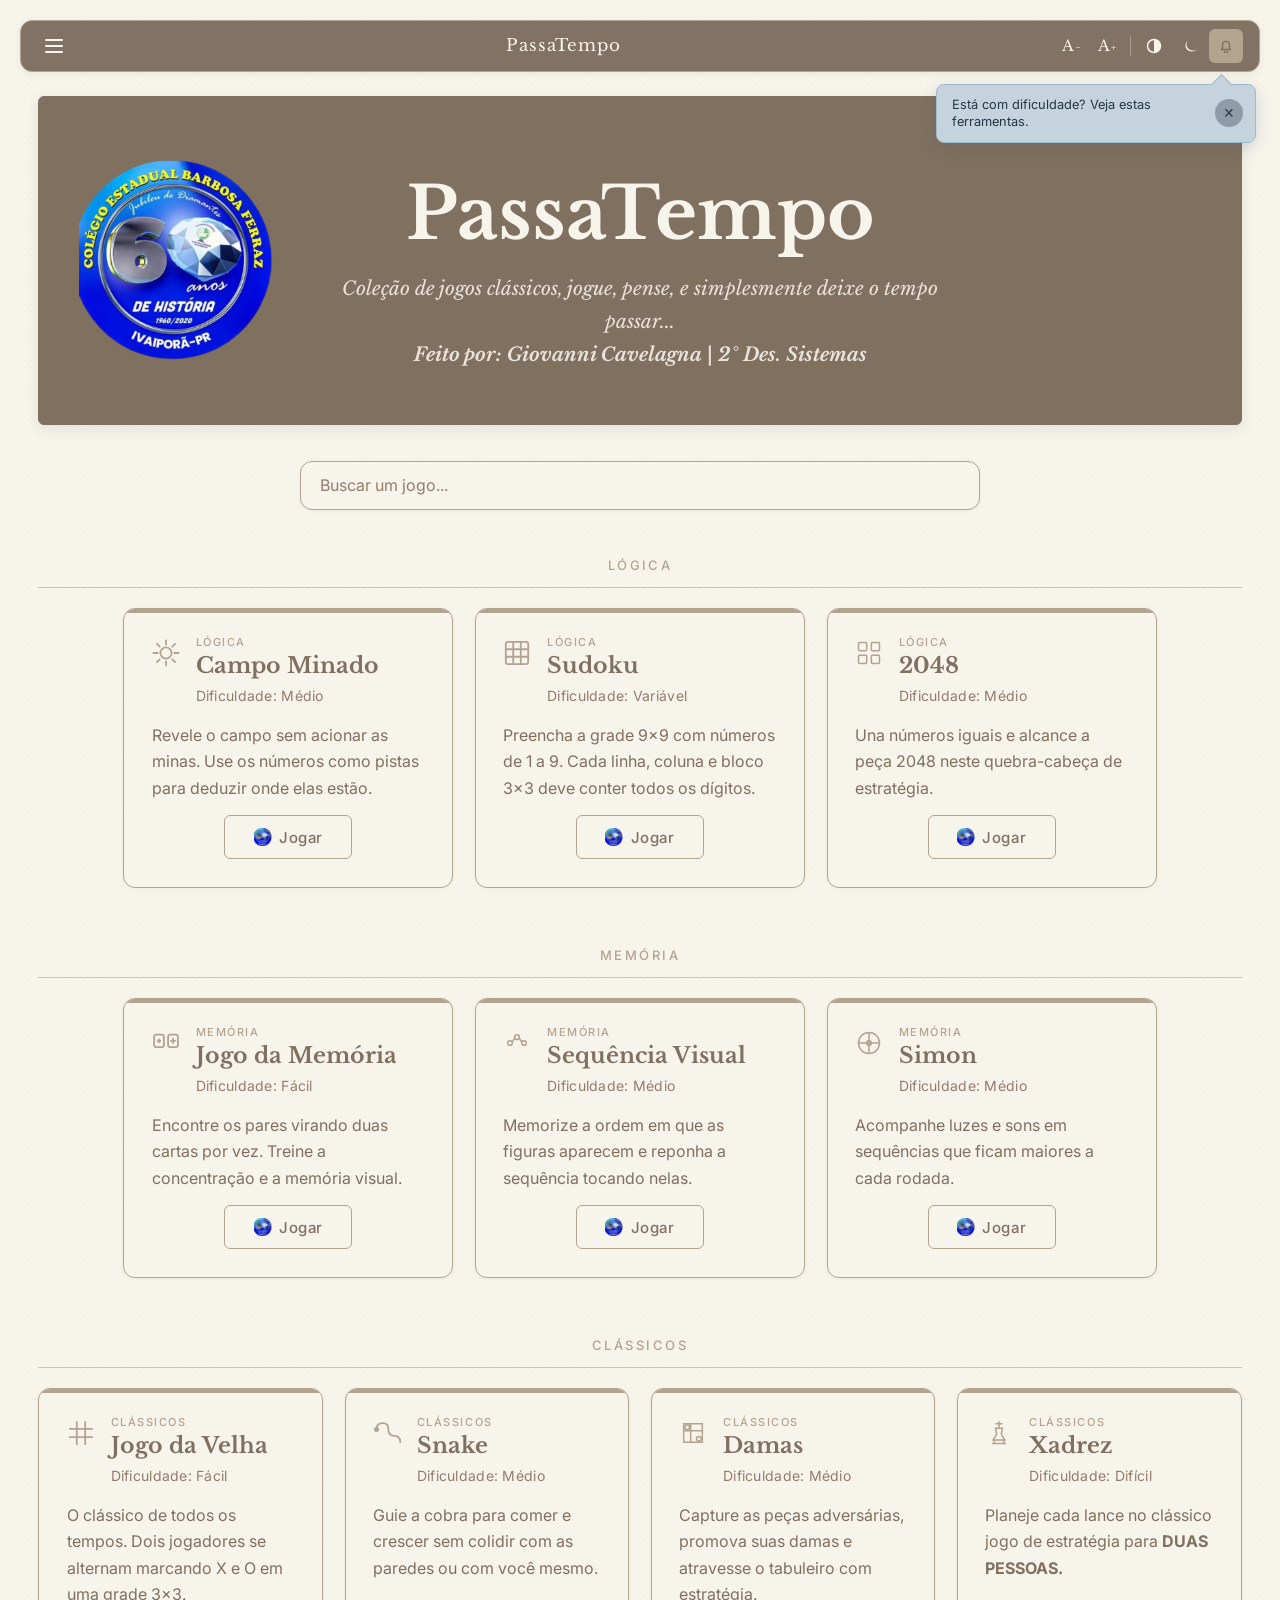
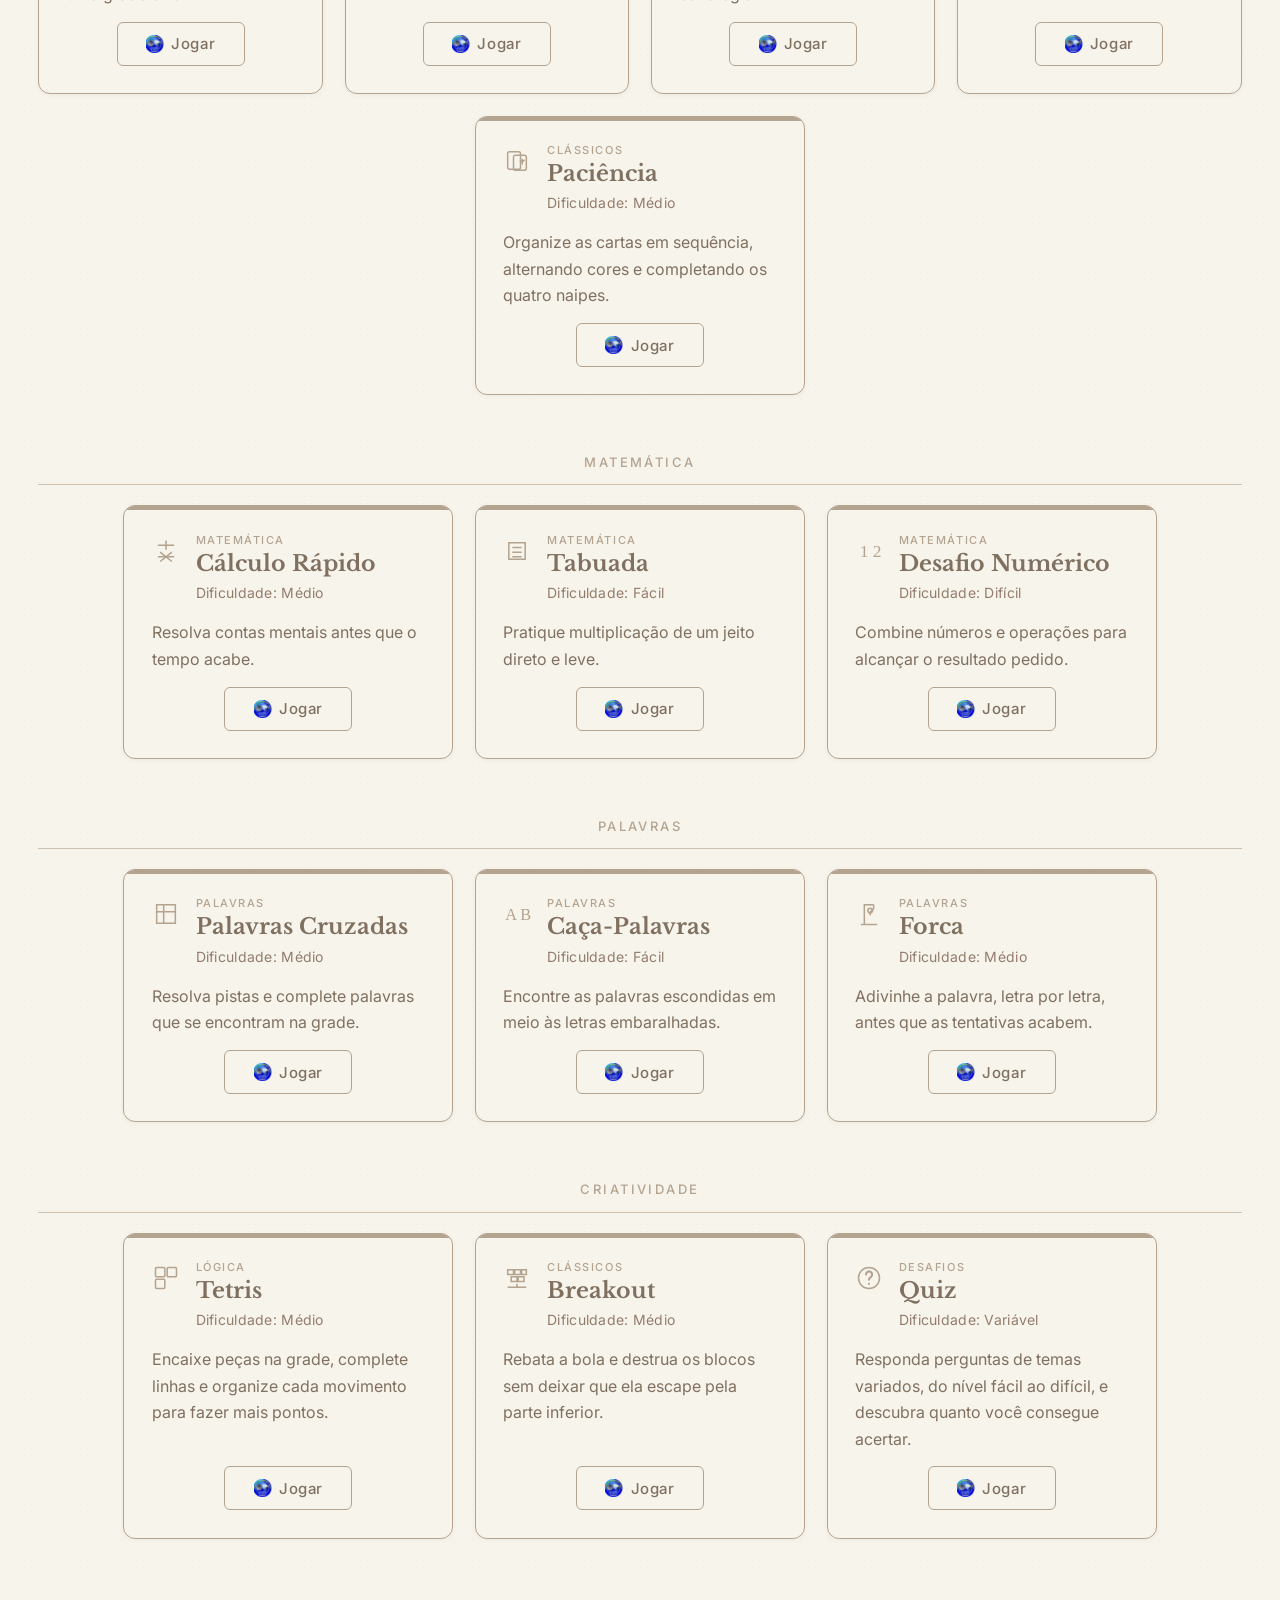
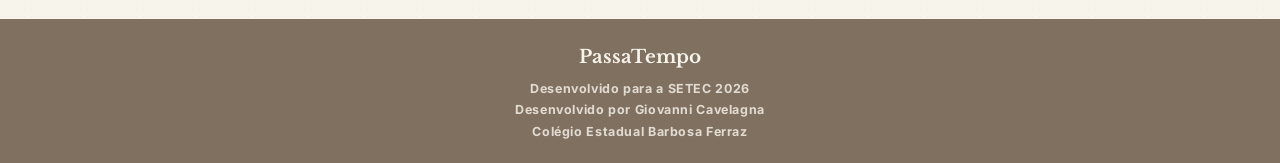
==== src/main/index.html @ 214ad512 "feat: jogo breakout e correções dos temas e bugs dos jogos" ====
<!DOCTYPE html>
<html lang="pt-BR" data-theme="" data-font="medium">
<head>
  <meta charset="UTF-8">
  <meta name="viewport" content="width=device-width, initial-scale=1.0">
  <meta name="description" content="PassaTempo — uma coleção de jogos clássicos para relaxar, pensar e simplesmente passar o tempo.">
  <meta name="theme-color" content="#FAF8EF">
  <link rel="icon" href="img/fav-icon/PassaTempoIcon.jpg" type="image/png">
  <title>PassaTempo</title>

  <link rel="preconnect" href="https://fonts.googleapis.com">
  <link rel="preconnect" href="https://fonts.gstatic.com" crossorigin>
  <link href="https://fonts.googleapis.com/css2?family=Libre+Baskerville:ital,wght@0,400;0,700;1,400&family=Inter:wght@300;400;500&display=swap" rel="stylesheet">

  <link rel="stylesheet" href="style.css">
</head>
<body>

  <!-- Acessibilidade: pular para o conteúdo -->
  <a class="skip-link" href="#main-content">Ir para o conteúdo principal</a>

  <!-- ─── Barra de navegação flutuante ───────────────────── -->
  <nav class="topbar" role="navigation" aria-label="Navegação principal e acessibilidade">
    <div class="topbar-inner">

      <!-- Esquerda: hambúrguer + menu de categorias -->
      <div class="topbar-left">
        <button
          class="menu-toggle"
          id="menu-toggle"
          aria-haspopup="true"
          aria-expanded="false"
          aria-controls="category-menu"
          aria-label="Abrir menu de categorias"
        >
          <span class="hamburger-line" aria-hidden="true"></span>
          <span class="hamburger-line" aria-hidden="true"></span>
          <span class="hamburger-line" aria-hidden="true"></span>
        </button>

      </div>

      <!-- Centro: nome discreto do site -->
      <a class="topbar-brand" href="#" aria-label="PassaTempo — início">PassaTempo</a>

      <!-- Direita: controles de acessibilidade -->
      <div class="topbar-right" role="group" aria-label="Configurações de acessibilidade">

        <button class="a11y-btn" id="btn-font-down" aria-label="Diminuir tamanho da fonte" title="Diminuir fonte">
          <span class="a11y-font-label" aria-hidden="true">
            <span class="fl-big">A</span><span class="fl-sign">−</span>
          </span>
        </button>

        <button class="a11y-btn" id="btn-font-up" aria-label="Aumentar tamanho da fonte" title="Aumentar fonte">
          <span class="a11y-font-label" aria-hidden="true">
            <span class="fl-big">A</span><span class="fl-sign">+</span>
          </span>
        </button>

        <div class="topbar-divider" aria-hidden="true"></div>

        <button class="a11y-btn" id="btn-contrast" aria-label="Alternar alto contraste" aria-pressed="false" title="Alto contraste">
          <!-- Meio círculo preenchido = símbolo de contraste -->
          <svg width="16" height="16" viewBox="0 0 16 16" aria-hidden="true" fill="none">
            <circle cx="8" cy="8" r="6.5" stroke="currentColor" stroke-width="1.5"/>
            <path d="M8 1.5 A6.5 6.5 0 0 1 8 14.5 Z" fill="currentColor"/>
          </svg>
        </button>

        <button class="a11y-btn" id="btn-dark" aria-label="Alternar modo noturno" aria-pressed="false" title="Modo noturno">
          <!-- Lua crescente -->
          <svg width="15" height="15" viewBox="0 0 15 15" aria-hidden="true" fill="currentColor">
            <path d="M13.5 10.2A6.2 6.2 0 0 1 4.8 1.5a6.2 6.2 0 1 0 8.7 8.7Z"/>
          </svg>
        </button>

        <button class="a11y-btn notification-toggle" id="btn-notifications" aria-label="Desativar avisos de acessibilidade" aria-pressed="true" title="Avisos de acessibilidade">
          <svg class="notification-bell" width="16" height="16" viewBox="0 0 16 16" aria-hidden="true" fill="none">
            <path d="M3.5 11.5h9l-1.1-1.6V6.8a3.4 3.4 0 0 0-6.8 0v3.1L3.5 11.5Z" stroke="currentColor" stroke-width="1.35" stroke-linejoin="round"/>
            <path d="M6.4 13.2a1.7 1.7 0 0 0 3.2 0" stroke="currentColor" stroke-width="1.35" stroke-linecap="round"/>
          </svg>
        </button>

      </div>
    </div>
  </nav>
  <!-- ─── /Barra de navegação ─────────────────────────────── -->

  <aside class="a11y-tip" id="a11y-tip" role="status" aria-live="polite" hidden>
    <p>Está com dificuldade? Veja estas ferramentas.</p>
    <button class="a11y-tip-close" id="a11y-tip-close" type="button" aria-label="Fechar aviso">×</button>
  </aside>

  <!-- Drawer de categorias: permanece no DOM para a animação de abertura -->
  <div class="drawer-backdrop" id="drawer-backdrop" aria-hidden="true"></div>
  <aside class="category-drawer" id="category-menu" aria-labelledby="drawer-title" aria-hidden="true">
    <div class="drawer-header">
      <p class="drawer-eyebrow">Catálogo</p>
      <h2 id="drawer-title">PassaTempo</h2>
      <button class="drawer-close" id="drawer-close" type="button" aria-label="Fechar menu de categorias">×</button>
    </div>
    <nav class="drawer-nav" aria-label="Categorias e jogos">
      <div class="drawer-group">
        <button class="drawer-category" type="button" aria-expanded="false">Lógica</button>
        <ul class="drawer-games"><li><a href="#categoria-logica">Sudoku</a></li><li><a href="#categoria-logica" data-game="two048">2048</a></li></ul>
      </div>
      <div class="drawer-group">
        <button class="drawer-category" type="button" aria-expanded="false">Memória</button>
        <ul class="drawer-games"><li><a href="#categoria-memoria" data-game="memory">Jogo da Memória</a></li><li><a href="#categoria-memoria" data-game="visualseq">Sequência Visual</a></li><li><a href="#categoria-memoria" data-game="simon">Simon</a></li></ul>
      </div>
      <div class="drawer-group">
        <button class="drawer-category" type="button" aria-expanded="false">Clássicos</button>
        <ul class="drawer-games"><li><a href="#categoria-classicos" data-game="snake">Snake</a></li><li><a href="#categoria-logica" data-game="minesweeper">Campo Minado</a></li><li><a href="#categoria-classicos" data-game="tictactoe">Jogo da Velha</a></li><li><a href="#categoria-classicos" data-game="checkers">Damas</a></li><li><a href="#categoria-classicos" data-game="chess">Xadrez</a></li><li><a href="#categoria-classicos">Paciência</a></li></ul>
      </div>
      <div class="drawer-group">
        <button class="drawer-category" type="button" aria-expanded="false">Matemática</button>
        <ul class="drawer-games"><li><a href="#categoria-matematica" data-game="quickcalc">Cálculo Rápido</a></li><li><a href="#categoria-matematica" data-game="timestable">Tabuada</a></li><li><a href="#categoria-matematica" data-game="numberchallenge">Desafio Numérico</a></li></ul>
      </div>
      <div class="drawer-group">
        <button class="drawer-category" type="button" aria-expanded="false">Palavras</button>
        <ul class="drawer-games"><li><a href="#categoria-palavras" data-game="crossword">Palavras Cruzadas</a></li><li><a href="#categoria-palavras" data-game="wordsearch">Caça-Palavras</a></li><li><a href="#categoria-palavras" data-game="hangman">Forca</a></li></ul>
      </div>
      <div class="drawer-group">
        <button class="drawer-category" type="button" aria-expanded="false">Criatividade</button>
        <ul class="drawer-games"><li><a href="#categoria-criatividade" data-game="blockpuzzle">Tetris</a></li><li><a href="#categoria-criatividade" data-game="breakout">Breakout</a></li><li><a href="#categoria-criatividade" data-game="quiz">Quiz</a></li></ul>
      </div>
    </nav>
  </aside>

  <!-- ─── Conteúdo principal ─────────────────────────────── -->
  <main id="main-content">

    <!-- ════ VIEW: HOME ════ -->
    <div id="view-home" class="view">

      <header class="site-header">
        <img class="site-title-mark" src="img/outros/logo.png" alt="Logo do Colégio Estadual Barbosa Ferraz">
        <h1 class="site-title">PassaTempo</h1>
        <p class="site-subtitle">
          Coleção de jogos clássicos, jogue, pense, e simplesmente deixe o tempo passar...
        </p>
        <p class="site-subtitle">
          <b>Feito por: Giovanni Cavelagna | 2° Des. Sistemas</b>
        </p>
      </header>

      <!-- Busca em tempo real -->
      <div class="search-wrapper" role="search">
        <label for="game-search" class="sr-only">Buscar jogo</label>
        <input
          type="search"
          id="game-search"
          class="search-input"
          placeholder="Buscar um jogo..."
          autocomplete="off"
          spellcheck="false"
          aria-label="Buscar jogo no catálogo"
        >
      </div>

      <!-- Mensagem quando busca não encontra nada -->
      <p class="search-empty" id="search-empty" hidden aria-live="polite" role="status"></p>

      <!-- Catálogo de jogos por categoria -->
      <div class="catalog" id="catalog">

        <!-- ── LÓGICA ── -->
        <section class="cat-section" id="categoria-logica" aria-labelledby="lbl-logica">
          <h2 class="cat-heading" id="lbl-logica">Lógica</h2>
          <div class="cards-grid">

            <article class="game-card" data-game="minesweeper" data-tags="campo minado minas logica deducao">
              <div class="card-top">
                <svg class="card-icon" width="20" height="20" viewBox="0 0 20 20" aria-hidden="true"
                     fill="none" stroke="currentColor" stroke-width="1.3" stroke-linecap="round">
                  <circle cx="10" cy="10" r="4"/>
                  <line x1="10" y1="1"  x2="10" y2="4"/>
                  <line x1="10" y1="16" x2="10" y2="19"/>
                  <line x1="1"  y1="10" x2="4"  y2="10"/>
                  <line x1="16" y1="10" x2="19" y2="10"/>
                  <line x1="3.5" y1="3.5"   x2="5.5" y2="5.5"/>
                  <line x1="14.5" y1="14.5" x2="16.5" y2="16.5"/>
                  <line x1="16.5" y1="3.5"  x2="14.5" y2="5.5"/>
                  <line x1="5.5"  y1="14.5" x2="3.5"  y2="16.5"/>
                </svg>
                <div class="card-info"><span class="card-category">Lógica</span><h3 class="card-title">Campo Minado</h3><span class="card-meta">Dificuldade: Médio</span></div>
              </div>
              <p class="card-desc">Revele o campo sem acionar as minas. Use os números como pistas para deduzir onde elas estão.</p>
              <button class="card-btn" data-game="minesweeper" aria-label="Jogar Campo Minado">Jogar</button>
            </article>

            <article class="game-card" data-game="sudoku" data-tags="sudoku numeros logica matematica grade">
              <div class="card-top">
                <svg class="card-icon" width="20" height="20" viewBox="0 0 20 20" aria-hidden="true"
                     fill="none" stroke="currentColor" stroke-width="1.3">
                  <rect x="2" y="2" width="16" height="16" rx="1.5"/>
                  <line x1="7.3"  y1="2"  x2="7.3"  y2="18"/>
                  <line x1="12.7" y1="2"  x2="12.7" y2="18"/>
                  <line x1="2"  y1="7.3"  x2="18" y2="7.3"/>
                  <line x1="2"  y1="12.7" x2="18" y2="12.7"/>
                </svg>
                <div class="card-info"><span class="card-category">Lógica</span><h3 class="card-title">Sudoku</h3><span class="card-meta">Dificuldade: Variável</span></div>
              </div>
              <p class="card-desc">Preencha a grade 9×9 com números de 1 a 9. Cada linha, coluna e bloco 3×3 deve conter todos os dígitos.</p>
              <button class="card-btn" data-game="sudoku" aria-label="Jogar Sudoku">Jogar</button>
            </article>

            <article class="game-card" data-game="two048" data-tags="2048 logica numeros blocos">
              <div class="card-top"><svg class="card-icon" viewBox="0 0 24 24" aria-hidden="true" fill="none" stroke="currentColor" stroke-width="1.3"><rect x="3" y="3" width="7" height="7" rx="1"/><rect x="14" y="3" width="7" height="7" rx="1"/><rect x="3" y="14" width="7" height="7" rx="1"/><rect x="14" y="14" width="7" height="7" rx="1"/></svg><div class="card-info"><span class="card-category">Lógica</span><h3 class="card-title">2048</h3><span class="card-meta">Dificuldade: Médio</span></div></div>
              <p class="card-desc">Una números iguais e alcance a peça 2048 neste quebra-cabeça de estratégia.</p><button class="card-btn" data-game="two048" aria-label="Jogar 2048">Jogar</button>
            </article>
          </div>
        </section>

        <!-- ── MEMÓRIA ── -->
        <section class="cat-section" id="categoria-memoria" aria-labelledby="lbl-memoria">
          <h2 class="cat-heading" id="lbl-memoria">Memória</h2>
          <div class="cards-grid">

            <article class="game-card" data-game="memory" data-tags="memoria jogo da memoria pares cartas concentracao">
              <div class="card-top">
                <svg class="card-icon" width="20" height="20" viewBox="0 0 20 20" aria-hidden="true"
                     fill="none" stroke="currentColor" stroke-width="1.3">
                  <rect x="1.5" y="4"   width="7" height="9" rx="1.5"/>
                  <rect x="11.5" y="4"  width="7" height="9" rx="1.5"/>
                  <line x1="5"  y1="7"  x2="5"  y2="10"/>
                  <line x1="3.5" y1="8.5" x2="6.5" y2="8.5"/>
                  <line x1="13" y1="8.5" x2="17" y2="8.5"/>
                  <line x1="15" y1="6.5" x2="15" y2="10.5"/>
                </svg>
                <div class="card-info"><span class="card-category">Memória</span><h3 class="card-title">Jogo da Memória</h3><span class="card-meta">Dificuldade: Fácil</span></div>
              </div>
              <p class="card-desc">Encontre os pares virando duas cartas por vez. Treine a concentração e a memória visual.</p>
              <button class="card-btn" data-game="memory" aria-label="Jogar Jogo da Memória">Jogar</button>
            </article>
            <article class="game-card" data-game="visualseq" data-tags="sequencia visual memoria ordem figuras imagens padrao">
              <div class="card-top"><svg class="card-icon" viewBox="0 0 24 24" aria-hidden="true" fill="none" stroke="currentColor" stroke-width="1.3"><circle cx="6" cy="12" r="2"/><circle cx="12" cy="7" r="2"/><circle cx="18" cy="12" r="2"/><path d="M8 11 10 8M14 8l2 3"/></svg><div class="card-info"><span class="card-category">Memória</span><h3 class="card-title">Sequência Visual</h3><span class="card-meta">Dificuldade: Médio</span></div></div>
              <p class="card-desc">Memorize a ordem em que as figuras aparecem e reponha a sequência tocando nelas.</p><button class="card-btn" data-game="visualseq" aria-label="Jogar Sequência Visual">Jogar</button>
            </article>
            <article class="game-card" data-game="simon" data-tags="simon memoria sequencia sons cores luz">
              <div class="card-top"><svg class="card-icon" viewBox="0 0 24 24" aria-hidden="true" fill="none" stroke="currentColor" stroke-width="1.3"><circle cx="12" cy="12" r="9"/><path d="M12 3v18M3 12h18"/><circle cx="12" cy="12" r="2"/></svg><div class="card-info"><span class="card-category">Memória</span><h3 class="card-title">Simon</h3><span class="card-meta">Dificuldade: Médio</span></div></div>
              <p class="card-desc">Acompanhe luzes e sons em sequências que ficam maiores a cada rodada.</p><button class="card-btn" data-game="simon" aria-label="Jogar Simon">Jogar</button>
            </article>

          </div>
        </section>

        <!-- ── CLÁSSICOS ── -->
        <section class="cat-section" id="categoria-classicos" aria-labelledby="lbl-classicos">
          <h2 class="cat-heading" id="lbl-classicos">Clássicos</h2>
          <div class="cards-grid">

            <article class="game-card" data-game="tictactoe" data-tags="jogo da velha tic tac toe xo classico dois jogadores">
              <div class="card-top">
                <svg class="card-icon" width="20" height="20" viewBox="0 0 20 20" aria-hidden="true"
                     fill="none" stroke="currentColor" stroke-width="1.3" stroke-linecap="round">
                  <line x1="7"  y1="2"  x2="7"  y2="18"/>
                  <line x1="13" y1="2"  x2="13" y2="18"/>
                  <line x1="2"  y1="7"  x2="18" y2="7"/>
                  <line x1="2"  y1="13" x2="18" y2="13"/>
                </svg>
                <div class="card-info"><span class="card-category">Clássicos</span><h3 class="card-title">Jogo da Velha</h3><span class="card-meta">Dificuldade: Fácil</span></div>
              </div>
              <p class="card-desc">O clássico de todos os tempos. Dois jogadores se alternam marcando X e O em uma grade 3×3.</p>
              <button class="card-btn" data-game="tictactoe" aria-label="Jogar Jogo da Velha">Jogar</button>
            </article>

            <article class="game-card" data-game="snake" data-tags="snake cobra arcade classico pontuacao velocidade">
              <div class="card-top">
                <svg class="card-icon" width="20" height="20" viewBox="0 0 20 20" aria-hidden="true"
                     fill="none" stroke="currentColor" stroke-width="1.3" stroke-linecap="round">
                  <path d="M2.5 7.5 Q2.5 3 7 3 Q11 3 11 7.5 Q11 12 15 12 Q19.5 12 19.5 16.5"/>
                  <circle cx="2.5" cy="7.5" r="1.8" fill="currentColor" stroke="none"/>
                </svg>
                <div class="card-info"><span class="card-category">Clássicos</span><h3 class="card-title">Snake</h3><span class="card-meta">Dificuldade: Médio</span></div>
              </div>
              <p class="card-desc">Guie a cobra para comer e crescer sem colidir com as paredes ou com você mesmo.</p>
              <button class="card-btn" data-game="snake" aria-label="Jogar Snake">Jogar</button>
            </article>
            <article class="game-card" data-game="checkers" data-tags="damas classicos estrategia tabuleiro pecas">
              <div class="card-top"><svg class="card-icon" viewBox="0 0 24 24" aria-hidden="true" fill="none" stroke="currentColor" stroke-width="1.3"><path d="M4 4h16v16H4zM4 10h16M10 4v16"/><circle cx="7" cy="7" r="2"/><circle cx="17" cy="17" r="2"/></svg><div class="card-info"><span class="card-category">Clássicos</span><h3 class="card-title">Damas</h3><span class="card-meta">Dificuldade: Médio</span></div></div><p class="card-desc">Capture as peças adversárias, promova suas damas e atravesse o tabuleiro com estratégia.</p><button class="card-btn" data-game="checkers" aria-label="Jogar Damas">Jogar</button>
            </article>
            <article class="game-card" data-game="chess" data-tags="xadrez classicos estrategia rei tabuleiro">
              <div class="card-top"><svg class="card-icon" viewBox="0 0 24 24" aria-hidden="true" fill="none" stroke="currentColor" stroke-width="1.3"><path d="M9 4h6M12 2v5M9 8h6l-1 5 3 5H7l3-5zM6 21h12M8 18h8v3H8z"/></svg><div class="card-info"><span class="card-category">Clássicos</span><h3 class="card-title">Xadrez</h3><span class="card-meta">Dificuldade: Difícil</span></div></div><p class="card-desc">Planeje cada lance no clássico jogo de estratégia para <b>DUAS PESSOAS.</b></p><button class="card-btn" data-game="chess" aria-label="Jogar Xadrez">Jogar</button>
            </article>
            <article class="game-card" data-game="solitaire" data-tags="paciencia classicos cartas solitario">
              <div class="card-top"><svg class="card-icon" viewBox="0 0 24 24" aria-hidden="true" fill="none" stroke="currentColor" stroke-width="1.3"><rect x="4" y="4" width="11" height="15" rx="1.5"/><rect x="9" y="7" width="11" height="13" rx="1.5"/><path d="m14.5 11 2 2 2-2M16.5 10v5"/></svg><div class="card-info"><span class="card-category">Clássicos</span><h3 class="card-title">Paciência</h3><span class="card-meta">Dificuldade: Médio</span></div></div><p class="card-desc">Organize as cartas em sequência, alternando cores e completando os quatro naipes.</p>
              <button class="card-btn" data-game="solitaire" aria-label="Jogar Paciência">Jogar</button>
            </article>

          </div>
        </section>

        <section class="cat-section" id="categoria-matematica" aria-labelledby="lbl-matematica">
          <h2 class="cat-heading" id="lbl-matematica">Matemática</h2><div class="cards-grid">
            <article class="game-card" data-game="quickcalc" data-tags="calculo rapido matematica contas"><div class="card-top"><svg class="card-icon" viewBox="0 0 24 24" aria-hidden="true" fill="none" stroke="currentColor" stroke-width="1.3"><path d="M5 7h14M12 3v8M5 17h14M7 13l10 8M17 13 7 21"/></svg><div class="card-info"><span class="card-category">Matemática</span><h3 class="card-title">Cálculo Rápido</h3><span class="card-meta">Dificuldade: Médio</span></div></div><p class="card-desc">Resolva contas mentais antes que o tempo acabe.</p><button class="card-btn" data-game="quickcalc" aria-label="Jogar Cálculo Rápido">Jogar</button></article>
            <article class="game-card" data-game="timestable" data-tags="tabuada matematica multiplicacao"><div class="card-top"><svg class="card-icon" viewBox="0 0 24 24" aria-hidden="true" fill="none" stroke="currentColor" stroke-width="1.3"><path d="M5 5h14v14H5zM8 9h8M8 13h8M8 17h8"/></svg><div class="card-info"><span class="card-category">Matemática</span><h3 class="card-title">Tabuada</h3><span class="card-meta">Dificuldade: Fácil</span></div></div><p class="card-desc">Pratique multiplicação de um jeito direto e leve.</p><button class="card-btn" data-game="timestable" aria-label="Jogar Tabuada">Jogar</button></article>
            <article class="game-card" data-game="numberchallenge" data-tags="desafio numerico matematica numeros"><div class="card-top"><svg class="card-icon" viewBox="0 0 24 24" aria-hidden="true" fill="none" stroke="currentColor" stroke-width="1.3"><text x="4" y="17" fill="currentColor" stroke="none" font-size="15" font-family="serif">1 2</text></svg><div class="card-info"><span class="card-category">Matemática</span><h3 class="card-title">Desafio Numérico</h3><span class="card-meta">Dificuldade: Difícil</span></div></div><p class="card-desc">Combine números e operações para alcançar o resultado pedido.</p><button class="card-btn" data-game="numberchallenge" aria-label="Jogar Desafio Numérico">Jogar</button></article>
          </div>
        </section>
        <section class="cat-section" id="categoria-palavras" aria-labelledby="lbl-palavras">
          <h2 class="cat-heading" id="lbl-palavras">Palavras</h2><div class="cards-grid">
            <article class="game-card" data-game="crossword" data-tags="palavras cruzadas letras vocabulario"><div class="card-top"><svg class="card-icon" viewBox="0 0 24 24" aria-hidden="true" fill="none" stroke="currentColor" stroke-width="1.3"><path d="M4 4h16v16H4zM4 10h16M10 4v16"/><path d="M7 7h.01M13 13h.01M17 17h.01" stroke-width="2"/></svg><div class="card-info"><span class="card-category">Palavras</span><h3 class="card-title">Palavras Cruzadas</h3><span class="card-meta">Dificuldade: Médio</span></div></div><p class="card-desc">Resolva pistas e complete palavras que se encontram na grade.</p><button class="card-btn" data-game="crossword" aria-label="Jogar Palavras Cruzadas">Jogar</button></article>
            <article class="game-card" data-game="wordsearch" data-tags="caca palavras letras vocabulario"><div class="card-top"><svg class="card-icon" viewBox="0 0 24 24" aria-hidden="true" fill="none" stroke="currentColor" stroke-width="1.3"><text x="2" y="17" fill="currentColor" stroke="none" font-size="14" font-family="serif">A B C</text></svg><div class="card-info"><span class="card-category">Palavras</span><h3 class="card-title">Caça-Palavras</h3><span class="card-meta">Dificuldade: Fácil</span></div></div><p class="card-desc">Encontre as palavras escondidas em meio às letras embaralhadas.</p><button class="card-btn" data-game="wordsearch" aria-label="Jogar Caça-Palavras">Jogar</button></article>
            <article class="game-card" data-game="hangman" data-tags="forca palavras letras vocabulario"><div class="card-top"><svg class="card-icon" viewBox="0 0 24 24" aria-hidden="true" fill="none" stroke="currentColor" stroke-width="1.3"><path d="M5 21h14M8 21V4h8M16 4v3M16 7c0 2-3 2-3 4v2"/><circle cx="13" cy="9" r="2"/></svg><div class="card-info"><span class="card-category">Palavras</span><h3 class="card-title">Forca</h3><span class="card-meta">Dificuldade: Médio</span></div></div><p class="card-desc">Adivinhe a palavra, letra por letra, antes que as tentativas acabem.</p><button class="card-btn" data-game="hangman" aria-label="Jogar Forca">Jogar</button></article>
          </div>
        </section>

        <!-- ── EM PLANEJAMENTO ── -->
        <section class="cat-section" id="categoria-criatividade" aria-labelledby="lbl-criatividade">
          <h2 class="cat-heading" id="lbl-criatividade">Criatividade</h2>
          <div class="cards-grid">
            <article class="game-card" data-game="blockpuzzle" data-tags="tetris block puzzle blocos logica estrategia encaixe">
              <div class="card-top"><svg class="card-icon" viewBox="0 0 24 24" aria-hidden="true" fill="none" stroke="currentColor" stroke-width="1.3"><rect x="3" y="3" width="8" height="8" rx="1"/><rect x="13" y="3" width="8" height="8" rx="1"/><rect x="3" y="13" width="8" height="8" rx="1"/></svg><div class="card-info"><span class="card-category">Lógica</span><h3 class="card-title">Tetris</h3><span class="card-meta">Dificuldade: Médio</span></div></div>
              <p class="card-desc">Encaixe peças na grade, complete linhas e organize cada movimento para fazer mais pontos.</p><button class="card-btn" data-game="blockpuzzle" aria-label="Jogar Tetris">Jogar</button>
            </article>
            <article class="game-card" data-game="breakout" data-tags="breakout arcade classico reflexo blocos">
              <div class="card-top"><svg class="card-icon" viewBox="0 0 24 24" aria-hidden="true" fill="none" stroke="currentColor" stroke-width="1.3"><path d="M4 5h5v4H4zM10 5h5v4h-5zM16 5h4v4h-4zM7 11h5v4H7zM13 11h5v4h-5z"/><path d="M4 20h16M12 17v3"/></svg><div class="card-info"><span class="card-category">Clássicos</span><h3 class="card-title">Breakout</h3><span class="card-meta">Dificuldade: Médio</span></div></div>
              <p class="card-desc">Rebata a bola e destrua os blocos sem deixar que ela escape pela parte inferior.</p><button class="card-btn" data-game="breakout" aria-label="Jogar Breakout">Jogar</button>
            </article>
            <article class="game-card" data-game="quiz" data-tags="quiz perguntas conhecimentos infantil desafioOficina">
              <div class="card-top"><svg class="card-icon" viewBox="0 0 24 24" aria-hidden="true" fill="none" stroke="currentColor" stroke-width="1.3"><circle cx="12" cy="12" r="9"/><path d="M9.5 9a2.6 2.6 0 1 1 4.2 2c-1.1.8-1.7 1.2-1.7 2.5M12 17h.01" stroke-linecap="round" stroke-width="1.8"/></svg><div class="card-info"><span class="card-category">Desafios</span><h3 class="card-title">Quiz</h3><span class="card-meta">Dificuldade: Variável</span></div></div>
              <p class="card-desc">Responda perguntas de temas variados, do nível fácil ao difícil, e descubra quanto você consegue acertar.</p><button class="card-btn" data-game="quiz" aria-label="Jogar Quiz">Jogar</button>
            </article>
          </div>
        </section>

      </div>
      <!-- /catalog -->

    </div>
    <!-- ════ /VIEW: HOME ════ -->

    <!-- ════ VIEW: GAME ════ -->
    <div id="view-game" class="view" hidden>
      <div class="game-view-top">
        <button class="back-btn" id="back-btn" aria-label="Clique aqui para voltar para o início" title="Clique aqui para voltar para o início">
          <svg width="14" height="14" viewBox="0 0 14 14" aria-hidden="true"
               fill="none" stroke="currentColor" stroke-width="1.5" stroke-linecap="round">
            <polyline points="9,2 4,7 9,12"/>
          </svg>
          Clique aqui para voltar para o início
        </button>
        <h2 class="game-running-title" id="game-running-title"></h2>
        <button class="game-instructions-btn" id="game-instructions-btn" type="button">Ver instruções do jogo</button>
      </div>
      <p class="game-dept-banner">Desenvolvimento de Sistemas</p>
      <div id="game-area" tabindex="-1" aria-label="Área do jogo em execução"></div>
    </div>
    <!-- ════ /VIEW: GAME ════ -->

  </main>

  <dialog class="game-rules-dialog" id="game-rules-dialog" aria-labelledby="game-rules-title" aria-describedby="game-rules-summary">
    <div class="game-rules-card">
      <p class="game-rules-eyebrow">Como jogar</p>
      <h2 id="game-rules-title"></h2>
      <p id="game-rules-summary" class="game-rules-summary"></p>
      <ol id="game-rules-list" class="game-rules-list"></ol>
      <div class="game-rules-note">
        <strong>A partida continuará normalmente</strong>
        <span>Fechar estas instruções não reinicia o jogo.</span>
      </div>
      <button class="game-action-btn game-rules-close" id="game-rules-close" type="button">Entendi, jogar</button>
    </div>
  </dialog>
  <!-- ─── /Conteúdo principal ─────────────────────────────── -->

  <!-- ─── Rodapé ─────────────────────────────────────────── -->
  <footer class="site-footer" role="contentinfo">
    <p class="footer-brand">PassaTempo</p>
    <p><strong>Desenvolvido para a SETEC 2026</strong></p>
    <p><strong>Desenvolvido por Giovanni Cavelagna</strong></p>
    <p><strong>Colégio Estadual Barbosa Ferraz</strong></p>
  </footer>

  <!-- Módulos dos jogos (carregados antes do orquestrador) -->
  <script src="games/calculoRapido.js"></script>
  <script src="games/tabuada.js"></script>
  <script src="games/desafioNumerico.js"></script>
  <script src="games/palavrasCruzadas.js"></script>
  <script src="games/cacaPalavras.js"></script>
  <script src="games/forca.js"></script>
  <script src="games/jogoDaVelha.js"></script>
  <script src="games/jogoDaMemoria.js"></script>
  <script src="games/campoMinado.js"></script>
  <script src="games/cobra.js"></script>
  <script src="games/sudoku.js"></script>
  <script src="games/2048.js"></script>
  <script src="games/blockPuzzle.js?v=2"></script>
  <script src="games/breakout.js"></script>
  <script src="games/paciencia.js"></script>
  <script src="games/xadrez.js"></script>
  <script src="games/damas.js?v=3"></script>
  <script src="games/quiz.js"></script>
  <script src="games/simon.js"></script>
  <script src="games/sequenciaVisual.js"></script>

  <!-- Orquestrador principal -->
  <script src="script.js"></script>

</body>
</html>
---- src/main/style.css ----
/* ============================================================
   PassaTempo — style.css
   Paleta: papel, madeira clara, outono
   Seções: Reset → Tokens → Temas → Base → Topbar → Layout
           → Header → Busca → Catálogo → Cards → Game View
           → Jogos (TTT, Memória, Campo Minado, Snake, Sudoku)
           → Footer → Acessibilidade → Responsivo
   ============================================================ */

/* ── Reset ──────────────────────────────────────────────── */
*, *::before, *::after {
  box-sizing: border-box;
  margin: 0;
  padding: 0;
}

/* ── Tokens / CSS Variables ──────────────────────────────── */
:root {
  /* Paleta oficial */
  --bg:            #f7f4ec;
  --bg-card:       #f7f4ec;
  --bg-topbar:     rgba(128, 112, 96, 0.98);
  --brown-light:   #b4a38f;
  --brown-pastel:  #b4a38f;
  --text:          #807060;
  --text-strong:   #807060;
  --text-muted:    #947c6c;
  --accent:        #947c6c;
  --surface-brown: #807060;
  --on-brown:      #f7f4ec;
  --drawer-bg:     #947c6c;
  --drawer-text:   #f7f4ec;
  --tip-bg:        #c5d3dd;
  --tip-text:      #243746;
  --tip-border:    #9fb8c9;
  --board-light:   #d8c4a8;
  --board-dark:    #8c6b52;
  --board-selected:#f2d49b;
  --board-capture: #c6534f;
  --piece-light:   #fffaf0;
  --piece-dark:    #30251f;
  --ms-cell-line:  rgba(93, 75, 60, 0.35);
  --border:        #b4a38f;
  --divider:       rgba(180, 163, 143, 0.62);
  --shadow-sm:     0 1px 4px rgba(70, 60, 50, 0.06);
  --shadow:        0 2px 6px rgba(70, 60, 50, 0.08);
  --shadow-md:     0 4px 14px rgba(70, 60, 50, 0.10);
  --radius:        12px;
  --radius-sm:     6px;
  --transition:    180ms ease;

  /* Tipografia */
  --font-serif:  'Libre Baskerville', Georgia, serif;
  --font-sans:   'Inter', system-ui, -apple-system, sans-serif;

  /* Layout */
  --topbar-h:    52px;
  --topbar-gap:  20px;
  --content-max: 1400px;
  --content-pad: clamp(1.25rem, 3vw, 3rem);

  /* Tetris — cores próprias para garantir contraste em todos os temas */
  --tetris-block:   #8A6A50;
  --tetris-block-2: #A98A6C;
  --tetris-grid:    rgba(128, 112, 96, 0.22);
  --tetris-ghost:   rgba(148, 124, 108, 0.42);

  /* Sete tons das peças do Tetris (I, O, T, S, Z, J, L) */
  --tone-1: #C4A882;
  --tone-2: #A98A6C;
  --tone-3: #947C6C;
  --tone-4: #B4A38F;
  --tone-5: #807060;
  --tone-6: #A58B6F;
  --tone-7: #8F7761;
}

/* ── Modo Noturno ────────────────────────────────────────── */
[data-theme="dark"] {
  --bg:           #2A2118;
  --bg-card:      #342A1E;
  --bg-topbar:    rgba(42, 33, 24, 0.97);
  --brown-light:  #C4A882;
  --brown-pastel: #8A7465;
  --text:         #D5C8BA;
  --text-strong:  #EDE3D8;
  --text-muted:   #9A8E82;
  --accent:       #C4A882;
  --surface-brown: #4A392B;
  --on-brown:      #F5EDE3;
  --drawer-bg:     #342A1E;
  --drawer-text:   #EDE3D8;
  --tip-bg:        #342A1E;
  --tip-text:      #EDE3D8;
  --tip-border:    rgba(196, 168, 130, 0.5);
  --board-light:   #9a8168;
  --board-dark:    #453528;
  --board-selected:#d6b277;
  --board-capture: #d86c68;
  --piece-light:   #ffffff;
  --piece-dark:    #17120e;
  --ms-cell-line:  rgba(245, 237, 227, 0.35);
  --border:       rgba(196, 168, 130, 0.22);
  --divider:      rgba(196, 168, 130, 0.12);
  --shadow-sm:    0 1px 4px rgba(0, 0, 0, 0.30);
  --shadow:       0 2px 8px rgba(0, 0, 0, 0.40);
  --shadow-md:    0 4px 16px rgba(0, 0, 0, 0.45);

  --tetris-block:   #C4A882;
  --tetris-block-2: #8A7465;
  --tetris-grid:    rgba(196, 168, 130, 0.16);
  --tetris-ghost:   rgba(196, 168, 130, 0.34);

  --tone-1: #E3C9A3;
  --tone-2: #C4A882;
  --tone-3: #A98A6C;
  --tone-4: #D9C2A0;
  --tone-5: #947C6C;
  --tone-6: #C9AE86;
  --tone-7: #A8907A;
}

/* ── Alto Contraste ──────────────────────────────────────── */
[data-theme="high-contrast"] {
  --bg:           #000000;
  --bg-card:      #0D0D0D;
  --bg-topbar:    rgba(0, 0, 0, 0.99);
  --brown-light:  #FFFFFF;
  --brown-pastel: #CCCCCC;
  --text:         #FFFFFF;
  --text-strong:  #FFFFFF;
  --text-muted:   #CCCCCC;
  --accent:       #F5C842;
  --surface-brown: #000000;
  --on-brown:      #FFFFFF;
  --drawer-bg:     #000000;
  --drawer-text:   #FFFFFF;
  --tip-bg:        #000000;
  --tip-text:      #FFFFFF;
  --tip-border:    #F5C842;
  --board-light:   #FFFFFF;
  --board-dark:    #000000;
  --board-selected:#F5C842;
  --board-capture: #FF3333;
  --piece-light:   #FFFFFF;
  --piece-dark:    #F5C842;
  --ms-cell-line:  #FFFFFF;
  --border:       rgba(255, 255, 255, 0.6);
  --divider:      rgba(255, 255, 255, 0.2);
  --shadow-sm:    none;
  --shadow:       none;
  --shadow-md:    none;

  --tetris-block:   #F5C842;
  --tetris-block-2: #FFFFFF;
  --tetris-grid:    rgba(255, 255, 255, 0.30);
  --tetris-ghost:   rgba(245, 200, 66, 0.45);

  --tone-1: #F5C842;
  --tone-2: #FFFFFF;
  --tone-3: #CCCCCC;
  --tone-4: #F5C842;
  --tone-5: #FFFFFF;
  --tone-6: #CCCCCC;
  --tone-7: #F5C842;
}

/* ── Tamanho de fonte (acessibilidade) ───────────────────── */
[data-font="small"]  { font-size: 14px; }
[data-font="medium"] { font-size: 16px; }
[data-font="large"]  { font-size: 19px; }
[data-font="xlarge"] { font-size: 22px; }

/* ── Base ────────────────────────────────────────────────── */
html {
  font-size: 16px;
  scroll-behavior: smooth;
  scroll-padding-top: calc(var(--topbar-h) + var(--topbar-gap) + 2rem);
}

body {
  background-color: var(--bg);
  background-image: radial-gradient(rgba(128, 112, 96, 0.055) 0.55px, transparent 0.7px);
  background-size: 7px 7px;
  color: var(--text);
  font-family: var(--font-sans);
  font-size: 1rem;
  line-height: 1.7;
  min-height: 100vh;
  transition: background-color var(--transition), color var(--transition);
}

[data-theme="dark"] body { background-image: radial-gradient(rgba(237, 227, 216, 0.035) 0.55px, transparent 0.7px); }
[data-theme="high-contrast"] body { background-image: none; }

/* Skip link (acessibilidade) */
.skip-link {
  position: absolute;
  top: -200%;
  left: var(--topbar-gap);
  background: var(--accent);
  color: #FFF;
  padding: 0.5rem 1.1rem;
  border-radius: var(--radius-sm);
  font-family: var(--font-sans);
  font-size: 0.85rem;
  font-weight: 500;
  text-decoration: none;
  z-index: 9999;
  transition: top 0.15s ease;
}

.skip-link:focus {
  top: 10px;
  outline: 2px solid #FFF;
  outline-offset: 2px;
}

/* Utilitário: esconder visualmente mas manter para leitores de tela */
.sr-only {
  position: absolute;
  width: 1px;
  height: 1px;
  padding: 0;
  margin: -1px;
  overflow: hidden;
  clip: rect(0, 0, 0, 0);
  white-space: nowrap;
  border: 0;
}

/* Foco visível global */
:focus-visible {
  outline: 2px solid var(--accent);
  outline-offset: 3px;
  border-radius: var(--radius-sm);
}

/* ── Topbar ──────────────────────────────────────────────── */
.topbar {
  position: fixed;
  top: var(--topbar-gap);
  left: var(--topbar-gap);
  right: var(--topbar-gap);
  height: var(--topbar-h);
  background: var(--bg-topbar);
  border: 1px solid var(--border);
  border-radius: var(--radius);
  box-shadow: var(--shadow);
  z-index: 200;
  transition:
    background-color var(--transition),
    border-color var(--transition);
}

.topbar .menu-toggle,
.topbar .topbar-brand,
.topbar .a11y-btn { color: var(--on-brown); }
.topbar .topbar-divider { background-color: color-mix(in srgb, var(--on-brown) 35%, transparent); }
.topbar .menu-toggle:hover,
.topbar .a11y-btn:hover { background-color: color-mix(in srgb, var(--on-brown) 14%, transparent); color: var(--on-brown); }

.topbar .topbar-brand:hover,
.topbar .topbar-brand:focus-visible,
.topbar .topbar-brand:active { color: #E0B24F; }

.notification-toggle.is-muted { position: relative; color: #c9d0d5; }
.notification-toggle.is-muted::after {
  content: '';
  position: absolute;
  width: 20px;
  height: 1.5px;
  background: currentColor;
  transform: rotate(-45deg);
}

.a11y-tip {
  position: fixed;
  top: calc(var(--topbar-h) + var(--topbar-gap) + 0.75rem);
  right: calc(var(--topbar-gap) + 0.25rem);
  z-index: 80;
  display: flex;
  align-items: center;
  gap: 0.75rem;
  width: min(320px, calc(100vw - 2rem));
  padding: 0.7rem 0.75rem 0.7rem 0.95rem;
  border: 1px solid var(--tip-border);
  border-radius: 8px;
  background: var(--tip-bg);
  color: var(--tip-text);
  box-shadow: 0 5px 16px rgba(49, 71, 86, 0.18);
  opacity: 0;
  transform: translateY(-6px);
  transition: opacity 180ms ease, transform 180ms ease;
}
.a11y-tip.is-visible { opacity: 1; transform: translateY(0); }
.a11y-tip::before {
  content: '';
  position: absolute;
  top: -8px;
  right: 1.65rem;
  width: 15px;
  height: 15px;
  border-top: 1px solid var(--tip-border);
  border-left: 1px solid var(--tip-border);
  background: var(--tip-bg);
  transform: rotate(45deg);
}
.a11y-tip p { flex: 1; font-size: 0.8rem; line-height: 1.35; }
.a11y-tip-close {
  flex: 0 0 auto;
  width: 28px;
  height: 28px;
  border: 0;
  border-radius: 50%;
  background: color-mix(in srgb, var(--tip-text) 35%, transparent);
  color: var(--tip-text);
  cursor: pointer;
  font-size: 1.1rem;
  line-height: 1;
}
.a11y-tip-close:hover { background: color-mix(in srgb, var(--tip-text) 70%, transparent); }

.topbar-inner {
  display: flex;
  align-items: center;
  justify-content: space-between;
  height: 100%;
  padding: 0 1rem;
  gap: 0.75rem;
}

/* Esquerda */
.topbar-left {
  position: relative;
  display: flex;
  align-items: center;
  flex-shrink: 0;
}

/* Hambúrguer */
.menu-toggle {
  display: flex;
  flex-direction: column;
  justify-content: center;
  gap: 4.5px;
  width: 36px;
  height: 36px;
  background: none;
  border: none;
  cursor: pointer;
  padding: 8px;
  border-radius: var(--radius-sm);
  color: var(--text);
  transition: background-color var(--transition);
}

.menu-toggle:hover {
  background-color: var(--divider);
}

.hamburger-line {
  display: block;
  width: 18px;
  height: 1.5px;
  background-color: currentColor;
  border-radius: 2px;
  transition: transform 180ms ease, opacity 180ms ease;
}

/* Hambúrguer → X quando aberto */
.menu-toggle[aria-expanded="true"] .hamburger-line:nth-child(1) {
  transform: translateY(6px) rotate(45deg);
}
.menu-toggle[aria-expanded="true"] .hamburger-line:nth-child(2) {
  opacity: 0;
}
.menu-toggle[aria-expanded="true"] .hamburger-line:nth-child(3) {
  transform: translateY(-6px) rotate(-45deg);
}

/* ── Drawer lateral de categorias ─────────────────────────── */
.drawer-backdrop {
  position: fixed;
  inset: 0;
  z-index: 300;
  background-color: rgba(0, 0, 0, 0.5);
  opacity: 0;
  pointer-events: none;
  transition: opacity 0.3s ease;
}

.category-drawer {
  position: fixed;
  inset: 0 auto 0 0;
  z-index: 310;
  display: flex;
  flex-direction: column;
  width: min(320px, 88vw);
  min-height: 100dvh;
  padding: 1.5rem;
  overflow-y: auto;
  color: var(--drawer-text);
  background: var(--drawer-bg);
  box-shadow: 8px 0 24px rgba(52, 39, 31, 0.24);
  transform: translateX(-101%);
  visibility: hidden;
  transition: transform 0.3s ease, visibility 0s linear 0.3s;
}

.drawer-backdrop.is-open { opacity: 1; pointer-events: auto; }
.category-drawer.is-open { transform: translateX(0); visibility: visible; transition: transform 0.3s ease; }
body.drawer-open { overflow: hidden; }

.drawer-header { position: relative; padding: 0.5rem 2.75rem 1.5rem 0.25rem; border-bottom: 1px solid color-mix(in srgb, var(--drawer-text) 30%, transparent); }
.drawer-eyebrow { font-size: 0.69rem; font-weight: 500; letter-spacing: 0.17em; text-transform: uppercase; opacity: 0.7; }
.drawer-header h2 { margin-top: 0.2rem; font-family: var(--font-serif); font-size: 1.5rem; color: inherit; }
.drawer-close { position: absolute; top: 0.35rem; right: 0; width: 36px; height: 36px; border: 1px solid color-mix(in srgb, var(--drawer-text) 35%, transparent); border-radius: 50%; color: inherit; background: transparent; cursor: pointer; font-size: 1.5rem; line-height: 1; transition: background-color var(--transition); }
.drawer-close:hover { background: color-mix(in srgb, var(--drawer-text) 15%, transparent); }
.drawer-nav { padding-top: 0.75rem; }
.drawer-group { border-bottom: 1px solid color-mix(in srgb, var(--drawer-text) 18%, transparent); }
.drawer-category { display: flex; align-items: center; justify-content: space-between; width: 100%; padding: 0.85rem 0.25rem; border: 0; color: inherit; background: transparent; cursor: pointer; font: 500 0.9rem var(--font-sans); letter-spacing: 0.04em; text-align: left; }
.drawer-category::after { content: '+'; font-size: 1.15rem; font-weight: 300; transition: transform 0.2s ease; }
.drawer-category[aria-expanded="true"]::after { transform: rotate(45deg); }
.drawer-games { max-height: 0; margin: 0; overflow: hidden; list-style: none; opacity: 0; transition: max-height 0.25s ease, opacity 0.18s ease, padding-bottom 0.22s ease; }
.drawer-group:hover .drawer-games, .drawer-group:focus-within .drawer-games, .drawer-category[aria-expanded="true"] + .drawer-games { max-height: 20rem; padding-bottom: 0.7rem; opacity: 1; }
.drawer-games a { display: block; padding: 0.36rem 0.5rem 0.36rem 1rem; border-radius: 5px; color: color-mix(in srgb, var(--drawer-text) 86%, transparent); font-size: 0.84rem; text-decoration: none; transition: background-color var(--transition), color var(--transition); }
.drawer-games a:hover, .drawer-games a:focus-visible { color: var(--drawer-text); background: color-mix(in srgb, var(--drawer-text) 15%, transparent); outline: none; }

/* Marca central */
.topbar-brand {
  font-family: var(--font-serif);
  font-size: 1.05rem;
  color: var(--text-muted);
  letter-spacing: 0.06em;
  text-decoration: none;
  pointer-events: auto;
  white-space: nowrap;
  transition: color var(--transition);
}

.topbar-brand:hover {
  color: var(--text);
}

/* Direita: botões de acessibilidade */
.topbar-right {
  display: flex;
  align-items: center;
  gap: 2px;
  flex-shrink: 0;
}

.topbar-divider {
  width: 1px;
  height: 20px;
  background: var(--border);
  margin: 0 4px;
}

.a11y-btn {
  display: flex;
  align-items: center;
  justify-content: center;
  width: 34px;
  height: 34px;
  background: none;
  border: none;
  cursor: pointer;
  border-radius: var(--radius-sm);
  color: var(--text-muted);
  transition: background-color var(--transition), color var(--transition);
}

.a11y-btn:hover {
  background-color: var(--divider);
  color: var(--text-strong);
}

.a11y-btn[aria-pressed="true"] {
  background-color: var(--brown-pastel);
  color: var(--text-strong);
}

[data-theme="high-contrast"] .a11y-btn[aria-pressed="true"] {
  background-color: var(--accent);
  color: #000;
}

.a11y-font-label {
  display: flex;
  align-items: baseline;
  gap: 1px;
  font-family: var(--font-serif);
  line-height: 1;
  color: currentColor;
}

.fl-big  { font-size: 0.95rem; }
.fl-sign { font-size: 0.6rem; margin-bottom: 1px; }

/* ── Layout principal ─────────────────────────────────────── */
#main-content {
  padding-top: calc(var(--topbar-h) + var(--topbar-gap) + 1.5rem);
  padding-bottom: 5rem;
  min-height: 100vh;
}

.view {
  max-width: var(--content-max);
  margin: 0 auto;
  padding: 0 var(--content-pad);
}

/* ── Header / Hero ───────────────────────────────────────── */
.site-header {
  position: relative;
  text-align: center;
  padding: 4.75rem 2rem 3.25rem;
  background: var(--surface-brown);
  border: 1px solid var(--surface-brown);
  border-radius: var(--radius-sm);
  box-shadow: var(--shadow-md);
  margin-bottom: 2.25rem;
  transition: background-color var(--transition), border-color var(--transition), box-shadow var(--transition);
}

.site-title-mark {
  position: absolute;
  top: 50%;
  left: 2.5rem;
  width: 200px;
  height: 200px;
  object-fit: contain;
  transform: translateY(-50%);
}

.site-title {
  font-family: var(--font-serif);
  font-size: 72px;
  font-weight: 700;
  color: var(--on-brown);
  letter-spacing: 0;
  line-height: 1.15;
  margin-bottom: 1rem;
}

.site-subtitle {
  font-family: var(--font-serif);
  font-style: italic;
  font-size: 19px;
  color: var(--on-brown);
  opacity: 0.88;
  line-height: 1.75;
  max-width: 55ch;
  margin: 0 auto;
}

/* ── Busca ───────────────────────────────────────────────── */
.search-wrapper {
  margin: 0 auto 2.75rem;
  max-width: 680px;
}

.search-input {
  display: block;
  width: 100%;
  max-width: none;
  margin: 0 auto;
  padding: 0.85rem 1.2rem;
  font-family: var(--font-sans);
  font-size: 1rem;
  color: var(--text);
  background: var(--bg-card);
  border: 1px solid var(--border);
  border-radius: var(--radius);
  box-shadow: var(--shadow-sm);
  transition: border-color var(--transition), box-shadow var(--transition), background-color var(--transition);
  -webkit-appearance: none;
}

.search-input::placeholder { color: var(--text-muted); }

.search-input:focus {
  outline: none;
  border-color: var(--brown-light);
  box-shadow: 0 0 0 3px rgba(187, 173, 160, 0.2);
}

/* Remove seta nativa do input[type=search] */
.search-input::-webkit-search-cancel-button { -webkit-appearance: none; }

.search-empty {
  text-align: center;
  color: var(--text-muted);
  font-style: italic;
  font-family: var(--font-serif);
  font-size: 0.9rem;
  padding: 1.5rem 0;
}

/* ── Catálogo ────────────────────────────────────────────── */
.catalog {
  display: flex;
  flex-direction: column;
  gap: 3.5rem;
}

/* ── Seção de categoria ──────────────────────────────────── */
.cat-section { /* seção individual */ }

.cat-heading {
  display: flex;
  justify-content: center;
  font-family: var(--font-sans);
  font-size: 13px;
  font-weight: 500;
  letter-spacing: 0.19em;
  text-transform: uppercase;
  color: var(--brown-light);
  text-align: center;
  margin-bottom: 1.25rem;
  padding-bottom: 0.7rem;
  border-bottom: 1px solid var(--divider);
}

.cat-soon {
  font-family: var(--font-serif);
  font-style: italic;
  color: var(--text-muted);
  font-size: 0.9rem;
}

/* ── Cards ───────────────────────────────────────────────── */
.cards-grid {
  display: flex;
  flex-wrap: wrap;
  justify-content: center;
  align-items: stretch;
  gap: 1.35rem;
}

.game-card {
  flex: 1 1 260px;
  max-width: 330px;
  background: var(--bg-card);
  border: 1px solid var(--border);
  border-radius: var(--radius);
  padding: 1.7rem;
  box-shadow: var(--shadow-sm);
  display: flex;
  flex-direction: column;
  gap: 0.9rem;
  position: relative;
  overflow: hidden;
  transition:
    transform var(--transition),
    box-shadow var(--transition),
    border-color var(--transition),
    background-color var(--transition);
}

.game-card::before {
  content: '';
  position: absolute;
  inset: 0 0 auto;
  height: 4px;
  background: var(--brown-light);
}

.game-card:hover {
  transform: translateY(-3px);
  box-shadow: var(--shadow-md);
  border-color: var(--brown-pastel);
}

.card-top {
  display: flex;
  align-items: flex-start;
  gap: 1rem;
}

.card-icon {
  flex-shrink: 0;
  color: var(--brown-light);
  width: 28px;
  height: 28px;
  margin-top: 3px;
  transition: color var(--transition);
}

.game-card:hover .card-icon { color: var(--accent); }

.card-info { display: flex; flex-direction: column; gap: 0.18rem; }

.card-category {
  color: var(--brown-light);
  font-size: 11px;
  font-weight: 500;
  letter-spacing: 0.14em;
  line-height: 1.2;
  text-transform: uppercase;
}

.card-title {
  font-family: var(--font-serif);
  font-size: 22px;
  font-weight: 700;
  color: var(--text-strong);
  line-height: 1.3;
}

.card-meta {
  font-family: var(--font-sans);
  font-size: 14px;
  color: var(--text-muted);
  letter-spacing: 0.02em;
}

.card-desc {
  font-family: var(--font-sans);
  font-size: 16px;
  color: var(--text);
  line-height: 1.65;
  flex: 1;
}

.card-btn {
  display: inline-flex;
  align-items: center;
  justify-content: center;
  gap: 0.45rem;
  align-self: center;
  min-height: 44px;
  min-width: 128px;
  padding: 0.55rem 1.25rem;
  font-family: var(--font-sans);
  font-size: 15px;
  font-weight: 500;
  letter-spacing: 0.04em;
  color: var(--text-strong);
  background: transparent;
  border: 1px solid var(--border);
  border-radius: var(--radius-sm);
  cursor: pointer;
  margin-top: auto;
  transition:
    background-color var(--transition),
    border-color var(--transition),
    transform var(--transition);
}

.card-btn::before {
  content: '';
  flex: 0 0 18px;
  width: 18px;
  height: 18px;
  background: url('img/outros/logo.png') center / contain no-repeat;
}

.card-btn:hover {
  background: var(--brown-pastel);
  border-color: var(--brown-light);
  transform: translateY(-1px);
}

.card-btn:active { transform: translateY(0); }

.game-card--soon { opacity: 0.9; }
.game-card--soon:hover { transform: translateY(-3px); }

.card-soon-badge {
  align-self: flex-start;
  margin-top: auto;
  padding: 0.4rem 0.75rem;
  border: 1px solid var(--border);
  border-radius: 999px;
  color: var(--text-muted);
  font-size: 13px;
  letter-spacing: 0.04em;
  line-height: 1;
}

/* ── Game View ───────────────────────────────────────────── */
.game-view-top {
  display: flex;
  align-items: center;
  gap: 1.25rem;
  margin-bottom: 2rem;
  padding-bottom: 1rem;
  border-bottom: 1px solid var(--divider);
}

.back-btn {
  display: inline-flex;
  align-items: center;
  gap: 0.4rem;
  min-height: 48px;
  padding: 0.65rem 1.1rem;
  font-family: var(--font-sans);
  font-size: 0.82rem;
  color: var(--on-brown);
  background: var(--surface-brown);
  border: 1px solid var(--surface-brown);
  border-radius: var(--radius-sm);
  cursor: pointer;
  white-space: nowrap;
  flex-shrink: 0;
  transition: background-color var(--transition), border-color var(--transition), color var(--transition);
}

.back-btn:hover {
  background: var(--accent);
  color: var(--on-brown);
  border-color: var(--accent);
  transform: translateY(-1px);
}

.game-running-title {
  font-family: var(--font-serif);
  font-size: 1.35rem;
  font-weight: 700;
  color: var(--text-strong);
  line-height: 1.2;
}

.game-instructions-btn {
  min-height: 44px;
  margin-left: auto;
  padding: 0.55rem 0.9rem;
  border: 1px solid var(--surface-brown);
  border-radius: var(--radius-sm);
  background: color-mix(in srgb, var(--brown-pastel) 28%, var(--bg-card));
  color: var(--text-strong);
  cursor: pointer;
  font: 500 0.78rem var(--font-sans);
  white-space: nowrap;
  flex: 0 0 auto;
  box-sizing: border-box;
  -webkit-appearance: none;
  appearance: none;
  display: inline-flex;
  align-items: center;
  justify-content: center;
}
.game-instructions-btn:hover { background: var(--brown-pastel); }

.game-rules-dialog {
  position: fixed;
  inset: 0;
  width: min(92vw, 540px);
  max-width: calc(100vw - 2rem);
  max-height: min(86vh, 680px);
  margin: auto;
  padding: 0;
  overflow: auto;
  border: 1px solid var(--border);
  border-radius: var(--radius);
  background: var(--bg-card);
  color: var(--text);
  box-shadow: 0 18px 60px rgba(0, 0, 0, 0.35);
}
.game-rules-dialog::backdrop { background: rgba(45, 36, 29, 0.68); backdrop-filter: blur(2px); }
.game-rules-card { padding: clamp(1.4rem, 4vw, 2.25rem); }
.game-rules-eyebrow { color: var(--text-muted); font-size: .72rem; font-weight: 600; letter-spacing: .12em; text-transform: uppercase; }
.game-rules-card h2 { margin-top: .25rem; color: var(--text-strong); font: 700 clamp(1.4rem, 4vw, 1.9rem) var(--font-serif); }
.game-rules-summary { margin-top: .65rem; color: var(--text-muted); }
.game-rules-list { margin: 1.15rem 0 1.25rem; padding-left: 1.35rem; display: grid; gap: .65rem; }
.game-rules-list li { padding-left: .25rem; }
.game-rules-list li::marker { color: var(--surface-brown); font-weight: 700; }
.game-rules-note { margin-bottom: 1.1rem; padding: .85rem 1rem; border-left: 3px solid var(--accent); background: color-mix(in srgb, var(--brown-pastel) 18%, transparent); display: grid; gap: .15rem; }
.game-rules-note strong { color: var(--text-strong); font-size: .86rem; }
.game-rules-note span { color: var(--text-muted); font-size: .78rem; }
.game-rules-close { width: 100%; background: var(--surface-brown); border-color: var(--surface-brown); color: var(--on-brown); }
.game-rules-close:hover { background: var(--accent); }

#game-area {
  position: relative;
  display: flex;
  justify-content: center;
  width: min(100%, 720px);
  max-width: 100%;
  margin: 0 auto;
  padding: clamp(1.5rem, 4vw, 2.75rem);
  background: var(--bg-card);
  border: 1px solid var(--border);
  border-radius: var(--radius-sm);
  box-shadow: var(--shadow-md);
  outline: none;
}

#game-area > * {
  position: relative;
  width: 100%;
  min-width: 0;
  max-width: 100%;
}

#game-area > .game-result-overlay {
  position: absolute;
  top: 50%;
  left: 50%;
  right: auto;
  bottom: auto;
  width: min(86%, 360px);
  height: 110px;
  max-width: none;
  min-width: 0;
  margin: 0;
  z-index: 20;
  transform: translate(-50%, -50%);
}

#game-area::before {
  content: '';
  position: absolute;
  top: 0.65rem;
  left: 0.65rem;
  right: 0.65rem;
  height: 2px;
  background: var(--brown-pastel);
  opacity: 0.55;
}

/* Faixa do curso exibida acima da área de todos os jogos */
.game-dept-banner {
  width: min(100%, 720px);
  max-width: 100%;
  margin: 0 auto .75rem;
  padding: .6rem .9rem;
  display: flex;
  align-items: center;
  justify-content: center;
  border: 1px solid var(--border);
  border-top: 2px solid var(--brown-pastel);
  border-radius: var(--radius-sm);
  background: var(--bg-card);
  box-shadow: var(--shadow-md);
  color: var(--surface-brown);
  font-family: var(--font-sans);
  font-weight: 700;
  font-size: .78rem;
  letter-spacing: .14em;
  text-transform: uppercase;
  text-align: center;
}

[data-theme="high-contrast"] .game-dept-banner { color: var(--text-strong); border-top-color: var(--accent); }

.game-result-overlay {
  position: absolute;
  inset: 0;
  z-index: 10;
  display: grid;
  place-items: center;
  border-radius: inherit;
  background: rgba(35, 29, 24, 0.58);
  color: #fffaf1;
  pointer-events: none;
  animation: result-overlay-in 180ms ease-out both;
}
.game-result-overlay strong {
  padding: 0.7rem 1.1rem;
  font: 700 clamp(1.25rem, 4vw, 1.8rem) var(--font-serif);
  text-align: center;
  text-shadow: 0 2px 8px rgba(0, 0, 0, 0.35);
}
.game-result-overlay.is-win strong { color: #f8df91; }
.game-result-overlay.is-loss strong { color: #ffc2b5; }
@keyframes result-overlay-in { from { opacity: 0; } to { opacity: 1; } }

/* ── Botão de ação compartilhado entre jogos ─────────────── */
.game-action-btn {
  min-height: 44px;
  padding: 0.48rem 1.2rem;
  font-family: var(--font-sans);
  font-size: 0.78rem;
  font-weight: 500;
  letter-spacing: 0.04em;
  color: var(--text-strong);
  background: var(--bg-card);
  border: 1px solid var(--border);
  border-radius: var(--radius-sm);
  cursor: pointer;
  transition:
    background-color var(--transition),
    border-color var(--transition),
    transform var(--transition);
}

.word-game-actions,
.ms-diff-row,
.two048-actions,
.result-actions {
  padding: 0.65rem;
  border-radius: var(--radius-sm);
  background: color-mix(in srgb, var(--surface-brown) 14%, transparent);
}

.word-game-actions .game-action-btn,
.ms-restart,
.two048-restart,
.crossword-restart,
.word-search-restart {
  min-height: 48px;
  padding-inline: 1.15rem;
  background: var(--surface-brown);
  border-color: var(--surface-brown);
  color: var(--on-brown);
  font-weight: 600;
}

.word-game-actions .game-action-btn:hover,
.ms-restart:hover,
.two048-restart:hover,
.crossword-restart:hover,
.word-search-restart:hover {
  background: var(--accent);
  border-color: var(--accent);
  color: var(--on-brown);
}

.game-action-btn:hover {
  background: var(--divider);
  border-color: var(--brown-pastel);
  transform: translateY(-1px);
}

.game-action-btn:active { transform: translateY(0); }
.game-action-btn.active {
  background: var(--brown-pastel);
  border-color: var(--brown-light);
}

/* ── Quiz ────────────────────────────────────────────────── */
.quiz-game { width: min(100%, 640px); margin-inline: auto; display: grid; gap: 1.1rem; }
.quiz-intro { text-align: center; }
.quiz-intro h3 { color: var(--text-strong); font: 700 clamp(1.6rem, 5vw, 2.2rem) var(--font-serif); }
.quiz-intro p { color: var(--text-muted); max-width: 46ch; margin-inline: auto; }
.quiz-levels { display: grid; grid-template-columns: repeat(auto-fit, minmax(180px, 1fr)); gap: .8rem; }
.quiz-level {
  display: grid;
  gap: .2rem;
  padding: 1.1rem 1rem;
  border: 1px solid var(--border);
  border-radius: var(--radius-sm);
  background: var(--bg-card);
  color: var(--text);
  text-align: left;
  cursor: pointer;
  transition: border-color var(--transition), background-color var(--transition), transform var(--transition);
}
.quiz-level:hover { border-color: var(--surface-brown); background: color-mix(in srgb, var(--brown-pastel) 14%, transparent); transform: translateY(-2px); }
.quiz-level:focus-visible { outline: 2px solid var(--accent); outline-offset: 2px; }
.quiz-level-name { color: var(--text-strong); font: 700 1.2rem var(--font-serif); }
.quiz-level-count { color: var(--accent); font-size: .76rem; font-weight: 500; letter-spacing: .05em; text-transform: uppercase; }
.quiz-level-hint { color: var(--text-muted); font-size: .8rem; line-height: 1.5; }

/* Tela de perguntas */
.quiz-game--play { text-align: center; }
.quiz-top { display: grid; gap: .5rem; }
.quiz-stats { display: flex; justify-content: space-between; gap: 1rem; color: var(--text-muted); font-size: .8rem; }
.quiz-stats strong { display: block; color: var(--text-strong); font-family: var(--font-serif); font-size: 1.15rem; }
.quiz-progress { height: 6px; border-radius: 999px; background: var(--divider); overflow: hidden; }
.quiz-progress span { display: block; height: 100%; background: var(--surface-brown); transition: width var(--transition); }
.quiz-timer { color: var(--text-muted); font-size: .8rem; }
.quiz-timer[data-state="low"] { color: #c6534f; font-weight: 600; }
.quiz-level-tag { color: var(--accent); font-size: .72rem; font-weight: 500; letter-spacing: .08em; text-transform: uppercase; }
.quiz-question { color: var(--text-strong); font: 700 clamp(1.15rem, 3.4vw, 1.7rem) var(--font-serif); line-height: 1.4; }

.quiz-options { display: grid; gap: .6rem; }
.quiz-option { display: flex; align-items: center; gap: .75rem; width: 100%; text-align: left; font-size: .88rem; }
.quiz-option-key {
  flex: 0 0 auto;
  display: grid;
  place-items: center;
  width: 1.9rem;
  height: 1.9rem;
  border: 1px solid var(--border);
  border-radius: 50%;
  font-family: var(--font-serif);
  font-size: .9rem;
}
.quiz-option-text { flex: 1; }
.quiz-option.is-correct { background: rgba(74, 143, 74, .16); border-color: #4a8f4a; color: var(--text-strong); }
.quiz-option.is-correct .quiz-option-key { background: #4a8f4a; border-color: #4a8f4a; color: #fff; }
.quiz-option.is-wrong { background: rgba(187, 85, 85, .16); border-color: #bb5555; color: var(--text-strong); }
.quiz-option.is-wrong .quiz-option-key { background: #bb5555; border-color: #bb5555; color: #fff; }
.quiz-option:disabled { cursor: default; opacity: 1; }

.quiz-feedback { min-height: 1.5em; color: var(--text-muted); font-size: .84rem; }
.quiz-feedback[data-state="correct"] { color: #4a8f4a; }
.quiz-feedback[data-state="wrong"] { color: #bb5555; }
.quiz-actions { display: flex; flex-wrap: wrap; justify-content: center; gap: .65rem; }
.quiz-skip:disabled, .quiz-quit:disabled { opacity: .5; cursor: not-allowed; }
.quiz-message { color: var(--text-muted); text-align: center; }
.quiz-result-list { grid-template-columns: repeat(4, minmax(0, 1fr)); }

.game-result-overlay.is-draw strong { color: #f0d9a8; }

@media (max-width: 480px) {
  .quiz-stats { flex-wrap: wrap; gap: .5rem; }
  .quiz-result-list { grid-template-columns: repeat(2, minmax(0, 1fr)); gap: .8rem; }
}

/* ── Tetris ─────────────────────────────────────────────── */
.bp-game { width: min(100%, 720px); margin-inline: auto; display: grid; gap: .9rem; }
.bp-header { display: flex; align-items: center; justify-content: space-between; gap: 1rem; }
.bp-header h3 { color: var(--text-strong); font: 700 clamp(1.5rem, 4.5vw, 2rem) var(--font-serif); }
.bp-new { background: var(--surface-brown); border-color: var(--surface-brown); color: var(--on-brown); font-weight: 600; }
.bp-new:hover { background: var(--accent); border-color: var(--accent); }
.bp-stats { display: flex; justify-content: space-between; gap: 1rem; padding: .6rem .8rem; border-radius: var(--radius-sm); background: color-mix(in srgb, var(--surface-brown) 12%, transparent); color: var(--text-muted); font-size: .78rem; }
.bp-stats strong { display: block; color: var(--text-strong); font-family: var(--font-serif); font-size: 1.15rem; }

.bp-layout { display: grid; grid-template-columns: 6.5rem minmax(0, 1fr) 8.5rem; gap: .8rem; align-items: start; justify-content: center; }
.bp-side, .bp-controls { display: grid; gap: .45rem; justify-items: center; text-align: center; }
.bp-side-label { color: var(--text-muted); font-size: .7rem; letter-spacing: .07em; text-transform: uppercase; }
.bp-preview { display: grid; gap: 2px; width: 3.4rem; }
.bp-preview-cell { aspect-ratio: 1; border-radius: 2px; background: transparent; }
.bp-preview-cell.is-filled { background: var(--tone-1); }
.bp-preview-cell.tone-2 { background: var(--tone-2); }
.bp-preview-cell.tone-3 { background: var(--tone-3); }
.bp-preview-cell.tone-4 { background: var(--tone-4); }
.bp-preview-cell.tone-5 { background: var(--tone-5); }
.bp-preview-cell.tone-6 { background: var(--tone-6); }
.bp-preview-cell.tone-7 { background: var(--tone-7); }
.bp-preview-empty { width: 3.4rem; padding: .6rem 0; color: var(--text-muted); border: 1px dashed var(--border); border-radius: 2px; text-align: center; }
.bp-hold, .bp-pause { width: 100%; font-size: .7rem; padding: .4rem .3rem; }
.bp-hold:disabled { opacity: .5; cursor: not-allowed; transform: none; }

.bp-board { display: grid; grid-template-columns: repeat(10, 1fr); width: min(100%, 15rem); aspect-ratio: 10 / 18; margin-inline: auto; border: 4px solid var(--surface-brown); border-radius: var(--radius-sm); background: var(--tetris-grid); overflow: hidden; touch-action: none; }
.bp-cell { min-width: 0; }
.bp-cell.is-empty { background: transparent; }
.bp-cell.is-filled { background: var(--tone-1); box-shadow: inset 0 0 0 1px color-mix(in srgb, var(--tetris-block-2) 55%, transparent); }
.bp-cell.tone-2 { background: var(--tone-2); }
.bp-cell.tone-3 { background: var(--tone-3); }
.bp-cell.tone-4 { background: var(--tone-4); }
.bp-cell.tone-5 { background: var(--tone-5); }
.bp-cell.tone-6 { background: var(--tone-6); }
.bp-cell.tone-7 { background: var(--tone-7); }
.bp-cell.is-ghost { background: transparent; box-shadow: inset 0 0 0 2px var(--tetris-ghost); }

.bp-keys { display: grid; gap: .3rem; list-style: none; color: var(--text-muted); font-size: .74rem; }
.bp-keys b { display: inline-block; min-width: 1.4rem; padding: 0 .25rem; border: 1px solid var(--border); border-radius: 3px; color: var(--text-strong); font-size: .7rem; text-align: center; }
.bp-current { color: var(--text-muted); font-size: .76rem; }
.bp-message { color: var(--text-muted); font-size: .84rem; text-align: center; min-height: 1.5em; }

@media (max-width: 560px) {
  .bp-layout { grid-template-columns: minmax(0, 1fr); }
  .bp-side, .bp-controls { grid-auto-flow: column; grid-auto-columns: max-content; justify-content: center; align-items: center; }
  .bp-keys { display: none; }
  .bp-board { width: min(100%, 12rem); }
}

/* ── Damas ───────────────────────────────────────────────── */
.checkers-game { width: min(100%, 620px); margin: 0 auto; display: grid; gap: 1rem; }
.checkers-header, .checkers-actions, .checkers-turn { display: flex; align-items: center; }
.checkers-header { justify-content: space-between; gap: 1rem; }
.checkers-header h3 { color: var(--text-strong); font: 700 clamp(1.6rem, 5vw, 2.2rem) var(--font-serif); }
.checkers-turn { gap: .45rem; padding: .45rem .7rem; border: 1px solid var(--border); border-radius: 999px; color: var(--text-muted); font-size: .78rem; }
.checkers-turn-dot { width: .7rem; height: .7rem; border-radius: 50%; border: 1px solid var(--surface-brown); }
.checkers-turn-dot.light { background: var(--board-light); }
.checkers-turn-dot.dark { background: var(--surface-brown); }
.checkers-board { width: min(100%, 560px); aspect-ratio: 1; display: grid; grid-template-columns: repeat(8, 1fr); overflow: hidden; border: 5px solid var(--surface-brown); border-radius: var(--radius-sm); box-shadow: var(--shadow-md); background: var(--surface-brown); }
.checkers-cell { position: relative; aspect-ratio: 1; min-width: 0; border: 0; padding: 12%; cursor: default; }
.checkers-cell.is-light { background: var(--board-light); }
.checkers-cell.is-dark { background: var(--board-dark); }
.checkers-cell.is-available { cursor: pointer; box-shadow: inset 0 0 0 4px color-mix(in srgb, var(--accent) 85%, white); }
.checkers-cell.is-capture { box-shadow: inset 0 0 0 4px var(--board-capture); }
.checkers-cell.is-selected { box-shadow: inset 0 0 0 4px var(--accent); }
.checkers-cell:disabled { opacity: 1; }
.checkers-piece { display: grid; place-items: center; width: 100%; height: 100%; border-radius: 50%; border: clamp(2px, .4vw, 4px) solid currentColor; color: var(--piece-light); background: var(--surface-brown); box-shadow: 0 2px 3px rgba(0,0,0,.22); font: 700 clamp(.5rem, 1.5vw, .8rem) var(--font-serif); }
.checkers-piece.light { color: var(--piece-dark); background: var(--piece-light); }
.checkers-piece.is-king { box-shadow: 0 0 0 2px var(--accent), 0 2px 3px rgba(0,0,0,.22); }
.checkers-message { min-height: 1.5em; padding: .7rem .9rem; border-left: 3px solid var(--accent); background: color-mix(in srgb, var(--brown-pastel) 18%, transparent); color: var(--text); font-size: .84rem; }
.checkers-actions { justify-content: center; flex-wrap: wrap; gap: .65rem; }
.checkers-score { display: flex; justify-content: center; flex-wrap: wrap; gap: 1.2rem; color: var(--text-muted); font-size: .78rem; }
.checkers-score strong { display: block; color: var(--text-strong); font-family: var(--font-serif); font-size: 1.1rem; }
.checkers-undo:disabled { opacity: .5; cursor: not-allowed; transform: none; }
.checkers-cell.is-available .checkers-piece { transform: scale(.92); }
.checkers-cell.is-capture::after { content: ''; position: absolute; inset: 8%; border-radius: 50%; border: clamp(2px, .5vw, 4px) solid var(--board-capture); }
.checkers-cell.is-capture .checkers-piece { z-index: 1; }
.checkers-hint { color: var(--text-muted); font-size: .78rem; text-align: center; }

/* ── Paciência ──────────────────────────────────────────── */
.sol-game { width: min(100%, 900px); margin-inline: auto; display: grid; gap: 1rem; }
.sol-header { display: flex; align-items: center; justify-content: space-between; gap: 1rem; }
.sol-header h3 { color: var(--text-strong); font: 700 1.8rem var(--font-serif); }
.sol-help { color: var(--text-muted); font-size: .82rem; text-align: center; }
.sol-top { display: grid; grid-template-columns: 72px 72px 1fr auto; gap: .75rem; align-items: start; }
.sol-stock, .sol-waste, .sol-foundations > div { width: 72px; height: 96px; position: relative; }
.sol-stock .sol-card, .sol-waste .sol-card { position: relative; z-index: 3; }
.sol-stack-layer { position: absolute; inset: 0; border: 1px solid var(--surface-brown); border-radius: var(--radius-sm); background: repeating-linear-gradient(135deg, var(--surface-brown), var(--surface-brown) 7px, var(--accent) 7px, var(--accent) 9px); box-shadow: var(--shadow-sm); }
.sol-stack-layer--2 { transform: translate(-3px, 4px); z-index: 1; }
.sol-stack-layer--3 { transform: translate(-6px, 8px); z-index: 0; }
.sol-foundations { display: flex; gap: .55rem; }
.sol-card, .sol-slot, .sol-empty { width: 72px; height: 96px; border: 1px solid var(--border); border-radius: var(--radius-sm); }
.sol-card { position: relative; display: flex; flex-direction: column; align-items: flex-start; justify-content: space-between; padding: .35rem .4rem; background: var(--bg-card); color: var(--text-strong); cursor: pointer; font: 700 1rem var(--font-sans); box-shadow: var(--shadow-sm); }
.sol-card b { align-self: center; font-size: 1.8rem; font-weight: 500; line-height: 1; }
.sol-card i { align-self: flex-end; font-size: .9rem; font-style: normal; transform: rotate(180deg); }
.sol-card--red { color: #b44f4b; }
.sol-card--back { border-color: var(--surface-brown); background: repeating-linear-gradient(135deg, var(--surface-brown), var(--surface-brown) 7px, var(--accent) 7px, var(--accent) 9px); }
.sol-slot, .sol-empty { border: 1px dashed var(--border); background: color-mix(in srgb, var(--surface-brown) 8%, transparent); }
.sol-foundations > .sol-foundation-slot { display: grid; place-items: center; overflow: hidden; border: 0; border-radius: var(--radius-sm); background: var(--brown-pastel); background-image: repeating-linear-gradient(45deg, transparent, transparent 8px, rgba(255,255,255,.08) 8px, rgba(255,255,255,.08) 9px); box-shadow: inset 0 0 0 1px color-mix(in srgb, var(--surface-brown) 35%, transparent); }
.sol-foundation-slot .sol-foundation-symbol { color: rgba(247,244,236,.72); font: 400 2.1rem var(--font-sans); text-shadow: 0 1px 2px rgba(45,34,27,.35); }
.sol-foundation-slot .sol-card { position: relative; z-index: 1; }
.sol-card.is-selected { outline: 3px solid var(--accent); outline-offset: 2px; }
.sol-tableau { display: grid; grid-template-columns: repeat(7, minmax(0, 1fr)); gap: .65rem; align-items: start; }
.sol-tableau-pile { position: relative; min-height: 300px; }
.sol-tableau-card { position: absolute; left: 0; right: 0; min-height: 96px; }
.sol-tableau-card .sol-card, .sol-tableau-card .sol-card--back { position: absolute; top: 0; left: 50%; transform: translateX(-50%); }
.sol-tableau-card .sol-empty { position: absolute; left: 50%; transform: translateX(-50%); }
.sol-tableau-card .sol-card.is-selected { z-index: 2; }

@media (max-width: 620px) {
  .sol-top { grid-template-columns: repeat(2, 72px); justify-content: center; }
  .sol-spacer { display: none; }
  .sol-foundations { grid-column: 1 / -1; justify-content: center; }
  .sol-tableau { gap: .2rem; }
  .sol-card, .sol-slot, .sol-empty, .sol-stock, .sol-waste, .sol-foundations > div { width: 42px; height: 60px; }
  .sol-card { padding: .18rem .2rem; font-size: .72rem; }
  .sol-card b { font-size: 1.15rem; }
  .sol-card i { font-size: .62rem; }
  .sol-tableau-card { min-height: 60px; }
  .sol-tableau-pile { min-height: 220px; }
}

/* ── 2048 ───────────────────────────────────────────────── */

.two048-wrap {
  width: min(100%, 520px);
  display: flex;
  flex-direction: column;
  align-items: center;
  gap: 1rem;
}

.two048-header {
  display: flex;
  align-items: flex-end;
  justify-content: space-between;
  width: 100%;
  gap: 1rem;
}

.two048-header h3 {
  color: var(--text-strong);
  font-family: var(--font-serif);
  font-size: 2.2rem;
  line-height: 1;
}

.two048-scores {
  display: flex;
  gap: 0.45rem;
}

.two048-scores div {
  min-width: 76px;
  padding: 0.35rem 0.55rem;
  background: var(--surface-brown);
  border-radius: var(--radius-sm);
  color: var(--on-brown);
  text-align: center;
}

.two048-scores span {
  display: block;
  font-size: 0.62rem;
  letter-spacing: 0.08em;
  text-transform: uppercase;
}

.two048-scores strong {
  display: block;
  font-family: var(--font-serif);
  font-size: 1rem;
  line-height: 1.2;
}

.two048-help,
.two048-status {
  min-height: 1.5em;
  color: var(--text-muted);
  font-size: 0.82rem;
  text-align: center;
}

.two048-board {
  position: relative;
  width: min(100%, 480px);
  aspect-ratio: 1;
  padding: clamp(0.55rem, 2vw, 0.8rem);
  background: var(--surface-brown);
  border-radius: var(--radius);
  box-shadow: var(--shadow);
  touch-action: none;
}

.two048-slots,
.two048-tiles {
  position: absolute;
  inset: clamp(0.55rem, 2vw, 0.8rem);
  display: grid;
  grid-template-columns: repeat(4, minmax(0, 1fr));
  gap: clamp(0.35rem, 1.5vw, 0.65rem);
}

.two048-slots { z-index: 0; }
.two048-tiles { z-index: 1; }

.two048-slot {
  min-width: 0;
  min-height: 0;
  border-radius: var(--radius-sm);
  background: rgba(247, 244, 236, 0.18);
}

.two048-tile {
  position: absolute;
  display: flex;
  align-items: center;
  justify-content: center;
  min-width: 0;
  min-height: 0;
  overflow: hidden;
  border-radius: var(--radius-sm);
  background: var(--brown-pastel);
  color: var(--text-strong);
  font-family: var(--font-serif);
  font-size: clamp(1.2rem, 6vw, 2.2rem);
  font-weight: 700;
  line-height: 1;
  transition: transform 180ms ease, background-color var(--transition), color var(--transition);
  will-change: transform;
}

.two048-tile--2 { background: var(--bg-card); }
.two048-tile--4 { background: #e8dfcf; }
.two048-tile--8 { background: #c99a70; color: #fffaf1; }
.two048-tile--16 { background: #bd8055; color: #fffaf1; }
.two048-tile--32 { background: #ae6548; color: #fffaf1; }
.two048-tile--64 { background: #91483f; color: #fffaf1; }
.two048-tile--128,
.two048-tile--256,
.two048-tile--512,
.two048-tile--1024,
.two048-tile--2048 { background: var(--accent); color: var(--on-brown); font-size: clamp(1rem, 5vw, 1.75rem); }

.two048-controls {
  display: grid;
  grid-template-areas:
    ". up ."
    "left down right";
  grid-template-columns: repeat(3, 46px);
  gap: 0.4rem;
  margin-top: 0.25rem;
}

.two048-control {
  display: flex;
  align-items: center;
  justify-content: center;
  width: 46px;
  height: 44px;
  border: 1px solid var(--border);
  border-radius: var(--radius-sm);
  background: var(--bg-card);
  color: var(--text-strong);
  cursor: pointer;
  font-size: 0.85rem;
  transition: background-color var(--transition), transform var(--transition);
}

.two048-control:hover:not(:disabled) { background: var(--divider); transform: translateY(-1px); }
.two048-control:active:not(:disabled) { transform: translateY(0); }
.two048-control:disabled { cursor: not-allowed; opacity: 0.45; }
.two048-control--up { grid-area: up; }
.two048-control--left { grid-area: left; }
.two048-control--down { grid-area: down; }
.two048-control--right { grid-area: right; }

.two048-actions { display: flex; flex-wrap: wrap; justify-content: center; gap: 0.6rem; }

[data-theme="dark"] .two048-tile--4 { background: #6b5a48; color: var(--text-strong); }
[data-theme="high-contrast"] .two048-slot { background: #000; border: 1px solid #fff; }
[data-theme="high-contrast"] .two048-tile { background: #000; color: #fff; border: 1px solid #fff; }
[data-theme="high-contrast"] .two048-tile--2,
[data-theme="high-contrast"] .two048-tile--4,
[data-theme="high-contrast"] .two048-tile--8,
[data-theme="high-contrast"] .two048-tile--16,
[data-theme="high-contrast"] .two048-tile--32,
[data-theme="high-contrast"] .two048-tile--64,
[data-theme="high-contrast"] .two048-tile--128,
[data-theme="high-contrast"] .two048-tile--256,
[data-theme="high-contrast"] .two048-tile--512,
[data-theme="high-contrast"] .two048-tile--1024,
[data-theme="high-contrast"] .two048-tile--2048 { background: var(--accent); color: #000; }

@media (prefers-reduced-motion: reduce) {
  .two048-tile { transition-duration: 0.01ms; }
}

/* ── Jogos de Matemática ────────────────────────────────── */
.math-game {
  width: min(100%, 520px);
  display: flex;
  flex-direction: column;
  align-items: center;
  gap: 1.25rem;
  text-align: center;
}

.math-game--intro,
.math-game--result { padding: 1rem 0; }
.math-game h3 { font-family: var(--font-serif); font-size: 1.8rem; color: var(--text-strong); }
.game-eyebrow { color: var(--accent); font-size: 0.74rem; font-weight: 500; letter-spacing: 0.08em; text-transform: uppercase; }
.math-game p { color: var(--text-muted); max-width: 42ch; }
.game-record { font-size: 0.8rem; }
.math-select-label { align-self: flex-start; width: min(100%, 280px); color: var(--text-muted); font-size: 0.8rem; text-align: left; }
.math-select { width: min(100%, 280px); min-height: 44px; padding: 0.5rem 0.75rem; border: 1px solid var(--border); border-radius: var(--radius-sm); background: var(--bg); color: var(--text-strong); font: 0.9rem var(--font-sans); }
.math-primary { background: var(--surface-brown); color: var(--on-brown); border-color: var(--surface-brown); }
.math-primary:hover { background: var(--accent); color: var(--on-brown); border-color: var(--accent); }
.math-game-stats { display: flex; justify-content: space-between; gap: 4rem; width: 100%; color: var(--text-muted); font-size: 0.82rem; }
.math-game-stats strong { display: block; color: var(--text-strong); font-family: var(--font-serif); font-size: 1.2rem; }
.math-question { color: var(--text-strong); font-family: var(--font-serif); font-size: clamp(2rem, 7vw, 3.4rem); line-height: 1.15; }
.math-answer-form { display: flex; width: 100%; max-width: 360px; gap: 0.65rem; }
.math-answer { min-width: 0; flex: 1; min-height: 46px; padding: 0.55rem 0.75rem; border: 1px solid var(--border); border-radius: var(--radius-sm); background: var(--bg); color: var(--text-strong); font: 1.1rem var(--font-sans); text-align: center; }
.math-answer:focus-visible { outline: 2px solid var(--accent); outline-offset: 2px; }
.math-feedback { min-height: 1.5em; font-size: 0.82rem; }
.math-feedback[data-state="correct"] { color: #4A8F4A; }
.math-feedback[data-state="wrong"] { color: #BB5555; }
.result-score { color: var(--text-strong); font: 700 2rem var(--font-serif); }
.result-list { display: grid; grid-template-columns: repeat(4, minmax(0, 1fr)); width: 100%; border-top: 1px solid var(--divider); border-bottom: 1px solid var(--divider); padding: 1rem 0; }
.result-list div { display: grid; gap: 0.2rem; }
.result-list dt { color: var(--text-muted); font-size: 0.72rem; }
.result-list dd { color: var(--text-strong); font-family: var(--font-serif); font-size: 1.15rem; }
.result-actions { display: flex; flex-wrap: wrap; justify-content: center; gap: 0.65rem; }
.number-target { color: var(--text-strong); font: 700 clamp(2.6rem, 8vw, 4rem) var(--font-serif); line-height: 1; }
.number-expression { width: 100%; min-height: 2.2rem; padding: 0.55rem; border-bottom: 1px solid var(--divider); color: var(--text-strong) !important; font: 1.15rem var(--font-serif); }
.number-choices, .number-operators { display: flex; flex-wrap: wrap; justify-content: center; gap: 0.6rem; }
.number-choice, .number-operator { min-width: 48px; }
.number-operator { font-size: 1.1rem; }
.number-choice:disabled, .number-operator:disabled, .number-check:disabled { cursor: not-allowed; opacity: 0.45; transform: none; }

/* ── Jogos de Palavras ──────────────────────────────────── */
.word-game { width: min(100%, 620px); display: flex; flex-direction: column; align-items: center; gap: 1.25rem; text-align: center; }
.word-game h3 { font-family: var(--font-serif); font-size: 1.8rem; color: var(--text-strong); }
.word-game-intro p { color: var(--text-muted); max-width: 48ch; }
.crossword-layout, .word-search-layout { display: flex; align-items: flex-start; justify-content: center; gap: 2rem; width: 100%; }
.crossword-grid { display: grid; grid-template-columns: repeat(var(--crossword-cols), 30px); grid-template-rows: repeat(var(--crossword-rows), 30px); border: 2px solid var(--brown-light); background: var(--brown-light); gap: 1px; }
.crossword-cell, .crossword-block { width: 30px; height: 30px; }
.crossword-cell { position: relative; border: 0; background: var(--bg); color: var(--text-strong); font: 700 0.95rem var(--font-serif); cursor: pointer; }
.crossword-cell small { position: absolute; top: 1px; left: 2px; color: var(--accent); font: 600 0.52rem var(--font-sans); line-height: 1; }
.crossword-cell.is-selected { outline: 3px solid var(--accent); outline-offset: -3px; }
.crossword-cell.is-wrong { background: #d96b62; color: #fff; }
.crossword-block { background: var(--surface-brown); }
.crossword-clues { max-width: 230px; margin: 0; padding-left: 1.3rem; color: var(--text); text-align: left; font-size: 0.82rem; }
.crossword-clues li { margin-bottom: 0.8rem; }
.crossword-clues strong { color: var(--accent); }
.word-feedback { min-height: 1.5em; color: var(--text-muted); font-size: 0.82rem; }
.word-game-actions { display: flex; flex-wrap: wrap; justify-content: center; gap: 0.65rem; }
.word-search-grid { display: grid; grid-template-columns: repeat(var(--word-search-size), 30px); grid-template-rows: repeat(var(--word-search-size), 30px); gap: 2px; touch-action: none; }
.word-search-cell { border: 1px solid var(--border); background: var(--bg); color: var(--text-strong); font: 700 0.85rem var(--font-serif); cursor: pointer; padding: 0; }
.word-search-cell.is-selecting { background: var(--accent); color: var(--on-brown); transform: scale(1.08); box-shadow: 0 0 0 2px var(--accent); }
.word-search-cell.is-invalid { background: #d96b62; color: #fff; box-shadow: 0 0 0 2px #a83d35; }
.word-search-cell.is-found { background: var(--brown-pastel); color: var(--text-strong); }
.word-list { display: grid; gap: 0.55rem; margin: 0; padding: 0; list-style: none; color: var(--text-muted); font-size: 0.82rem; text-align: left; }
.word-list li.is-found { color: var(--text-strong); text-decoration: line-through; }
.difficulty-options { display: grid; grid-template-columns: repeat(3, minmax(0, 1fr)); gap: 0.7rem; width: 100%; }
.difficulty-options button { display: grid; gap: 0.25rem; min-height: 76px; }
.difficulty-options span { color: var(--text-muted); font-size: 0.75rem; }
.hangman-word { min-height: 2.6rem; color: var(--text-strong); font: 700 1.8rem var(--font-serif); letter-spacing: 0.2em; }
.hangman-game .game-eyebrow { width: 100%; text-align: center; }
.hangman-attempts { color: var(--text-muted); font-size: 0.85rem; }
.hangman-keyboard { display: grid; grid-template-columns: repeat(7, minmax(36px, 1fr)); gap: 0.4rem; width: min(100%, 420px); }
.hangman-key { min-width: 0; padding: 0.4rem; }
.hangman-key:disabled { cursor: not-allowed; opacity: 0.42; transform: none; }

@media (max-width: 600px) {
  .crossword-layout, .word-search-layout { flex-direction: column; align-items: center; gap: 1.25rem; }
  .crossword-grid { grid-template-columns: repeat(var(--crossword-cols), 20px); grid-template-rows: repeat(var(--crossword-rows), 20px); }
  .crossword-cell, .crossword-block { width: 20px; height: 20px; }
  .crossword-cell { font-size: 0.7rem; }
  .crossword-cell small { font-size: 0.4rem; }
  .crossword-clues { width: min(100%, 280px); }
  .word-search-grid { grid-template-columns: repeat(var(--word-search-size), 20px); grid-template-rows: repeat(var(--word-search-size), 20px); }
  .word-search-cell { font-size: 0.62rem; }
  .difficulty-options { grid-template-columns: 1fr; }
  .word-list { width: min(100%, 280px); grid-template-columns: repeat(2, 1fr); }
  .result-list { grid-template-columns: repeat(2, minmax(0, 1fr)); gap: 0.8rem; }
}

/* ── Jogo da Velha ──────────────────────────────────────── */
.ttt-wrap {
  width: 100%;
  max-width: 320px;
  margin: 0 auto;
  display: flex;
  flex-direction: column;
  align-items: center;
  gap: 1.5rem;
}

.ttt-status {
  font-family: var(--font-serif);
  font-size: 1rem;
  color: var(--text);
  text-align: center;
  min-height: 1.5em;
}

.ttt-grid {
  display: grid;
  grid-template-columns: repeat(3, 88px);
  grid-template-rows: repeat(3, 88px);
  border: 1.5px solid var(--border);
  border-radius: var(--radius);
  overflow: hidden;
  box-shadow: var(--shadow);
}

.ttt-cell {
  width: 88px;
  height: 88px;
  background: var(--bg-card);
  border: none;
  border-right: 1px solid var(--border);
  border-bottom: 1px solid var(--border);
  font-family: var(--font-serif);
  font-size: 2.2rem;
  font-weight: 700;
  color: var(--text);
  cursor: pointer;
  transition: background-color var(--transition);
  display: flex;
  align-items: center;
  justify-content: center;
}

.ttt-cell:nth-child(3n)  { border-right: none; }
.ttt-cell:nth-child(n+7) { border-bottom: none; }

.ttt-cell:hover:not(:disabled) { background-color: rgba(187,173,160,0.12); }

.ttt-cell--x   { color: var(--accent); }
.ttt-cell--o   { color: var(--brown-light); }
.ttt-cell--win { background-color: rgba(143,122,102,0.14); }

/* ── Jogo da Memória ────────────────────────────────────── */
.mem-wrap {
  width: 100%;
  display: flex;
  flex-direction: column;
  align-items: center;
  gap: 1.5rem;
}

.mem-stats {
  display: flex;
  gap: 2rem;
  font-family: var(--font-sans);
  font-size: 0.84rem;
  color: var(--text-muted);
}

.mem-grid {
  display: grid;
  grid-template-columns: repeat(4, 68px);
  gap: 10px;
  perspective: 1200px;
}

/* Carta: contêiner com flip 3D */
.mem-card {
  position: relative;
  width: 68px;
  height: 88px;
  background: none;
  border: none;
  padding: 0;
  cursor: pointer;
  transform-style: preserve-3d;
  transition: transform 0.36s ease;
  border-radius: var(--radius);
}

.mem-card:disabled { cursor: default; }

.mem-card--flipped,
.mem-card--matched {
  transform: rotateY(180deg);
}

/* Faces da carta */
.mem-face {
  position: absolute;
  inset: 0;
  border-radius: var(--radius);
  backface-visibility: hidden;
  -webkit-backface-visibility: hidden;
  display: flex;
  align-items: center;
  justify-content: center;
  font-size: 1.7rem;
}

.mem-face--back {
  background: var(--brown-pastel);
  background-image: repeating-linear-gradient(
    45deg,
    transparent, transparent 8px,
    rgba(255,255,255,0.08) 8px, rgba(255,255,255,0.08) 9px
  );
}

.mem-face--front {
  transform: rotateY(180deg);
  -webkit-transform: rotateY(180deg);
  background: var(--bg-card);
  border: 1px solid var(--border);
  color: var(--text-strong);
}

.mem-face--front svg {
  width: 44px;
  height: 44px;
  fill: var(--text-strong);
  stroke: var(--text-strong);
  stroke-linecap: round;
  stroke-linejoin: round;
  stroke-width: 2.7;
}

.mem-face--front .mem-art-line { fill: none; }

.mem-card--matched .mem-face--front {
  background: rgba(187,173,160,0.1);
  border-color: var(--brown-pastel);
}

.mem-win-msg {
  font-family: var(--font-serif);
  font-style: italic;
  color: var(--text);
  text-align: center;
  font-size: 0.95rem;
}

/* ── Campo Minado ───────────────────────────────────────── */
.ms-wrap {
  width: 100%;
  display: flex;
  flex-direction: column;
  align-items: center;
  gap: 1.25rem;
}

.ms-diff-row {
  display: flex;
  gap: 0.5rem;
  flex-wrap: wrap;
  justify-content: center;
}

.ms-diff-btn,
.ms-flag-btn,
.ms-restart {
  flex: 0 1 auto;
}

.ms-info {
  display: flex;
  gap: 2rem;
  align-items: center;
  font-family: var(--font-sans);
  font-size: 0.84rem;
  color: var(--text);
  padding: 0.55rem 1.25rem;
  background: var(--bg-card);
  border: 1px solid var(--border);
  border-radius: var(--radius);
  box-shadow: var(--shadow-sm);
  flex-wrap: wrap;
  justify-content: center;
}

.ms-info-status {
  font-weight: 500;
  color: var(--text-strong);
  min-width: 9ch;
  text-align: center;
}

.ms-hint {
  font-family: var(--font-sans);
  font-size: 0.75rem;
  color: var(--text-muted);
  font-style: italic;
}

.ms-grid-wrap {
  overflow-x: auto;
  max-width: 100%;
  padding: 0.75rem;
}

.ms-grid {
  display: inline-grid;
  gap: 1px;
  background: var(--on-brown);
  border: 2px solid var(--on-brown);
  border-radius: var(--radius-sm);
  overflow: hidden;
}

.ms-cell {
  width: 34px;
  height: 34px;
  background: var(--brown-light);
  border: 1px solid var(--ms-cell-line);
  font-family: var(--font-sans);
  font-size: 0.78rem;
  font-weight: 700;
  cursor: pointer;
  display: flex;
  align-items: center;
  justify-content: center;
  transition: background-color 100ms ease;
  user-select: none;
  -webkit-user-select: none;
  color: var(--text);
}

.ms-grid[data-large="true"] .ms-cell {
  width: 26px;
  height: 26px;
  font-size: 0.68rem;
}

.ms-cell:hover:not(:disabled):not(.ms-cell--revealed) {
  background: var(--brown-pastel);
}

.ms-cell--revealed {
  background: var(--bg);
  cursor: default;
  color: var(--text-muted);
}

.ms-cell--mine {
  background: #9B3A3A;
  color: #FAF8EF;
}

[data-theme="dark"] .ms-cell--mine { background: #7A2828; }
[data-theme="high-contrast"] .ms-cell--mine { background: #CC0000; color: #FFF; }
[data-theme="high-contrast"] .ms-grid { background: #000; border-color: #000; }

.ms-cell--flagged {
  color: #FFFFFF;
  font-weight: 700;
}

.ms-cell--revealed[data-num="1"] { color: #4A7BA0; }
.ms-cell--revealed[data-num="2"] { color: #4A8F4A; }
.ms-cell--revealed[data-num="3"] { color: #BB5555; }
.ms-cell--revealed[data-num="4"] { color: #334D7A; }
.ms-cell--revealed[data-num="5"] { color: #7A3333; }
.ms-cell--revealed[data-num="6"] { color: #336B6B; }
.ms-cell--revealed[data-num="7"] { color: #5C3C6B; }
.ms-cell--revealed[data-num="8"] { color: #777; }

[data-theme="dark"] .ms-cell--revealed[data-num="1"] { color: #80B8E0; }
[data-theme="dark"] .ms-cell--revealed[data-num="2"] { color: #80C880; }
[data-theme="dark"] .ms-cell--revealed[data-num="3"] { color: #E08080; }
[data-theme="dark"] .ms-cell--revealed[data-num="4"] { color: #8099CC; }
[data-theme="dark"] .ms-cell--revealed[data-num="5"] { color: #CC8080; }
[data-theme="dark"] .ms-cell--revealed[data-num="6"] { color: #80CCCC; }
[data-theme="dark"] .ms-cell--revealed[data-num="7"] { color: #B080CC; }
[data-theme="dark"] .ms-cell--revealed[data-num="8"] { color: #AAA; }

[data-theme="high-contrast"] .ms-cell--revealed[data-num] { color: #F5C842; }

/* ── Snake ───────────────────────────────────────────────── */
.snake-wrap {
  width: 100%;
  display: flex;
  flex-direction: column;
  align-items: center;
  gap: 1rem;
}

.snake-score {
  font-family: var(--font-sans);
  font-size: 0.875rem;
  color: var(--text-muted);
  min-height: 1.4em;
}

.snake-hint {
  font-family: var(--font-sans);
  font-size: 0.78rem;
  color: var(--text-muted);
  font-style: italic;
}

.snake-canvas {
  display: block;
  border: 1px solid var(--border);
  border-radius: var(--radius);
  box-shadow: var(--shadow);
  max-width: 100%;
}

.snake-controls {
  display: flex;
  flex-direction: column;
  align-items: center;
  gap: 0.75rem;
  margin-top: 0.25rem;
}

.snake-dpad {
  display: grid;
  grid-template-areas:
    ". up ."
    "left gap right"
    ". down .";
  grid-template-columns: 44px 44px 44px;
  grid-template-rows: 44px 10px 44px;
  gap: 4px;
}

.snake-dpad-btn {
  background: var(--bg-card);
  border: 1px solid var(--border);
  border-radius: var(--radius-sm);
  cursor: pointer;
  font-size: 0.8rem;
  color: var(--text);
  display: flex;
  align-items: center;
  justify-content: center;
  transition: background-color var(--transition), transform 80ms ease;
}

.snake-dpad-btn:active { transform: scale(0.95); }
.snake-dpad-btn:hover  { background: var(--divider); }

.snake-dpad-btn--up    { grid-area: up; }
.snake-dpad-btn--left  { grid-area: left; }
.snake-dpad-btn--right { grid-area: right; }
.snake-dpad-btn--down  { grid-area: down; }

/* ── Sudoku ──────────────────────────────────────────────── */
.sdk-wrap {
  width: 100%;
  display: flex;
  flex-direction: column;
  align-items: center;
  gap: 1.5rem;
}

.sdk-diff-row {
  display: flex;
  gap: 0.5rem;
  flex-wrap: wrap;
  justify-content: center;
}

.sdk-grid-wrap {
  overflow-x: auto;
  max-width: 100%;
  padding-bottom: 4px;
}

.sdk-grid {
  display: inline-grid;
  grid-template-columns: repeat(9, 40px);
  grid-template-rows: repeat(9, 40px);
  border: 2px solid var(--brown-light);
  border-radius: var(--radius-sm);
  overflow: hidden;
}

.sdk-cell {
  width: 40px;
  height: 40px;
  background: var(--bg-card);
  border: 0.5px solid rgba(187,173,160,0.3);
  font-family: var(--font-serif);
  font-size: 1rem;
  color: var(--text);
  cursor: pointer;
  display: flex;
  align-items: center;
  justify-content: center;
  position: relative;
  transition: background-color 100ms ease;
  user-select: none;
  outline: none;
}

/* Bordas grossas para blocos 3×3 */
.sdk-cell[data-c="3"],
.sdk-cell[data-c="6"] { border-left: 2px solid var(--brown-light); }

.sdk-cell[data-r="3"],
.sdk-cell[data-r="6"] { border-top: 2px solid var(--brown-light); }

.sdk-cell:focus-visible {
  outline: 2px solid var(--accent);
  outline-offset: -2px;
  z-index: 1;
}

/* Estados da célula Sudoku */
.sdk-cell--given    { color: var(--text-strong); font-weight: 700; cursor: default; }
.sdk-cell--user     { color: var(--accent); }
.sdk-cell--selected { background: rgba(187,173,160,0.28); }
.sdk-cell--related  { background: rgba(187,173,160,0.10); }
.sdk-cell--same-num { background: rgba(187,173,160,0.18); }
.sdk-cell--error    { color: #BB5555; background: rgba(187,85,85,0.08); }

[data-theme="high-contrast"] .sdk-cell--selected { background: var(--accent); color: #000; }
[data-theme="high-contrast"] .sdk-cell--error    { color: #FF4444; outline: 2px solid #FF4444; }

/* Painel numérico */
.sdk-pad {
  display: grid;
  grid-template-columns: repeat(5, 42px);
  gap: 6px;
}

.sdk-pad-btn {
  width: 42px;
  height: 42px;
  background: var(--bg-card);
  border: 1px solid var(--border);
  border-radius: var(--radius-sm);
  font-family: var(--font-serif);
  font-size: 1rem;
  color: var(--text);
  cursor: pointer;
  display: flex;
  align-items: center;
  justify-content: center;
  transition: background-color var(--transition), border-color var(--transition), transform var(--transition);
}

.sdk-pad-btn:hover {
  background: var(--divider);
  border-color: var(--brown-pastel);
  transform: translateY(-1px);
}

.sdk-pad-btn:active { transform: translateY(0); }

.sdk-pad-btn--clear {
  font-family: var(--font-sans);
  font-size: 0.8rem;
  color: var(--text-muted);
}

/* Ações e status */
.sdk-actions {
  display: flex;
  flex-wrap: wrap;
  gap: 0.5rem;
  align-items: center;
  justify-content: center;
}

.sdk-actions .game-action-btn {
  flex: 0 1 auto;
}

.sdk-status {
  font-family: var(--font-serif);
  font-style: italic;
  font-size: 0.875rem;
  color: var(--text-muted);
  min-height: 1.5em;
  text-align: center;
  width: 100%;
}

/* ── Footer ──────────────────────────────────────────────── */
.site-footer {
  text-align: center;
  padding: 1.35rem var(--content-pad);
  background: var(--surface-brown);
  border-top: 1px solid var(--surface-brown);
  font-family: var(--font-sans);
  font-size: 0.78rem;
  color: var(--on-brown);
  letter-spacing: 0.05em;
  transition: background-color var(--transition), border-color var(--transition), color var(--transition);
}

.site-footer p { line-height: 1.7; opacity: 0.82; }
.site-footer .footer-brand { color: var(--on-brown); font-family: var(--font-serif); font-size: 1.15rem; font-weight: 700; letter-spacing: 0; opacity: 1; margin-bottom: 0.35rem; }

@media (max-width: 899px) {
  .site-title { font-size: 42px; }
}

/* ── Responsivo ──────────────────────────────────────────── */
@media (max-width: 600px) {
  :root {
    --topbar-gap: 10px;
  }

  .topbar-brand { display: none; }
  .topbar-divider { display: none; }

  .site-header {
    padding: 3.5rem 1.25rem 2rem;
  }

  .site-title-mark {
    position: static;
    display: block;
    width: 120px;
    height: 120px;
    margin: 0 auto 0.5rem;
    transform: none;
  }

  .site-title { font-size: 34px; }
  .site-subtitle { font-size: 16px; line-height: 1.65; }
  .game-card { padding: 1.45rem; }

  .mem-grid {
    width: min(100%, 264px);
    grid-template-columns: repeat(4, minmax(0, 1fr));
    gap: 8px;
  }

  .mem-face { font-size: 1.4rem; }
  .mem-card { width: 100%; height: 78px; }

  .ttt-grid {
    grid-template-columns: repeat(3, 76px);
    grid-template-rows: repeat(3, 76px);
  }
  .ttt-cell { width: 76px; height: 76px; }
}

@media (max-width: 400px) {
  .a11y-btn { width: 30px; height: 30px; }
  .topbar-inner { padding: 0 0.6rem; }
  .sdk-grid { grid-template-columns: repeat(9, 36px); grid-template-rows: repeat(9, 36px); }
  .sdk-cell { width: 36px; height: 36px; }
  .sdk-pad-btn { width: 38px; height: 38px; }
  .sdk-pad { grid-template-columns: repeat(5, 38px); }
}

/* ── Preferência de sistema: modo escuro ──────────────────── */
@media (prefers-reduced-motion: reduce) {
  *, *::before, *::after {
    animation-duration: 0.01ms !important;
    transition-duration: 0.01ms !important;
  }
}

/* ── Xadrez ───────────────────────────────────────────────── */
.chess-game { width: min(100%, 720px); margin-inline: auto; display: grid; gap: 1rem; }
.chess-header { display: flex; align-items: center; justify-content: space-between; gap: 1rem; }
.chess-header h3 { color: var(--text-strong); font: 700 1.8rem var(--font-serif); }
.chess-status { color: var(--text-muted); font-size: .84rem; text-align: center; }
.chess-board { display: grid; grid-template-columns: repeat(8, 1fr); width: min(100%, 560px); aspect-ratio: 1; margin-inline: auto; border: 5px solid var(--surface-brown); border-radius: var(--radius-sm); box-shadow: var(--shadow-md); overflow: hidden; }
.chess-square { position: relative; display: grid; place-items: center; min-width: 0; aspect-ratio: 1; padding: 0; border: 0; cursor: pointer; }
.chess-square.is-light { background: var(--board-light); }
.chess-square.is-dark { background: var(--board-dark); }
.chess-square:hover { box-shadow: inset 0 0 0 4px color-mix(in srgb, var(--accent) 65%, transparent); }
.chess-square.is-target::after { content: ''; position: absolute; width: 28%; height: 28%; border-radius: 50%; background: color-mix(in srgb, var(--accent) 72%, transparent); box-shadow: 0 0 0 3px color-mix(in srgb, var(--text-strong) 25%, transparent); }
.chess-square.is-selected { box-shadow: inset 0 0 0 5px var(--board-selected); }
.chess-square.is-checked { background: var(--board-capture); }
.chess-piece { position: relative; z-index: 1; font-family: 'DejaVu Sans', 'Segoe UI Symbol', sans-serif; font-size: clamp(1.8rem, 7vw, 3.4rem); line-height: 1; user-select: none; transform: translateY(-2%); }
.chess-piece.white { color: var(--piece-light); text-shadow: 0 1px 0 var(--piece-dark), 0 2px 2px rgba(40, 28, 20, .75); }
.chess-piece.black { color: var(--piece-dark); text-shadow: 0 1px 0 color-mix(in srgb, var(--piece-light) 18%, transparent), 0 2px 2px rgba(20,15,12,.55); }
.chess-history { display: flex; justify-content: space-between; align-items: center; gap: 1rem; padding: .7rem .9rem; border: 1px solid var(--border); border-radius: var(--radius-sm); background: color-mix(in srgb, var(--surface-brown) 8%, var(--bg-card)); }
.chess-history strong { color: var(--text-strong); font-size: .8rem; }
.chess-history p { color: var(--text-muted); font-size: .78rem; text-align: right; }
@media (max-width: 480px) { .chess-history { align-items: flex-start; flex-direction: column; gap: .25rem; } .chess-history p { text-align: left; } }

/* Trajeto da peça deslizante (bispo, torre e dama) */
.chess-square.is-path::before {
  content: '';
  position: absolute;
  width: 34%;
  height: 34%;
  border-radius: 50%;
  background: color-mix(in srgb, var(--text-strong) 28%, transparent);
}
.chess-square.is-light.is-path::before { background: color-mix(in srgb, var(--text-strong) 30%, transparent); }

/* Casa de captura: anel involve a peça adversária */
.chess-square.is-capture::after {
  content: '';
  position: absolute;
  inset: 6%;
  border-radius: 50%;
  border: clamp(3px, .7vw, 6px) solid var(--board-capture);
  box-shadow: 0 0 0 2px color-mix(in srgb, var(--piece-light) 50%, transparent);
}
.chess-square.is-capture .chess-piece { z-index: 2; }

/* Último lance realizado */
.chess-square.is-last { box-shadow: inset 0 0 0 3px color-mix(in srgb, var(--board-selected) 70%, transparent); }

/* Cabeçalhos e ações */
.chess-actions { display: flex; flex-wrap: wrap; justify-content: flex-end; gap: .5rem; }
.chess-new { background: var(--surface-brown); border-color: var(--surface-brown); color: var(--on-brown); font-weight: 600; }
.chess-new:hover { background: var(--accent); border-color: var(--accent); }
.chess-undo:disabled { opacity: .5; cursor: not-allowed; transform: none; }

/* Promoção */
.chess-promotion { padding: .8rem; border: 1px solid var(--border); border-radius: var(--radius-sm); background: color-mix(in srgb, var(--brown-pastel) 16%, transparent); text-align: center; }
.chess-promotion p { color: var(--text-strong); font-size: .85rem; }
.chess-promotion-row { display: flex; flex-wrap: wrap; justify-content: center; gap: .5rem; margin-top: .6rem; }

/* Painéis inferiores: capturas e lances */
.chess-panels { display: grid; grid-template-columns: minmax(0, 1fr) minmax(0, 1fr); gap: 1rem; }
.chess-captured, .chess-history { flex-direction: column; align-items: stretch; gap: .3rem; }
.chess-captured p { color: var(--text); font-family: 'DejaVu Sans', 'Segoe UI Symbol', sans-serif; font-size: 1.1rem; letter-spacing: .12em; }
.chess-side { display: block; color: var(--text-muted); font-family: var(--font-sans); font-size: .72rem; letter-spacing: 0; text-align: left; }
.chess-moves { display: grid; gap: .15rem; max-height: 9.5rem; overflow-y: auto; list-style: none; text-align: left; }
.chess-moves li { display: grid; grid-template-columns: 2rem 1fr 1fr; gap: .35rem; color: var(--text); font-size: .8rem; }
.chess-move-num { color: var(--text-muted); }
.chess-move-empty { color: var(--text-muted); }
.chess-history-empty { color: var(--text-muted); font-size: .78rem; text-align: left; }
@media (max-width: 640px) { .chess-panels { grid-template-columns: minmax(0, 1fr); } .chess-header { flex-direction: column; align-items: flex-start; } .chess-actions { justify-content: flex-start; } }

/* ══════════════════════════════════════════════════════════
   Simon
   ══════════════════════════════════════════════════════════ */
.sim-game {
  width: min(100%, 560px);
  margin-inline: auto;
  display: grid;
  gap: 1rem;
  justify-items: center;
}

.sim-hud {
  width: 100%;
  display: grid;
  grid-template-columns: auto minmax(0, 1fr) auto;
  align-items: center;
  gap: .75rem;
  padding: .7rem .9rem;
  border: 1px solid var(--border);
  border-radius: var(--radius-sm);
  background: color-mix(in srgb, var(--surface-brown) 8%, var(--bg-card));
}

.sim-score { text-align: center; }
.sim-score-label {
  display: block;
  color: var(--text-muted);
  font-size: .6rem;
  letter-spacing: .09em;
  text-transform: uppercase;
}
.sim-score strong {
  font-family: var(--font-serif);
  font-size: 1.4rem;
  line-height: 1.1;
  color: var(--text-strong);
}

.sim-status {
  min-height: 1.4em;
  color: var(--text-muted);
  font-size: .84rem;
  text-align: center;
}

/* Barra de progresso da rodada */
.sim-progress {
  width: min(100%, 420px);
  height: 6px;
  margin: 0;
  border-radius: 999px;
  background: color-mix(in srgb, var(--surface-brown) 16%, var(--bg-card));
  overflow: hidden;
}
.sim-progress-bar {
  display: block;
  height: 100%;
  width: var(--sim-progress, 0%);
  border-radius: inherit;
  background: linear-gradient(90deg, var(--pad-color, var(--accent)), var(--brown-pastel));
  transition: width var(--transition);
}

/* ── Breakout ───────────────────────────────────────────── */
.breakout-game { width: min(100%, 800px); margin-inline: auto; display: grid; gap: .8rem; }
.breakout-heading { display: flex; align-items: center; justify-content: space-between; gap: 1rem; }
.breakout-heading h3 { color: var(--text-strong); font: 700 1.5rem var(--font-serif); }
.breakout-stats { display: flex; gap: 1rem; color: var(--text-muted); font-size: .8rem; }
.breakout-stats strong { color: var(--text-strong); font-family: var(--font-serif); }
.breakout-canvas { display: block; width: 100%; height: auto; aspect-ratio: 8 / 5; border: 1px solid var(--border); border-radius: var(--radius-sm); background: var(--bg-card); touch-action: none; }
.breakout-canvas:focus-visible { outline: 3px solid var(--accent); outline-offset: 3px; }
.breakout-status { min-height: 1.5em; color: var(--text-muted); font-size: .84rem; text-align: center; }
.breakout-controls { display: flex; flex-wrap: wrap; align-items: center; justify-content: center; gap: .55rem; }
.breakout-controls [data-direction] { min-width: 48px; font-size: 1.1rem; touch-action: none; user-select: none; }
@media (max-width: 480px) {
  .breakout-heading { align-items: flex-start; flex-direction: column; }
  .breakout-stats { width: 100%; justify-content: space-between; }
}

/* Palco circular com quatro setores, no formato do aparelho original:
   disco redondo, aro escuro e miolo central. */
.sim-pads {
  position: relative;
  width: min(100%, 380px);
  aspect-ratio: 1;
  border-radius: 50%;
  background: var(--surface-brown);
  border: 6px solid var(--surface-brown);
  box-shadow: var(--shadow-md), inset 0 0 0 2px color-mix(in srgb, var(--brown-pastel) 40%, transparent);
  user-select: none;
  touch-action: manipulation;
}

.sim-hub {
  position: absolute;
  left: 50%;
  top: 50%;
  width: 34%;
  aspect-ratio: 1;
  transform: translate(-50%, -50%);
  border-radius: 50%;
  background: var(--surface-brown);
  border: 3px solid color-mix(in srgb, var(--brown-pastel) 45%, transparent);
  box-shadow: inset 0 2px 6px rgb(0 0 0 / .35);
  pointer-events: none;
  z-index: 2;
}

/* Cada painel ocupa um quarto do disco: posicionado por ângulo, o que
   reproduz fielmente o formato da foto. */
.sim-pad {
  position: absolute;
  width: 50%;
  height: 50%;
  padding: 0;
  border: 0;
  background: transparent;
  cursor: pointer;
  display: grid;
  place-items: center;
  align-content: center;
  gap: .1rem;
  transition: filter var(--transition);
}

.sim-pad[data-pad="0"] { top: 0;    left: 0;  border-start-end-radius: 100% 0; }
.sim-pad[data-pad="1"] { top: 0;    right: 0; border-end-start-radius: 100% 0; }
.sim-pad[data-pad="2"] { bottom: 0; right: 0; border-start-start-radius: 100% 0; }
.sim-pad[data-pad="3"] { bottom: 0; left: 0;  border-end-end-radius: 100% 0; }

.sim-pad-shape {
  width: 84%;
  aspect-ratio: 1.28;
  border-radius: 22%;
  background: color-mix(in srgb, var(--pad-color) 62%, var(--surface-brown));
  border: 1px solid color-mix(in srgb, var(--pad-glow) 40%, transparent);
  box-shadow: inset 0 -3px 6px rgb(0 0 0 / .18);
  transition: background var(--transition), box-shadow var(--transition), transform var(--transition), filter var(--transition);
}

.sim-pad-name {
  position: absolute;
  color: color-mix(in srgb, var(--pad-glow) 55%, var(--on-brown));
  font-size: .58rem;
  letter-spacing: .1em;
  text-transform: uppercase;
  text-shadow: 0 1px 2px rgb(0 0 0 / .3);
  transition: color var(--transition);
  pointer-events: none;
}
.sim-pad[data-pad="0"] .sim-pad-name { top: 12%; }
.sim-pad[data-pad="1"] .sim-pad-name { top: 12%; }
.sim-pad[data-pad="2"] .sim-pad-name { bottom: 12%; }
.sim-pad[data-pad="3"] .sim-pad-name { bottom: 12%; }

.sim-pad:hover:not([aria-disabled="true"]) .sim-pad-shape { filter: brightness(1.08); transform: scale(1.03); }

.sim-pad.is-lit .sim-pad-shape {
  background: var(--pad-glow);
  border-color: var(--pad-glow);
  transform: scale(1.02);
  box-shadow: 0 0 24px color-mix(in srgb, var(--pad-color) 75%, transparent), inset 0 -3px 6px rgb(255 255 255 / .28);
  filter: brightness(1.15);
}
.sim-pad.is-lit .sim-pad-name { color: var(--on-brown); }

.sim-pad[aria-disabled="true"] { cursor: default; opacity: .75; }
.sim-pad[aria-disabled="true"]:hover .sim-pad-shape { transform: none; }
.sim-pad:focus-visible { outline: 2px solid var(--accent); outline-offset: -3px; }

.sim-game.is-locked .sim-pad-name { opacity: .7; }

.sim-actions { display: flex; justify-content: center; gap: .5rem; }
.sim-start { background: var(--surface-brown); border-color: var(--surface-brown); color: var(--on-brown); font-weight: 600; }
.sim-start:hover:not(:disabled) { background: var(--accent); border-color: var(--accent); color: var(--on-brown); }
.sim-start:disabled { opacity: .55; cursor: not-allowed; transform: none; }

.sim-hint { color: var(--text-muted); font-size: .76rem; text-align: center; }
.sim-hint kbd {
  display: inline-block;
  min-width: 1.35rem;
  padding: .05rem .3rem;
  border: 1px solid var(--border);
  border-radius: 4px;
  background: var(--bg-card);
  color: var(--text-strong);
  font: .72rem var(--font-sans);
  text-align: center;
}

[data-theme="high-contrast"] .sim-pad-shape {
  background: transparent;
  border-width: 3px;
}
[data-theme="high-contrast"] .sim-pad.is-lit .sim-pad-shape {
  background: var(--pad-color);
  box-shadow: none;
}

@media (max-width: 480px) {
  .sim-hud { grid-template-columns: auto auto; justify-content: space-between; }
  .sim-status { grid-column: 1 / -1; grid-row: 2; }
  .sim-pads { width: min(100%, 300px); border-width: 4px; }
  .sim-pad-name { font-size: .5rem; }
}

/* ══════════════════════════════════════════════════════════
   Sequência Visual
   ══════════════════════════════════════════════════════════ */
.vs-game {
  width: min(100%, 700px);
  margin-inline: auto;
  display: grid;
  gap: .9rem;
}

.vs-hud {
  display: grid;
  grid-template-columns: auto minmax(0, 1fr) auto;
  align-items: center;
  gap: .75rem;
  padding: .7rem .9rem;
  border: 1px solid var(--border);
  border-radius: var(--radius-sm);
  background: color-mix(in srgb, var(--surface-brown) 8%, var(--bg-card));
}
.vs-score-label {
  display: block;
  color: var(--text-muted);
  font-size: .6rem;
  letter-spacing: .09em;
  text-transform: uppercase;
}
.vs-score strong { font-family: var(--font-serif); font-size: 1.4rem; line-height: 1.1; color: var(--text-strong); }
.vs-score--lives strong { color: #c2534c; letter-spacing: .12em; font-size: 1.1rem; }
.vs-status { min-height: 1.4em; color: var(--text-muted); font-size: .84rem; text-align: center; }

.vs-eyebrow { text-align: center; }

/* Palco: sequência exibida, uma figura por posição */
.vs-stage {
  display: flex;
  flex-wrap: wrap;
  justify-content: center;
  gap: .45rem;
  margin: 0;
  padding: .7rem;
  list-style: none;
  min-height: 96px;
  align-items: center;
  border: 1px solid var(--border);
  border-radius: var(--radius-sm);
  background: var(--bg-card);
  box-shadow: var(--shadow-sm);
}
.vs-stage-empty { color: var(--text-muted); font-size: .82rem; }

.vs-step {
  position: relative;
  width: 62px;
  height: 62px;
  display: grid;
  place-items: center;
  border-radius: var(--radius-sm);
  border: 1px dashed var(--border);
  background: color-mix(in srgb, var(--surface-brown) 6%, transparent);
  transition: background var(--transition), border-color var(--transition), transform var(--transition), box-shadow var(--transition);
}
.vs-step-index {
  position: absolute;
  top: -7px;
  left: -5px;
  min-width: 18px;
  height: 18px;
  padding: 0 4px;
  display: grid;
  place-items: center;
  border-radius: 999px;
  background: var(--surface-brown);
  color: var(--on-brown);
  font-size: .62rem;
  font-weight: 600;
}
.vs-step-art svg { width: 34px; height: 34px; opacity: .22; transition: opacity var(--transition); }
.vs-art-line { fill: none; stroke: var(--text-strong); stroke-width: 2.4; stroke-linecap: round; stroke-linejoin: round; }
.vs-art-thin { fill: none; stroke: var(--text-strong); stroke-width: 1.6; stroke-linecap: round; stroke-linejoin: round; }
.vs-art-dot { fill: var(--text-strong); stroke: none; }

.vs-step.is-showing {
  background: color-mix(in srgb, var(--accent) 26%, var(--bg-card));
  border-color: var(--accent);
  border-style: solid;
  transform: scale(1.1);
  box-shadow: 0 0 14px color-mix(in srgb, var(--accent) 45%, transparent);
}
.vs-step.is-showing .vs-step-art svg { opacity: 1; }

.vs-stage.is-hidden .vs-step {
  background: hsl(var(--vs-hue) 42% 88%);
  border-color: hsl(var(--vs-hue) 38% 62%);
  border-style: solid;
  box-shadow: inset 0 0 0 1px hsl(var(--vs-hue) 38% 62% / .35);
}
[data-theme="dark"] .vs-stage.is-hidden .vs-step,
[data-theme="high-contrast"] .vs-stage.is-hidden .vs-step {
  background: hsl(var(--vs-hue) 30% 26%);
  border-color: hsl(var(--vs-hue) 45% 55%);
}
.vs-stage.is-hidden .vs-step-index { opacity: .9; }
.vs-stage.is-hidden .vs-step-art { visibility: hidden; }

/* Barra de tempo de pensar */
.vs-think {
  height: 6px;
  margin: .45rem 0 0;
  border-radius: 999px;
  background: color-mix(in srgb, var(--surface-brown) 16%, var(--bg-card));
  overflow: hidden;
}
.vs-think-bar {
  display: block;
  height: 100%;
  width: var(--vs-think, 100%);
  border-radius: inherit;
  background: linear-gradient(90deg, var(--brown-pastel), var(--accent));
  transition: width 250ms linear;
}

/* Banco de figuras para responder */
.vs-options {
  display: grid;
  grid-template-columns: repeat(auto-fit, minmax(104px, 1fr));
  gap: .5rem;
}
.vs-option {
  position: relative;
  display: grid;
  place-items: center;
  gap: .25rem;
  padding: .6rem .35rem .5rem;
  min-height: 104px;
  border: 1px solid var(--border);
  border-radius: var(--radius-sm);
  background: linear-gradient(160deg, color-mix(in srgb, var(--brown-pastel) 12%, var(--bg-card)), var(--bg-card) 60%);
  color: var(--text);
  cursor: pointer;
  overflow: hidden;
  transition: border-color var(--transition), background-color var(--transition), transform var(--transition), opacity var(--transition), box-shadow var(--transition);
}
.vs-option::after {
  content: '';
  position: absolute;
  inset: auto 0 0 0;
  height: 3px;
  background: var(--brown-pastel);
  opacity: .5;
  transition: opacity var(--transition);
}
.vs-option-art svg { width: 42px; height: 42px; }
.vs-option-name { color: var(--text-muted); font-size: .7rem; letter-spacing: .04em; }
.vs-option:hover:not(:disabled) {
  border-color: var(--accent);
  transform: translateY(-2px);
  box-shadow: var(--shadow-sm);
}
.vs-option:hover:not(:disabled)::after { opacity: 1; }
.vs-option.is-used { opacity: .35; cursor: default; }
.vs-option.is-hint { border-color: #c2534c; box-shadow: 0 0 0 2px #c2534c; }
.vs-option.is-wrong { animation: vs-shake 300ms ease; border-color: #c2534c; background: color-mix(in srgb, #c2534c 16%, var(--bg-card)); }
@keyframes vs-shake { 25% { transform: translateX(-4px); } 75% { transform: translateX(4px); } }

.vs-actions { display: flex; justify-content: center; }
.vs-start { background: var(--surface-brown); border-color: var(--surface-brown); color: var(--on-brown); font-weight: 600; }
.vs-start:hover { background: var(--accent); border-color: var(--accent); color: var(--on-brown); }

@media (max-width: 480px) {
  .vs-hud { grid-template-columns: auto auto; justify-content: space-between; }
  .vs-status { grid-column: 1 / -1; grid-row: 2; }
  .vs-options { grid-template-columns: repeat(auto-fit, minmax(84px, 1fr)); }
  .vs-step { width: 54px; height: 54px; }
  .vs-step-art svg { width: 30px; height: 30px; }
  .vs-option { min-height: 90px; }
  .vs-option-art svg { width: 34px; height: 34px; }
}
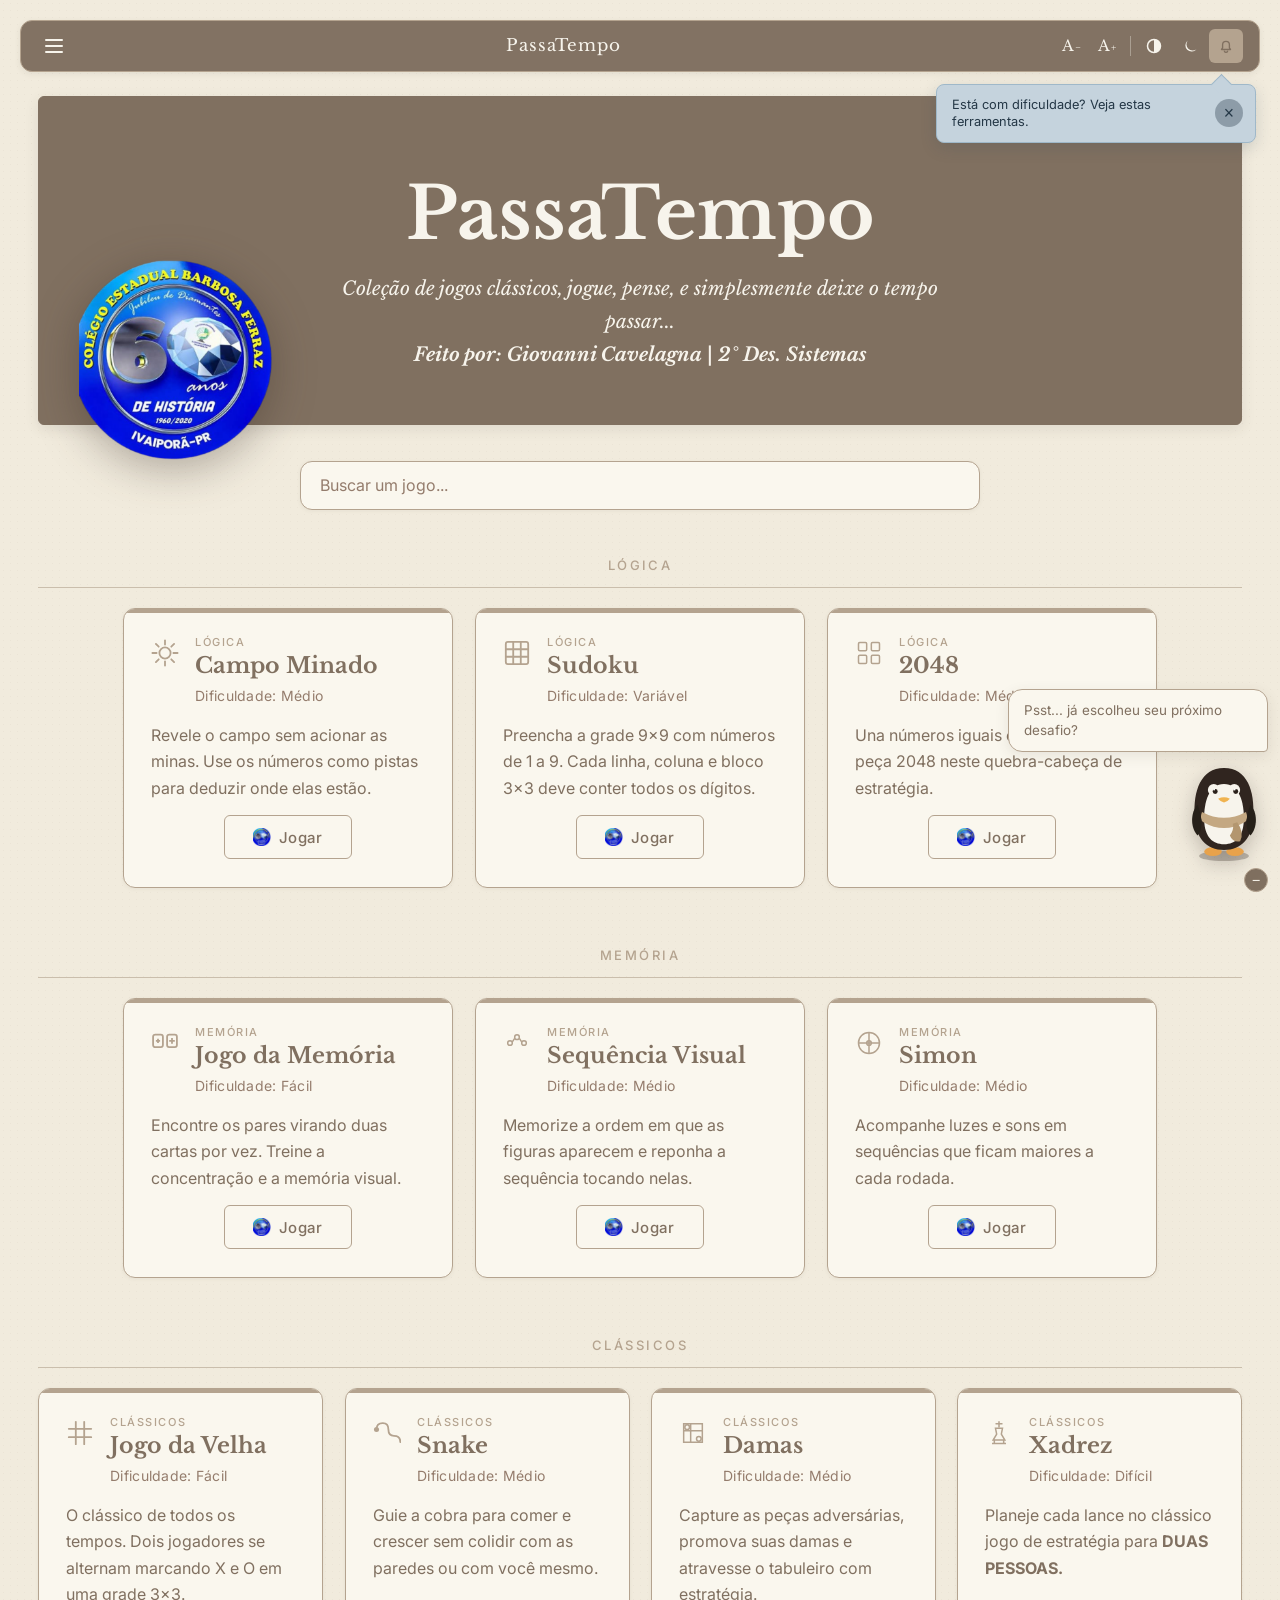
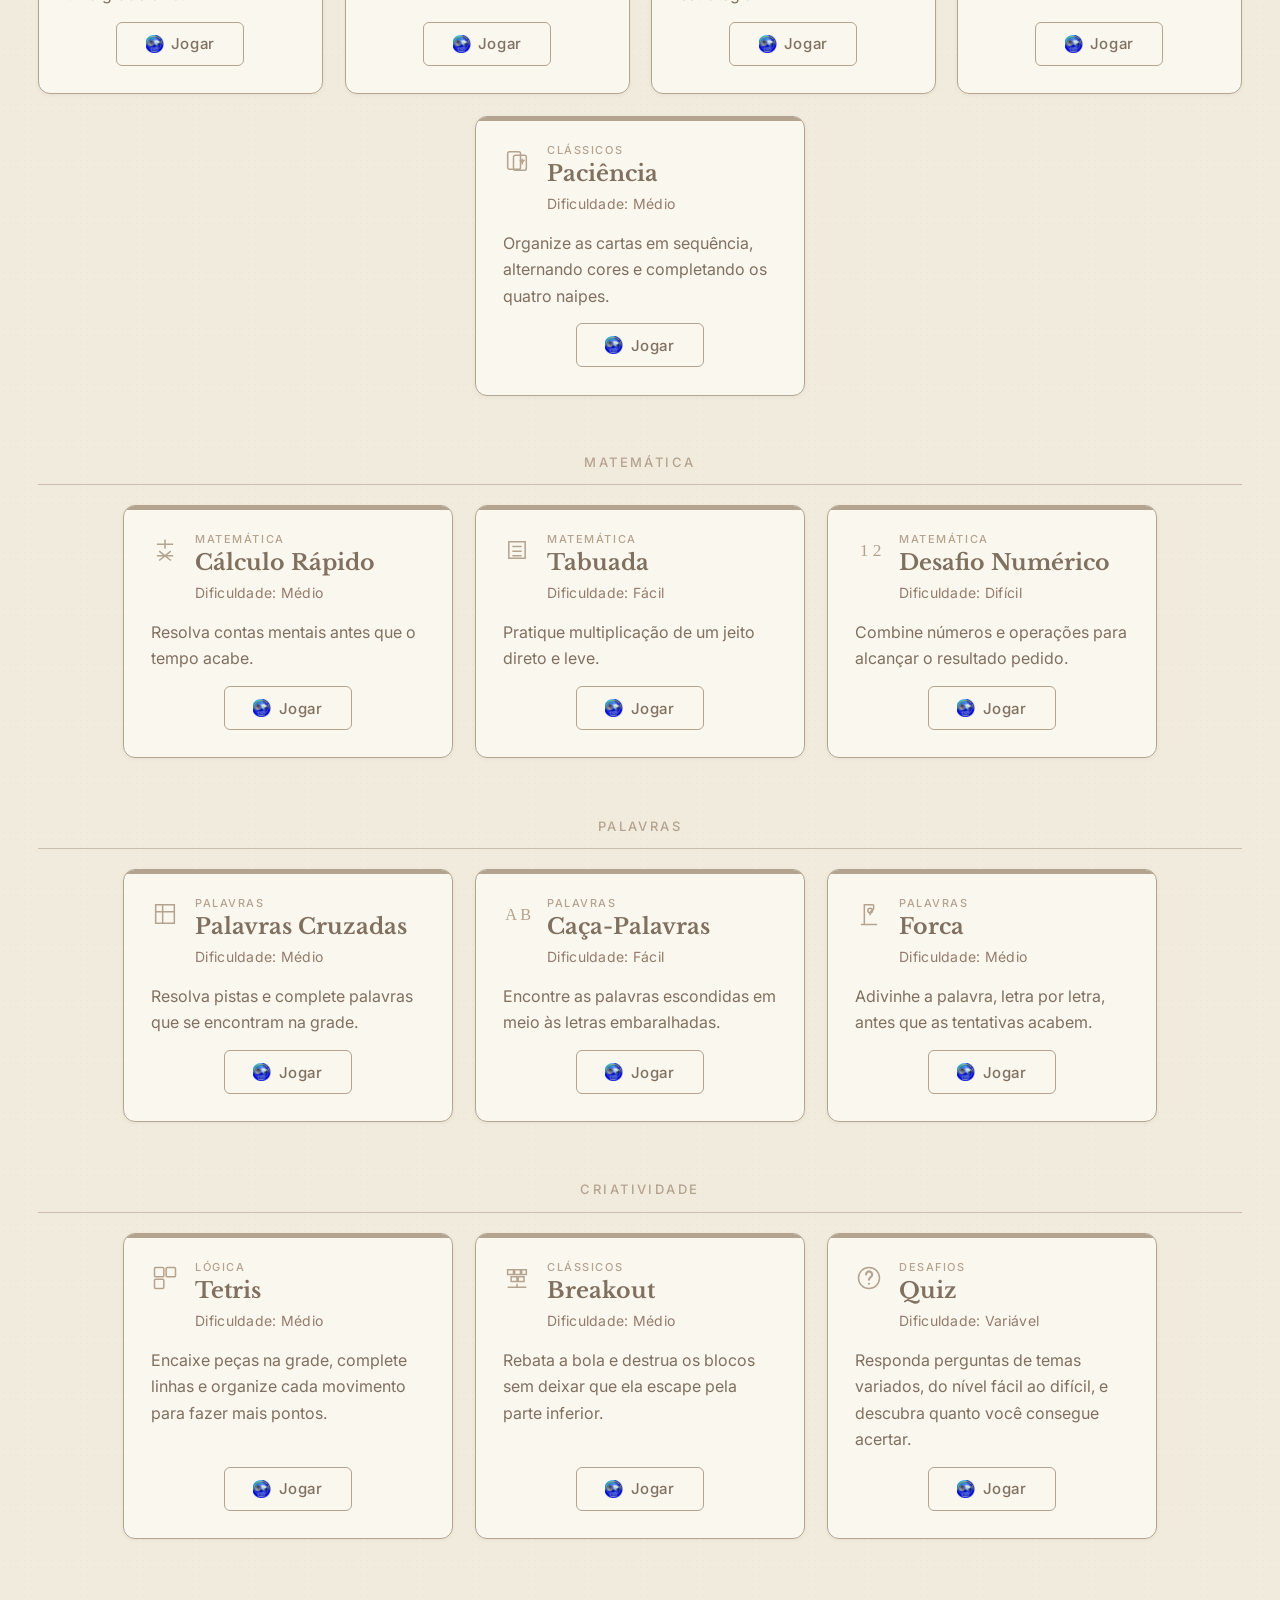
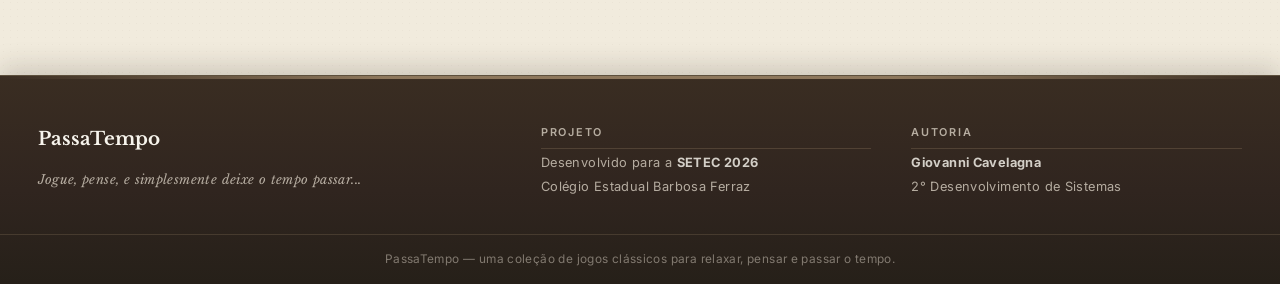
==== commit de216a61: "feat: melhoranhdo intefcace" ====
--- a/src/main/index.html
+++ b/src/main/index.html
@@ -103,7 +103,7 @@
     <nav class="drawer-nav" aria-label="Categorias e jogos">
       <div class="drawer-group">
         <button class="drawer-category" type="button" aria-expanded="false">Lógica</button>
-        <ul class="drawer-games"><li><a href="#categoria-logica">Sudoku</a></li><li><a href="#categoria-logica" data-game="two048">2048</a></li></ul>
+        <ul class="drawer-games"><li><a href="#categoria-logica" data-game="sudoku">Sudoku</a></li><li><a href="#categoria-logica" data-game="two048">2048</a></li></ul>
       </div>
       <div class="drawer-group">
         <button class="drawer-category" type="button" aria-expanded="false">Memória</button>
@@ -111,7 +111,7 @@
       </div>
       <div class="drawer-group">
         <button class="drawer-category" type="button" aria-expanded="false">Clássicos</button>
-        <ul class="drawer-games"><li><a href="#categoria-classicos" data-game="snake">Snake</a></li><li><a href="#categoria-logica" data-game="minesweeper">Campo Minado</a></li><li><a href="#categoria-classicos" data-game="tictactoe">Jogo da Velha</a></li><li><a href="#categoria-classicos" data-game="checkers">Damas</a></li><li><a href="#categoria-classicos" data-game="chess">Xadrez</a></li><li><a href="#categoria-classicos">Paciência</a></li></ul>
+        <ul class="drawer-games"><li><a href="#categoria-classicos" data-game="snake">Snake</a></li><li><a href="#categoria-logica" data-game="minesweeper">Campo Minado</a></li><li><a href="#categoria-classicos" data-game="tictactoe">Jogo da Velha</a></li><li><a href="#categoria-classicos" data-game="checkers">Damas</a></li><li><a href="#categoria-classicos" data-game="chess">Xadrez</a></li><li><a href="#categoria-classicos" data-game="solitaire">Paciência</a></li></ul>
       </div>
       <div class="drawer-group">
         <button class="drawer-category" type="button" aria-expanded="false">Matemática</button>
@@ -367,12 +367,78 @@
   </dialog>
   <!-- ─── /Conteúdo principal ─────────────────────────────── -->
 
+  <!-- Camada de transição ao entrar/sair de um jogo (fica sobre a tela atual) -->
+  <div class="game-transition" id="game-transition" aria-hidden="true">
+    <div class="game-transition-inner">
+      <span class="game-transition-spinner" aria-hidden="true"></span>
+      <p class="game-transition-message" id="game-transition-message" role="status" aria-live="polite"></p>
+    </div>
+  </div>
+
+  <!-- ─── Mascote: pinguim de cachecol ─────────────────── -->
+  <div class="mascot" id="mascot" aria-hidden="false">
+    <div class="mascot-bubble" id="mascot-bubble" role="status" aria-live="polite" hidden>
+      <p class="mascot-bubble-text" id="mascot-bubble-text"></p>
+    </div>
+    <button class="mascot-body" id="mascot-btn" type="button" aria-label="Pinguim mascote do PassaTempo. Clique para receber uma mensagem" title="PassaTempo">
+      <svg viewBox="0 0 120 140" aria-hidden="true" focusable="false">
+        <!-- sombra -->
+        <ellipse class="m-shadow" cx="60" cy="132" rx="34" ry="7" fill="rgba(48,37,31,0.28)"/>
+        <!-- pés -->
+        <ellipse class="m-feet" cx="45" cy="126" rx="12" ry="6"/>
+        <ellipse class="m-feet" cx="75" cy="126" rx="12" ry="6"/>
+        <!-- corpo -->
+        <path class="m-body" d="M60 12 C92 12 102 44 100 78 C99 108 84 124 60 124 C36 124 21 108 20 78 C18 44 28 12 60 12 Z"/>
+        <!-- barriga -->
+        <path class="m-belly" d="M60 34 C80 34 88 58 87 84 C86 106 76 116 60 116 C44 116 34 106 33 84 C32 58 40 34 60 34 Z"/>
+        <!-- olhos -->
+        <g class="m-eyes">
+          <circle class="m-eye" cx="46" cy="42" r="8"/>
+          <circle class="m-eye" cx="74" cy="42" r="8"/>
+          <circle class="m-pupil" cx="48" cy="44" r="3.4"/>
+          <circle class="m-pupil" cx="76" cy="44" r="3.4"/>
+          <circle class="m-spark" cx="46.5" cy="41.5" r="1.3"/>
+          <circle class="m-spark" cx="74.5" cy="41.5" r="1.3"/>
+        </g>
+        <!-- pálpebras (piscar) -->
+        <g class="m-lids" aria-hidden="true">
+          <circle class="m-lid" cx="46" cy="42" r="9"/>
+          <circle class="m-lid" cx="74" cy="42" r="9"/>
+        </g>
+        <!-- bico -->
+        <path class="m-beak" d="M52 54 Q60 64 68 54 Q60 50 52 54 Z"/>
+        <!-- cachecol -->
+        <path class="m-scarf" d="M30 72 Q60 88 90 72 Q94 82 88 86 Q60 102 32 86 Q26 82 30 72 Z"/>
+        <path class="m-scarf-tail" d="M78 86 Q88 100 82 112 Q72 114 68 104 Q74 96 72 88 Z"/>
+        <!-- asas -->
+        <path class="m-wing m-wing-l" d="M24 62 C14 72 14 94 24 104 C30 98 32 82 24 62 Z"/>
+        <path class="m-wing m-wing-r" d="M96 62 C106 72 106 94 96 104 C90 98 88 82 96 62 Z"/>
+      </svg>
+    </button>
+    <button class="mascot-minimize" id="mascot-minimize" type="button" aria-label="Ocultar mascote" title="Ocultar mascote">−</button>
+  </div>
+
   <!-- ─── Rodapé ─────────────────────────────────────────── -->
   <footer class="site-footer" role="contentinfo">
-    <p class="footer-brand">PassaTempo</p>
-    <p><strong>Desenvolvido para a SETEC 2026</strong></p>
-    <p><strong>Desenvolvido por Giovanni Cavelagna</strong></p>
-    <p><strong>Colégio Estadual Barbosa Ferraz</strong></p>
+    <div class="footer-inner">
+      <div class="footer-col footer-brand-col">
+        <p class="footer-brand">PassaTempo</p>
+        <p class="footer-tagline">Jogue, pense, e simplesmente deixe o tempo passar...</p>
+      </div>
+      <div class="footer-col">
+        <p class="footer-heading">Projeto</p>
+        <p>Desenvolvido para a <strong>SETEC 2026</strong></p>
+        <p>Colégio Estadual Barbosa Ferraz</p>
+      </div>
+      <div class="footer-col">
+        <p class="footer-heading">Autoria</p>
+        <p><strong>Giovanni Cavelagna</strong></p>
+        <p>2° Desenvolvimento de Sistemas</p>
+      </div>
+    </div>
+    <div class="footer-base">
+      <p>PassaTempo — uma coleção de jogos clássicos para relaxar, pensar e passar o tempo.</p>
+    </div>
   </footer>
 
   <!-- Módulos dos jogos (carregados antes do orquestrador) -->
@@ -397,6 +463,9 @@
   <script src="games/simon.js"></script>
   <script src="games/sequenciaVisual.js"></script>
 
+  <!-- Módulos compartilhados -->
+  <script src="mascot.js"></script>
+
   <!-- Orquestrador principal -->
   <script src="script.js"></script>
 
--- a/src/main/style.css
+++ b/src/main/style.css
@@ -75,6 +75,13 @@
   --tone-7: #8F7761;
 }
 
+/* Hierarquia visual: o marrom-escuro passa a ser protagonista.
+   Os tons claros (bege/creme/off-white) funcionam como contraste. */
+:root {
+  --bg:            #f1ebdd;
+  --bg-card:       #faf7ee;
+}
+
 /* ── Modo Noturno ────────────────────────────────────────── */
 [data-theme="dark"] {
   --bg:           #2A2118;
@@ -2518,3 +2525,390 @@
   .vs-option { min-height: 90px; }
   .vs-option-art svg { width: 34px; height: 34px; }
 }
+
+/* ══════════════════
+   Camada de transição ao entrar/sair dos jogos (GameTransition)
+   Fixa sobre a tela atual: desfoca o fundo, escurece em
+   marrom translúcido e mostra spinner + mensagem centralizados.
+   ══════════════════ */
+.game-transition {
+  position: fixed;
+  inset: 0;
+  z-index: 900; /* acima da topbar (200) e do drawer (310) */
+  display: grid;
+  place-items: center;
+  background: rgba(42, 33, 24, 0.62);          /* marrom-escuro translúcido */
+  -webkit-backdrop-filter: blur(6px);
+  backdrop-filter: blur(6px);
+  opacity: 0;
+  visibility: hidden;
+  pointer-events: none;
+  transition: opacity 220ms ease, visibility 0s linear 220ms;
+}
+.game-transition.is-active {
+  opacity: 1;
+  visibility: visible;
+  pointer-events: auto;                        /* bloqueia interações com o fundo */
+  transition: opacity 220ms ease;
+}
+.game-transition.is-leaving {
+  opacity: 0;
+  visibility: visible;
+  pointer-events: none;
+  transition: opacity 400ms ease;              /* equivale a TRANSITION_EXIT_MS */
+}
+
+.game-transition-inner {
+  display: grid;
+  justify-items: center;
+  gap: 1.1rem;
+  padding: 1.5rem;
+  text-align: center;
+  animation: gt-in 320ms ease-out both;
+}
+.game-transition.is-leaving .game-transition-inner { animation: none; }
+
+.game-transition-spinner {
+  width: 54px;
+  height: 54px;
+  border-radius: 50%;
+  border: 4px solid rgba(247, 244, 236, 0.25);
+  border-top-color: var(--brown-light, #C4A882);
+  animation: gt-spin 900ms linear infinite;
+}
+
+.game-transition-message {
+  font-family: var(--font-serif);
+  font-style: italic;
+  font-size: 1.05rem;
+  letter-spacing: 0.03em;
+  color: #f7f4ec;
+  text-shadow: 0 1px 6px rgba(0, 0, 0, 0.35);
+}
+
+@keyframes gt-spin { to { transform: rotate(360deg); } }
+@keyframes gt-in {
+  from { opacity: 0; transform: translateY(10px); }
+  to   { opacity: 1; transform: translateY(0); }
+}
+
+/* Semântica acessível: a mensagem é anunciada via role="status" */
+.game-transition[aria-hidden="true"] .game-transition-message { display: none; }
+
+@media (prefers-reduced-motion: reduce) {
+  .game-transition,
+  .game-transition.is-active,
+  .game-transition.is-leaving { transition-duration: 0.01ms !important; }
+  .game-transition-inner,
+  .game-transition-spinner { animation-duration: 0.01ms !important; }
+  .game-transition-spinner { animation-iteration-count: 1 !important; }
+}
+
+/* ═══════════════════════════
+   Mascote — Pinguim de cachecol (canto inferior direito)
+   ═══════════════════════════════════════════ */
+.mascot {
+  position: fixed;
+  right: max(0.75rem, env(safe-area-inset-right));
+  bottom: max(0.5rem, env(safe-area-inset-bottom));
+  z-index: 500; /* acima do conteúdo; abaixo da camada de transição (900) */
+  display: flex;
+  flex-direction: column;
+  align-items: flex-end;
+  gap: 0.4rem;
+  pointer-events: none; /* contêiner transparente: não rouba cliques */
+}
+
+.mascot-bubble {
+  pointer-events: auto;
+  max-width: min(260px, 72vw);
+  padding: 0.7rem 0.95rem;
+  border: 1px solid var(--border);
+  border-radius: 14px 14px 4px 14px;
+  background: var(--bg-card);
+  color: var(--text-strong);
+  font-size: 0.84rem;
+  line-height: 1.45;
+  box-shadow: var(--shadow-md);
+  opacity: 0;
+  transform: translateY(8px);
+  transition: opacity 220ms ease, transform 220ms ease;
+}
+.mascot-bubble.is-visible { opacity: 1; transform: translateY(0); }
+
+.mascot-body {
+  pointer-events: auto;
+  width: 88px;
+  height: 103px;
+  padding: 0;
+  border: 0;
+  background: transparent;
+  cursor: pointer;
+  filter: drop-shadow(0 6px 10px rgba(48, 37, 31, 0.25));
+  transform-origin: 50% 90%;
+  transition: transform 220ms ease;
+}
+.mascot-body:hover { transform: translateY(-3px) scale(1.04); }
+.mascot-body:focus-visible { outline: 3px solid var(--accent); outline-offset: 3px; border-radius: 24px; }
+
+.mascot-body svg { width: 100%; height: 100%; display: block; }
+
+/* Paleta do pinguim (marrom-escuro da identidade no corpo) */
+.m-body  { fill: #30251f; }
+.m-belly { fill: #f7f4ec; }
+.m-feet  { fill: #e8a24a; }
+.m-beak  { fill: #f0b350; }
+.m-eye   { fill: #f7f4ec; }
+.m-pupil { fill: #2b211b; }
+.m-spark { fill: #ffffff; }
+.m-lid   { fill: #30251f; opacity: 0; }
+.mascot.is-blinking .m-lid { opacity: 1; }
+.m-scarf      { fill: #C4A882; }
+.m-scarf-tail { fill: #b3966f; }
+.m-wing       { fill: #262019; }
+
+/* Respiração sutil */
+.mascot .mascot-body svg { animation: mascot-breathe 4.2s ease-in-out infinite; transform-origin: 50% 92%; }
+@keyframes mascot-breathe {
+  0%, 100% { transform: scale(1); }
+  50%      { transform: scale(1.015, 0.985); }
+}
+
+/* Falando: inclinação de cabeça */
+.mascot-body.is-talking svg { animation: mascot-breathe 4.2s ease-in-out infinite, mascot-tilt 2.4s ease-in-out 1; }
+@keyframes mascot-tilt { 0%, 100% { rotate: 0deg; } 40% { rotate: 5deg; } 60% { rotate: -3deg; } }
+
+/* Comemorando */
+.mascot-body.is-happy svg { animation: mascot-breathe 4.2s ease-in-out infinite, mascot-jump 0.9s ease 3; }
+@keyframes mascot-jump {
+  0%, 100% { transform: translateY(0); }
+  35%      { transform: translateY(-10px); }
+  55%      { transform: translateY(0); }
+}
+.mascot-body.is-sad svg { animation: mascot-breathe 4.2s ease-in-out infinite; transform: rotate(-4deg); }
+
+/* Minimizado */
+.mascot.is-minimized .mascot-body,
+.mascot.is-minimized .mascot-bubble { display: none; }
+
+.mascot-minimize {
+  pointer-events: auto;
+  width: 24px;
+  height: 24px;
+  border: 1px solid var(--border);
+  border-radius: 50%;
+  background: var(--surface-brown);
+  color: var(--on-brown);
+  font-size: 0.9rem;
+  line-height: 1;
+  cursor: pointer;
+  transition: background-color var(--transition), transform var(--transition);
+}
+.mascot-minimize:hover { background: var(--accent); transform: scale(1.08); }
+.mascot-minimize:focus-visible { outline: 2px solid var(--accent); outline-offset: 2px; }
+
+@media (max-width: 600px) {
+  .mascot { transform: scale(0.85); transform-origin: bottom right; }
+  .mascot-bubble { max-width: 200px; }
+}
+
+@media (prefers-reduced-motion: reduce) {
+  .mascot .mascot-body svg,
+  .mascot-body.is-talking svg,
+  .mascot-body.is-happy svg { animation: none !important; }
+  .mascot-bubble { transition-duration: 0.01ms; }
+  .mascot-body { transition-duration: 0.01ms; }
+}
+
+/* ═══════════════════════════
+   Rodapé — mais elegante, integrado à identidade marrom-escura
+   ═══════════════════════════════════════════ */
+.site-footer {
+  position: relative;
+  margin-top: 3.5rem;
+  text-align: left;
+  padding: 0;
+  background: linear-gradient(180deg, #3a2d22 0%, #30251f 55%, #262019 100%);
+  border-top: 1px solid rgba(196, 168, 130, 0.35);
+  color: #efe6d8;
+  font-family: var(--font-sans);
+  font-size: 0.8rem;
+  letter-spacing: 0.03em;
+  box-shadow: 0 -8px 24px rgba(48, 37, 31, 0.18);
+}
+.site-footer::before {
+  content: '';
+  display: block;
+  height: 3px;
+  background: linear-gradient(90deg, transparent, #C4A882 30%, #C4A882 70%, transparent);
+  opacity: 0.6;
+}
+
+.footer-inner {
+  display: grid;
+  grid-template-columns: 1.4fr 1fr 1fr;
+  gap: 2.5rem;
+  max-width: var(--content-max);
+  margin: 0 auto;
+  padding: 2.6rem var(--content-pad) 2rem;
+}
+
+.footer-brand-col { display: grid; gap: 0.4rem; align-content: start; }
+.footer-brand {
+  color: #f7f4ec;
+  font-family: var(--font-serif);
+  font-size: 1.6rem;
+  font-weight: 700;
+  letter-spacing: 0.02em;
+  margin: 0;
+}
+.footer-tagline { color: rgba(239, 230, 216, 0.72); font-style: italic; font-family: var(--font-serif); }
+
+.footer-heading {
+  color: #C4A882;
+  font-size: 0.68rem;
+  font-weight: 600;
+  letter-spacing: 0.16em;
+  text-transform: uppercase;
+  margin-bottom: 0.55rem;
+  padding-bottom: 0.4rem;
+  border-bottom: 1px solid rgba(196, 168, 130, 0.25);
+}
+.footer-col p { margin: 0.25rem 0; color: rgba(239, 230, 216, 0.85); line-height: 1.6; }
+.footer-col strong { color: #f7f4ec; }
+
+.footer-base {
+  border-top: 1px solid rgba(196, 168, 130, 0.18);
+  padding: 0.9rem var(--content-pad);
+  text-align: center;
+  color: rgba(239, 230, 216, 0.55);
+  font-size: 0.74rem;
+}
+.footer-base p { margin: 0; }
+
+/* Entrada suave do rodapé quando entra na área visível */
+.site-footer {
+  opacity: 0;
+  transform: translateY(14px);
+  transition: opacity 520ms ease, transform 520ms ease;
+}
+.site-footer.is-visible { opacity: 1; transform: translateY(0); }
+
+@media (max-width: 760px) {
+  .footer-inner { grid-template-columns: 1fr; gap: 1.6rem; padding-block: 2rem 1.4rem; text-align: center; }
+  .footer-heading { display: inline-block; min-width: 120px; }
+}
+
+@media (prefers-reduced-motion: reduce) {
+  .site-footer { opacity: 1; transform: none; transition: none; }
+}
+
+/* ═══════════════════════════
+   Logo interativa — tilt 3D + sway ocasional
+   ═══════════════════════════════════════════ */
+.site-title-mark {
+  --logo-rx: 0deg;
+  --logo-ry: 0deg;
+  --logo-s: 1;
+  transform: translateY(-50%) perspective(600px) rotateX(var(--logo-rx)) rotateY(var(--logo-ry)) scale(var(--logo-s));
+  transition: transform 260ms ease-out, filter 260ms ease-out;
+  will-change: transform;
+  filter: drop-shadow(0 10px 22px rgba(48, 37, 31, 0.35));
+}
+.site-title-mark.is-swaying {
+  animation: logo-sway 1.8s ease-in-out;
+}
+@keyframes logo-sway {
+  0%, 100% { transform: translateY(-50%) perspective(600px) rotateX(0deg) rotateY(0deg) scale(1); }
+  30%      { transform: translateY(-50%) perspective(600px) rotateX(4deg) rotateY(-9deg) scale(1.02); }
+  60%      { transform: translateY(-50%) perspective(600px) rotateX(-3deg) rotateY(7deg) scale(1.02); }
+}
+
+/* ═══════════════════════════
+   Banner — entrada em sequência (logo → título → textos)
+   ═══════════════════════════ */
+.site-header.will-enter .site-title-mark,
+.site-header.will-enter .site-title,
+.site-header.will-enter .site-subtitle {
+  opacity: 0;
+  transform: translateY(12px);
+  animation: banner-in 560ms ease-out forwards;
+}
+.site-header.will-enter .site-title-mark { animation-delay: 60ms; }
+.site-header.will-enter .site-title { animation-delay: 220ms; }
+.site-header.will-enter .site-subtitle:nth-of-type(1) { animation-delay: 380ms; }
+.site-header.will-enter .site-subtitle:nth-of-type(2) { animation-delay: 500ms; }
+
+@keyframes banner-in {
+  from { opacity: 0; transform: translateY(12px); }
+  to   { opacity: 1; transform: translateY(0); }
+}
+
+/* Nota: a logo usa transform para o tilt; quando a animação termina,
+   o transform declarativo volta a valer normalmente. */
+.site-header { transition: box-shadow 320ms ease; }
+.site-header:hover { box-shadow: 0 10px 34px rgba(48, 37, 31, 0.30); }
+
+@media (prefers-reduced-motion: reduce) {
+  .site-header.will-enter .site-title-mark,
+  .site-header.will-enter .site-title,
+  .site-header.will-enter .site-subtitle {
+    animation: none;
+    opacity: 1;
+    transform: none;
+  }
+  .site-title-mark { transform: translateY(-50%); }
+}
+
+/* ═══════════════════════════════════════════
+   Cards — profundidade, tilt sutil e entrada em sequência
+   ═══════════════════════════════════════════ */
+.game-card {
+  --card-rx: 0deg;
+  --card-ry: 0deg;
+  transform: translateY(0) perspective(700px) rotateX(var(--card-rx)) rotateY(var(--card-ry));
+  transition:
+    transform 260ms ease-out,
+    box-shadow 260ms ease-out,
+    border-color 260ms ease-out,
+    background-color 260ms ease-out;
+  will-change: transform;
+}
+
+.game-card:hover {
+  transform: translateY(-5px) perspective(700px) rotateX(var(--card-rx)) rotateY(var(--card-ry));
+  box-shadow: 0 12px 28px rgba(48, 37, 31, 0.20);
+  border-color: var(--brown-light);
+  background: color-mix(in srgb, var(--brown-pastel) 8%, var(--bg-card));
+}
+
+.game-card:hover .card-icon {
+  color: var(--accent);
+  transform: scale(1.12) rotate(-4deg);
+}
+.card-icon { transition: color var(--transition), transform 240ms ease; }
+
+.game-card:hover .card-btn {
+  background: var(--brown-pastel);
+  border-color: var(--brown-light);
+  box-shadow: 0 4px 10px rgba(48, 37, 31, 0.22);
+}
+
+/* Entrada em sequência via IntersectionObserver */
+.game-card.will-enter {
+  opacity: 0;
+  transform: translateY(16px);
+}
+.game-card.will-enter.has-entered {
+  opacity: 1;
+  transform: translateY(0) perspective(700px) rotateX(var(--card-rx)) rotateY(var(--card-ry));
+  transition:
+    opacity 460ms ease var(--enter-delay, 0ms),
+    transform 460ms ease var(--enter-delay, 0ms);
+}
+
+@media (prefers-reduced-motion: reduce) {
+  .game-card.will-enter { opacity: 1; transform: none; }
+  .game-card.will-enter.has-entered { opacity: 1; transform: none; transition: none; }
+  .game-card, .game-card:hover { transform: none; }
+}
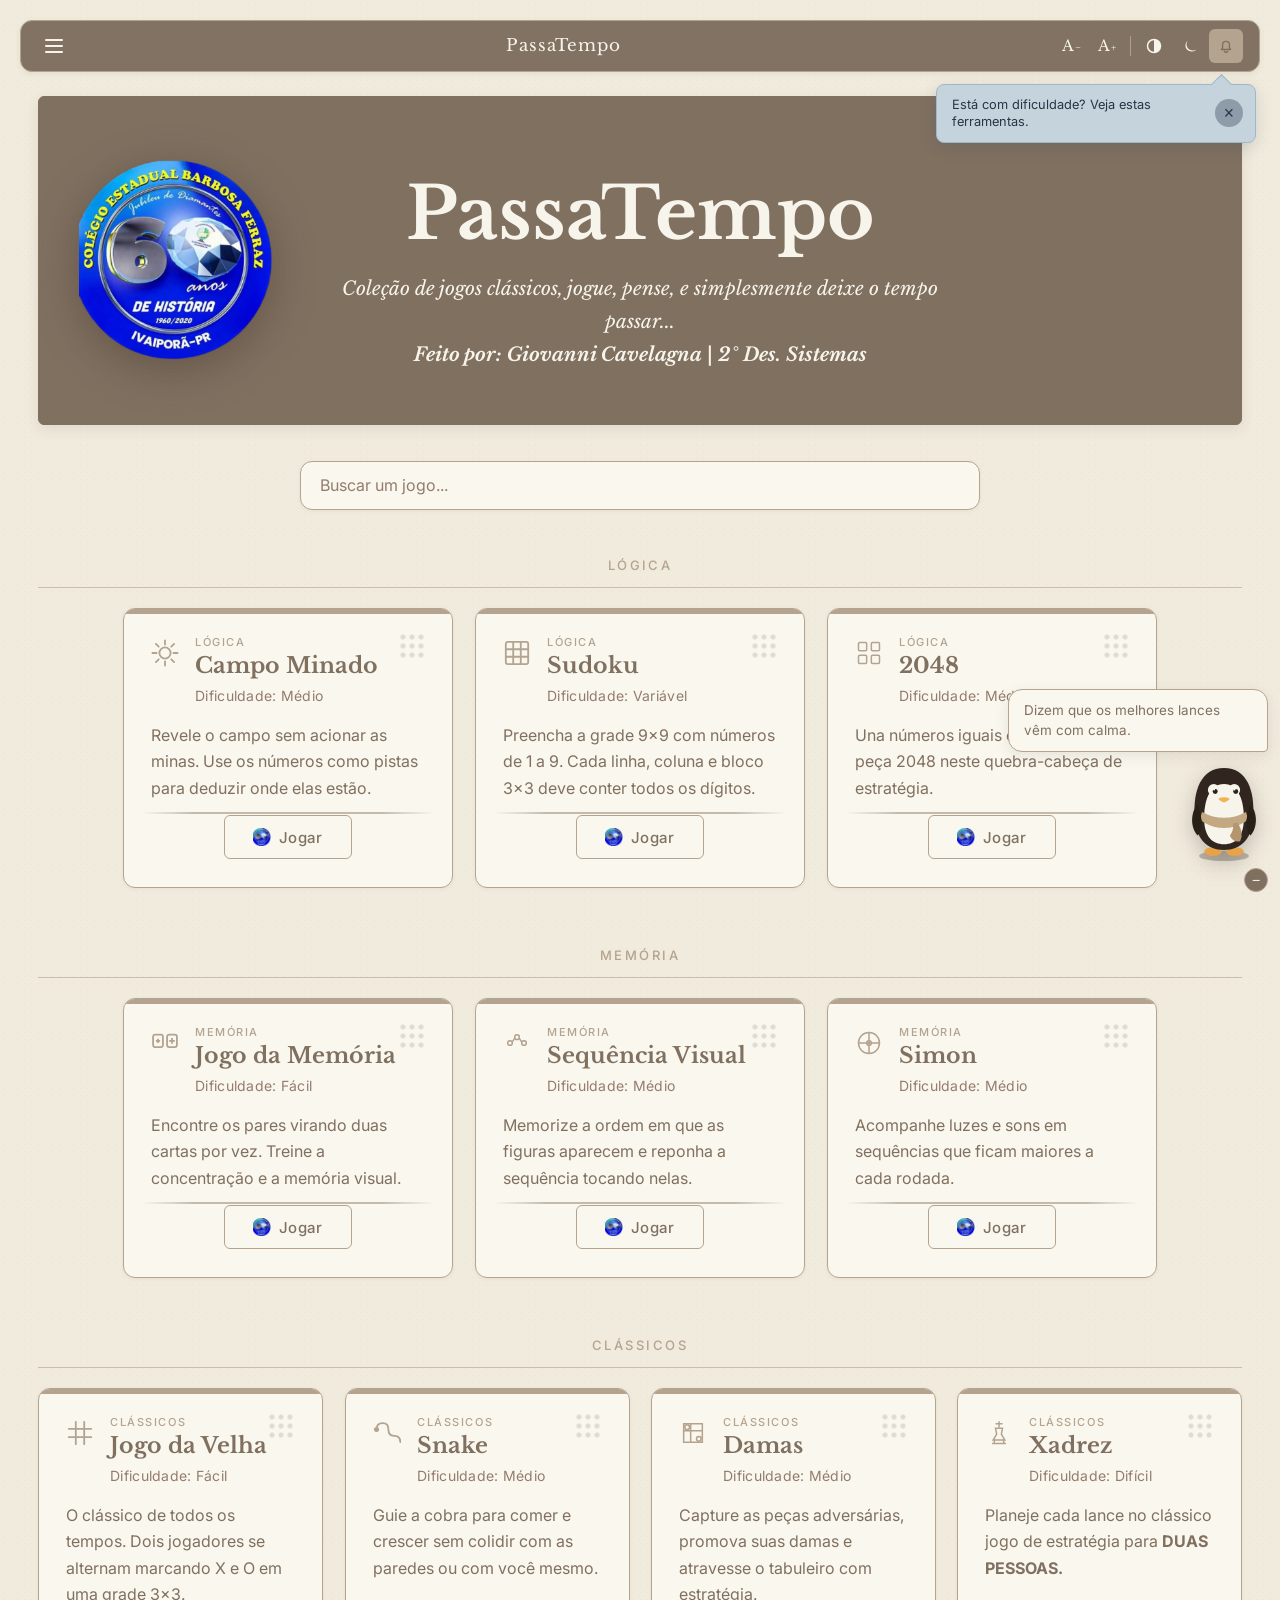
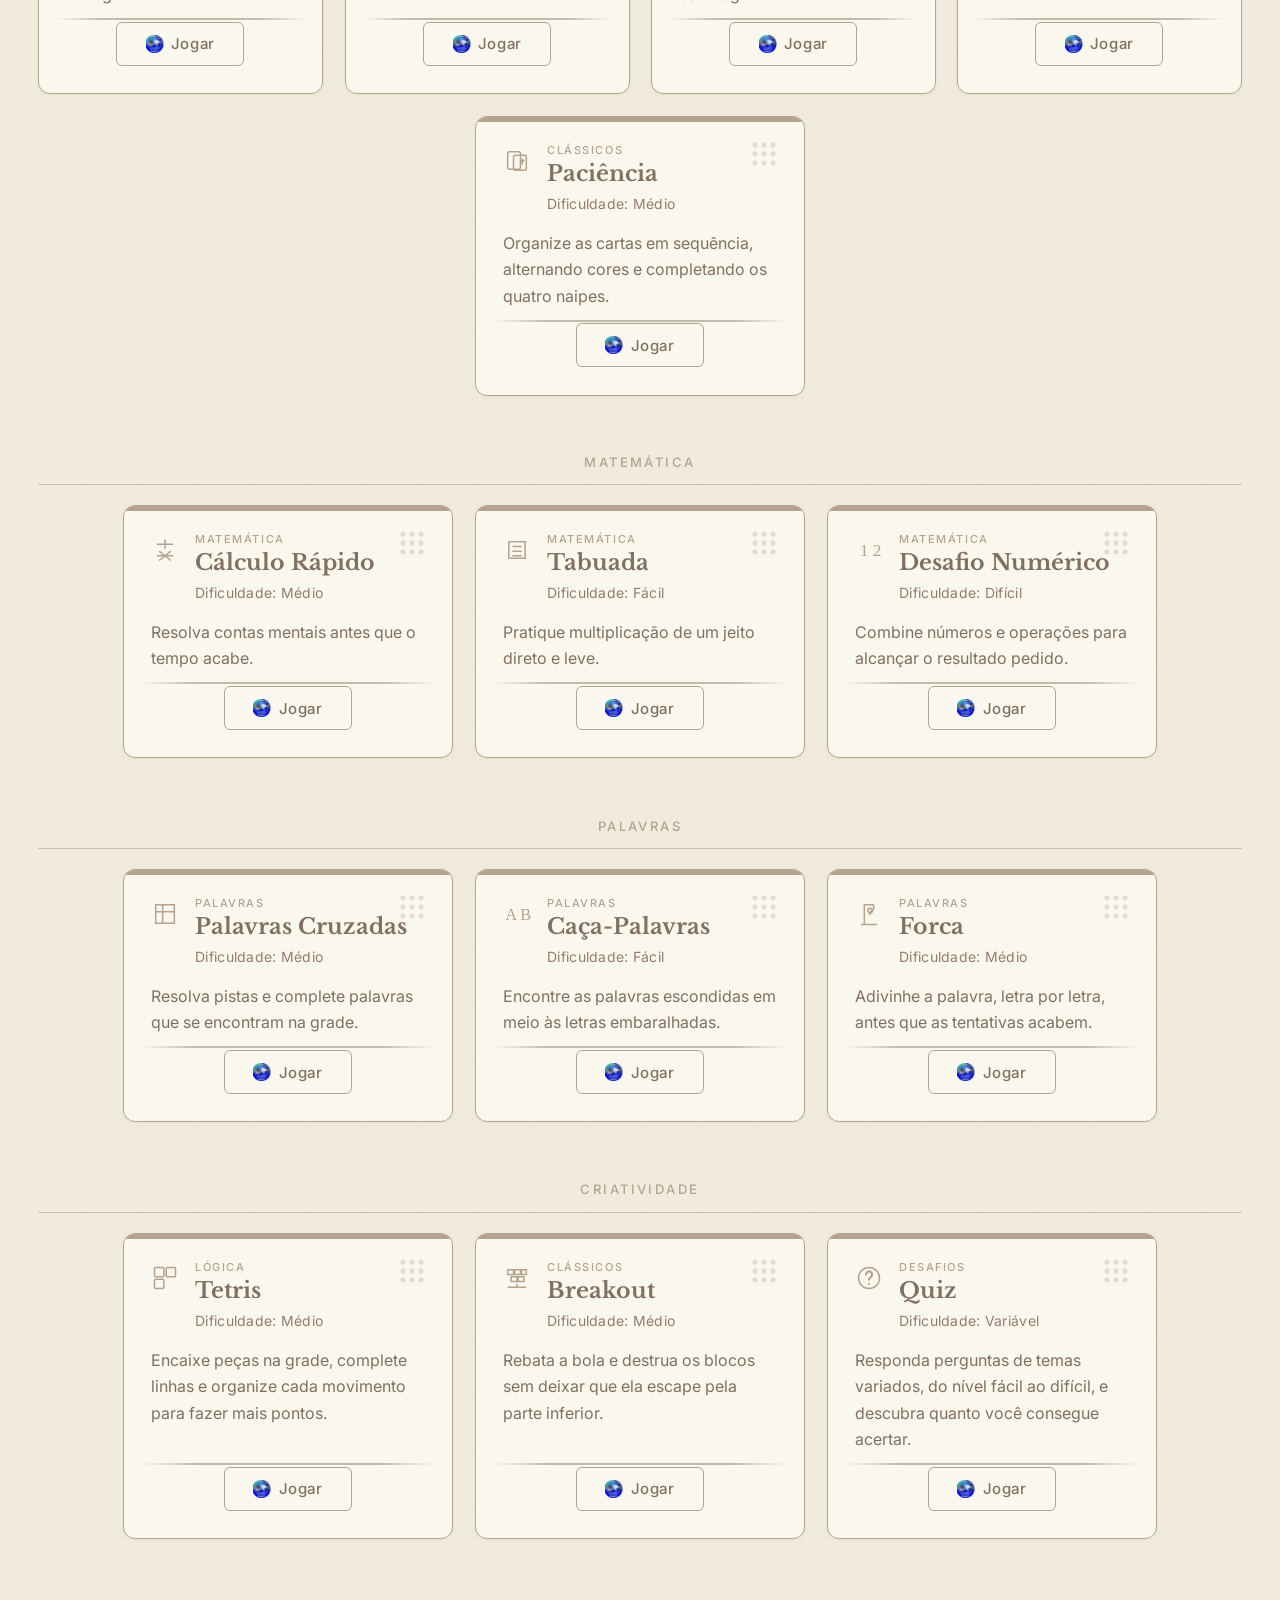
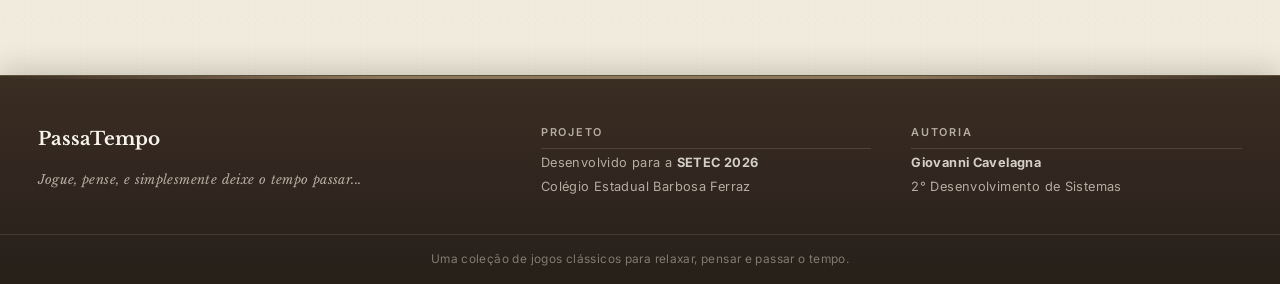
==== commit 405f6e6e: "refactor: add novos dialogos ao penguim mascote, aklterações na fluides das animações" ====
--- a/src/main/index.html
+++ b/src/main/index.html
@@ -135,7 +135,9 @@
     <div id="view-home" class="view">
 
       <header class="site-header">
-        <img class="site-title-mark" src="img/outros/logo.png" alt="Logo do Colégio Estadual Barbosa Ferraz">
+        <div class="site-title-mark-wrap">
+          <img class="site-title-mark" src="img/outros/logo.png" alt="Logo do Colégio Estadual Barbosa Ferraz">
+        </div>
         <h1 class="site-title">PassaTempo</h1>
         <p class="site-subtitle">
           Coleção de jogos clássicos, jogue, pense, e simplesmente deixe o tempo passar...
@@ -437,7 +439,7 @@
       </div>
     </div>
     <div class="footer-base">
-      <p>PassaTempo — uma coleção de jogos clássicos para relaxar, pensar e passar o tempo.</p>
+      <p>Uma coleção de jogos clássicos para relaxar, pensar e passar o tempo.</p>
     </div>
   </footer>
 
--- a/src/main/style.css
+++ b/src/main/style.css
@@ -532,13 +532,12 @@
   transition: background-color var(--transition), border-color var(--transition), box-shadow var(--transition);
 }
 
-.site-title-mark {
+.site-title-mark-wrap {
   position: absolute;
   top: 50%;
   left: 2.5rem;
   width: 200px;
   height: 200px;
-  object-fit: contain;
   transform: translateY(-50%);
 }
 
@@ -2026,13 +2025,17 @@
     padding: 3.5rem 1.25rem 2rem;
   }
 
-  .site-title-mark {
+  .site-title-mark-wrap {
     position: static;
-    display: block;
     width: 120px;
     height: 120px;
     margin: 0 auto 0.5rem;
     transform: none;
+  }
+
+  .site-title-mark {
+    width: 120px;
+    height: 120px;
   }
 
   .site-title { font-size: 34px; }
@@ -2806,11 +2809,24 @@
 /* ═══════════════════════════
    Logo interativa — tilt 3D + sway ocasional
    ═══════════════════════════════════════════ */
+.site-title-mark-wrap {
+  position: absolute;
+  top: 50%;
+  left: 2.5rem;
+  transform: translateY(-50%);
+  width: 200px;
+  height: 200px;
+}
+
 .site-title-mark {
+  position: static;
+  width: 200px;
+  height: 200px;
+  object-fit: contain;
   --logo-rx: 0deg;
   --logo-ry: 0deg;
   --logo-s: 1;
-  transform: translateY(-50%) perspective(600px) rotateX(var(--logo-rx)) rotateY(var(--logo-ry)) scale(var(--logo-s));
+  transform: perspective(600px) rotateX(var(--logo-rx)) rotateY(var(--logo-ry)) scale(var(--logo-s));
   transition: transform 260ms ease-out, filter 260ms ease-out;
   will-change: transform;
   filter: drop-shadow(0 10px 22px rgba(48, 37, 31, 0.35));
@@ -2819,9 +2835,9 @@
   animation: logo-sway 1.8s ease-in-out;
 }
 @keyframes logo-sway {
-  0%, 100% { transform: translateY(-50%) perspective(600px) rotateX(0deg) rotateY(0deg) scale(1); }
-  30%      { transform: translateY(-50%) perspective(600px) rotateX(4deg) rotateY(-9deg) scale(1.02); }
-  60%      { transform: translateY(-50%) perspective(600px) rotateX(-3deg) rotateY(7deg) scale(1.02); }
+  0%, 100% { transform: perspective(600px) rotateX(0deg) rotateY(0deg) scale(1); }
+  30%      { transform: perspective(600px) rotateX(4deg) rotateY(-9deg) scale(1.02); }
+  60%      { transform: perspective(600px) rotateX(-3deg) rotateY(7deg) scale(1.02); }
 }
 
 /* ═══════════════════════════
@@ -2832,12 +2848,12 @@
 .site-header.will-enter .site-subtitle {
   opacity: 0;
   transform: translateY(12px);
-  animation: banner-in 560ms ease-out forwards;
-}
-.site-header.will-enter .site-title-mark { animation-delay: 60ms; }
-.site-header.will-enter .site-title { animation-delay: 220ms; }
-.site-header.will-enter .site-subtitle:nth-of-type(1) { animation-delay: 380ms; }
-.site-header.will-enter .site-subtitle:nth-of-type(2) { animation-delay: 500ms; }
+  animation: banner-in 360ms ease-out forwards;
+}
+.site-header.will-enter .site-title-mark { animation-delay: 40ms; }
+.site-header.will-enter .site-title { animation-delay: 140ms; }
+.site-header.will-enter .site-subtitle:nth-of-type(1) { animation-delay: 240ms; }
+.site-header.will-enter .site-subtitle:nth-of-type(2) { animation-delay: 320ms; }
 
 @keyframes banner-in {
   from { opacity: 0; transform: translateY(12px); }
@@ -2857,7 +2873,7 @@
     opacity: 1;
     transform: none;
   }
-  .site-title-mark { transform: translateY(-50%); }
+  .site-title-mark { transform: none; }
 }
 
 /* ═══════════════════════════════════════════
@@ -2875,6 +2891,39 @@
   will-change: transform;
 }
 
+/* Estilo peça de dominó: fundação creme, divisória central e pontos */
+.game-card::after {
+  content: '';
+  position: absolute;
+  inset: auto 1.1rem 4.55rem 1.1rem;   /* divisória acima do botão Jogar */
+  height: 2px;
+  border-radius: 2px;
+  background: linear-gradient(90deg,
+    transparent,
+    color-mix(in srgb, var(--surface-brown) 45%, transparent) 18%,
+    color-mix(in srgb, var(--surface-brown) 45%, transparent) 82%,
+    transparent);
+  pointer-events: none;
+}
+
+.game-card::before { height: 5px; }  /* faixa superior mais presente, como a borda da peça */
+
+/* Pontinhos decorativos de dominó, um em cada canto superior da peça */
+.game-card .card-top::after {
+  content: '';
+  position: absolute;
+  top: -0.2rem;
+  right: 0;
+  width: 26px;
+  height: 26px;
+  background-image: radial-gradient(circle, color-mix(in srgb, var(--surface-brown) 42%, transparent) 2.2px, transparent 2.6px);
+  background-size: 9px 9px;
+  background-position: center;
+  opacity: .5;
+  pointer-events: none;
+}
+.game-card .card-top { position: relative; }
+
 .game-card:hover {
   transform: translateY(-5px) perspective(700px) rotateX(var(--card-rx)) rotateY(var(--card-ry));
   box-shadow: 0 12px 28px rgba(48, 37, 31, 0.20);
@@ -2894,17 +2943,17 @@
   box-shadow: 0 4px 10px rgba(48, 37, 31, 0.22);
 }
 
-/* Entrada em sequência via IntersectionObserver */
+/* Entrada em sequência via IntersectionObserver — rápida */
 .game-card.will-enter {
   opacity: 0;
-  transform: translateY(16px);
+  transform: translateY(14px);
 }
 .game-card.will-enter.has-entered {
   opacity: 1;
   transform: translateY(0) perspective(700px) rotateX(var(--card-rx)) rotateY(var(--card-ry));
   transition:
-    opacity 460ms ease var(--enter-delay, 0ms),
-    transform 460ms ease var(--enter-delay, 0ms);
+    opacity 220ms ease var(--enter-delay, 0ms),
+    transform 220ms ease var(--enter-delay, 0ms);
 }
 
 @media (prefers-reduced-motion: reduce) {
@@ -2912,3 +2961,29 @@
   .game-card.will-enter.has-entered { opacity: 1; transform: none; transition: none; }
   .game-card, .game-card:hover { transform: none; }
 }
+
+/* ═══════════════════
+   Pinguim — visibilidade no modo noturno
+   No tema escuro o corpo marrom-escuro se camufla no fundo;
+   aqui apenas nesse tema destacamos sombra, contorno e olhos.
+   ═══════════════════════ */
+[data-theme="dark"] .mascot .mascot-body {
+  filter:
+    drop-shadow(0 0 1.5px rgba(237, 227, 216, 0.55))
+    drop-shadow(0 0 10px rgba(0, 0, 0, 0.65))
+    drop-shadow(0 7px 12px rgba(0, 0, 0, 0.55));
+}
+[data-theme="dark"] .mascot .m-shadow {
+  fill: rgba(0, 0, 0, 0.65);
+  transform: scale(1.12);
+  transform-origin: 60px 132px;
+}
+[data-theme="dark"] .mascot .m-body {
+  fill: #17110d;
+  stroke: rgba(237, 227, 216, 0.5);
+  stroke-width: 1.6;
+}
+[data-theme="dark"] .mascot .m-wing { fill: #100b08; }
+[data-theme="dark"] .mascot .m-eye  { fill: #fffdf8; }
+[data-theme="dark"] .mascot .m-pupil { fill: #0d0a07; }
+[data-theme="dark"] .mascot .m-belly { fill: #f2ead9; }
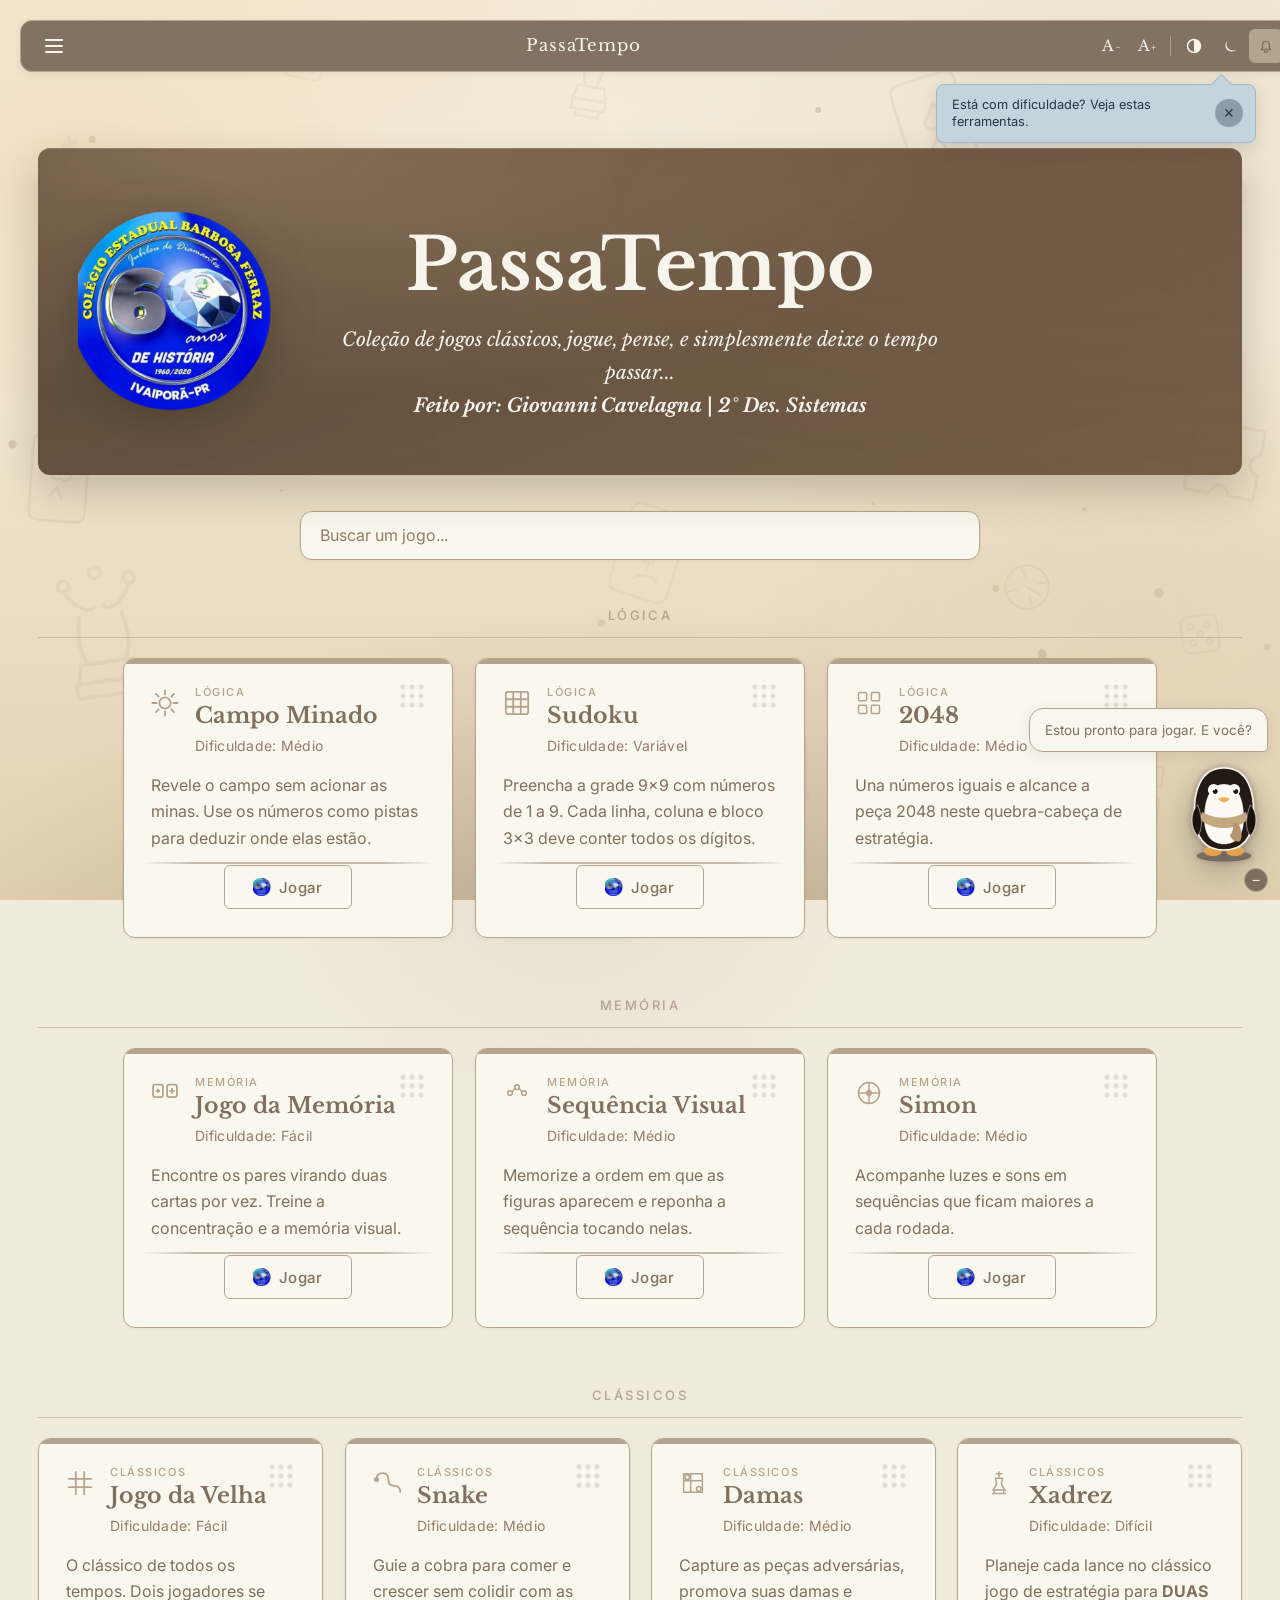
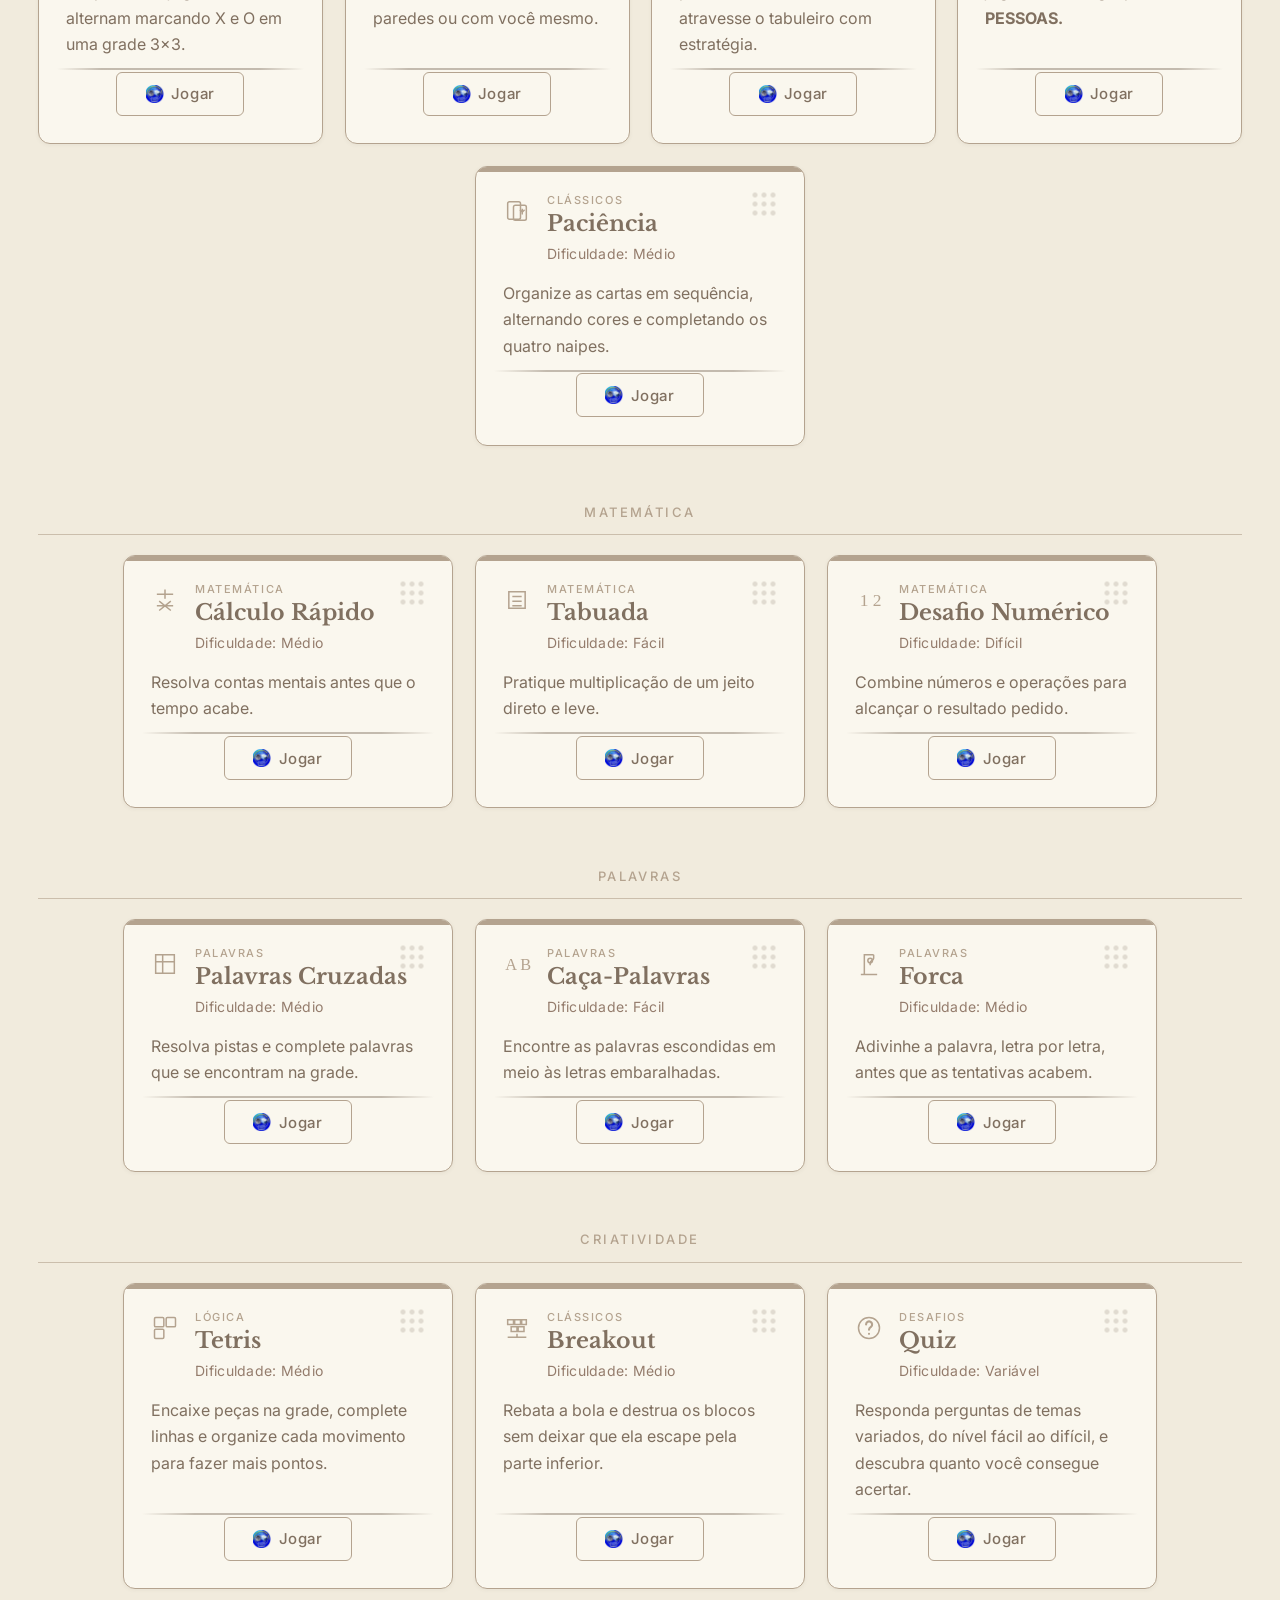
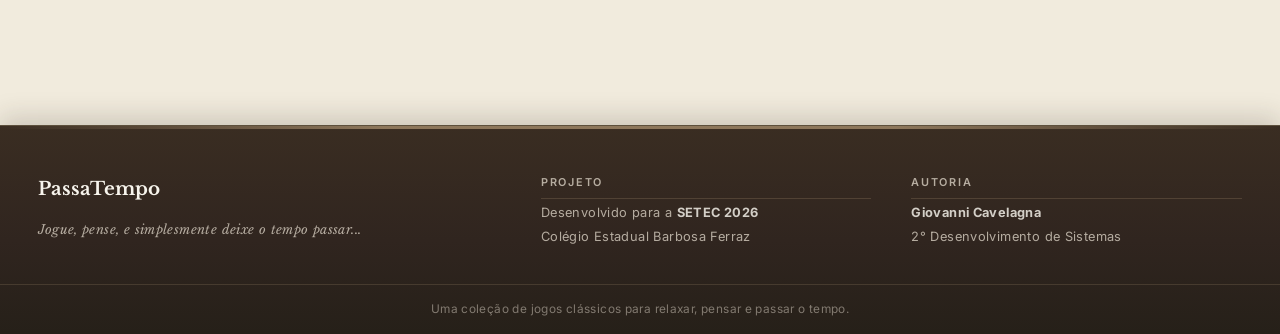
==== commit 3af754ce: "feat: imagens svg como fundo para melhor interaç~]ao" ====
--- a/src/main/index.html
+++ b/src/main/index.html
@@ -467,6 +467,7 @@
 
   <!-- Módulos compartilhados -->
   <script src="mascot.js"></script>
+  <script src="particles.js"></script>
 
   <!-- Orquestrador principal -->
   <script src="script.js"></script>
--- a/src/main/style.css
+++ b/src/main/style.css
@@ -183,22 +183,65 @@
   font-size: 16px;
   scroll-behavior: smooth;
   scroll-padding-top: calc(var(--topbar-h) + var(--topbar-gap) + 2rem);
+  overflow-x: hidden;
 }
 
 body {
   background-color: var(--bg);
-  background-image: radial-gradient(rgba(128, 112, 96, 0.055) 0.55px, transparent 0.7px);
-  background-size: 7px 7px;
+  /* Degradê vivo: luz quente no topo, marrom profundo embaixo */
+  background-image:
+    radial-gradient(1100px 520px at 12% -8%, rgba(232, 178, 116, 0.22), transparent 62%),
+    radial-gradient(900px 480px at 88% 4%, rgba(196, 168, 130, 0.18), transparent 60%),
+    radial-gradient(1200px 700px at 50% 118%, rgba(74, 57, 43, 0.30), transparent 65%),
+    linear-gradient(180deg, #f6efdf 0%, #f1e8d4 34%, #e9dcc0 72%, #e2d2b2 100%);
+  background-attachment: fixed;
   color: var(--text);
   font-family: var(--font-sans);
   font-size: 1rem;
   line-height: 1.7;
   min-height: 100vh;
+  overflow-x: hidden;
   transition: background-color var(--transition), color var(--transition);
 }
 
-[data-theme="dark"] body { background-image: radial-gradient(rgba(237, 227, 216, 0.035) 0.55px, transparent 0.7px); }
+/* Luzes que respiram lentamente sobre o degradê do fundo */
+body::before {
+  content: '';
+  position: fixed;
+  inset: -20%;
+  z-index: -1;
+  pointer-events: none;
+  background:
+    radial-gradient(560px 380px at 18% 30%, rgba(232, 162, 74, 0.14), transparent 60%),
+    radial-gradient(640px 420px at 78% 62%, rgba(196, 168, 130, 0.13), transparent 62%),
+    radial-gradient(480px 340px at 46% 86%, rgba(148, 124, 108, 0.10), transparent 60%);
+  animation: bg-lights 26s ease-in-out infinite alternate;
+}
+@keyframes bg-lights {
+  0%   { transform: translate3d(0, 0, 0) rotate(0deg) scale(1); opacity: .8; }
+  50%  { transform: translate3d(2.5%, -2%, 0) rotate(3deg) scale(1.05); opacity: 1; }
+  100% { transform: translate3d(-2%, 2.5%, 0) rotate(-3deg) scale(1.02); opacity: .85; }
+}
+
+/* Variantes de tema: mesmo esquema de luzes, adaptado a cada paleta */
+[data-theme="dark"] body {
+  background-image:
+    radial-gradient(1100px 520px at 12% -8%, rgba(196, 168, 130, 0.10), transparent 62%),
+    radial-gradient(900px 480px at 88% 4%, rgba(148, 124, 108, 0.14), transparent 60%),
+    radial-gradient(1200px 700px at 50% 118%, rgba(18, 13, 9, 0.55), transparent 65%),
+    linear-gradient(180deg, #32271c 0%, #2a2118 40%, #231b13 100%);
+}
+[data-theme="dark"] body::before {
+  background:
+    radial-gradient(560px 380px at 18% 30%, rgba(196, 168, 130, 0.10), transparent 60%),
+    radial-gradient(640px 420px at 78% 62%, rgba(138, 116, 101, 0.12), transparent 62%),
+    radial-gradient(480px 340px at 46% 86%, rgba(232, 178, 116, 0.07), transparent 60%);
+}
 [data-theme="high-contrast"] body { background-image: none; }
+[data-theme="high-contrast"] body::before { display: none; }
+@media (prefers-reduced-motion: reduce) {
+  body::before { animation: none; }
+}
 
 /* Skip link (acessibilidade) */
 .skip-link {
@@ -520,16 +563,50 @@
 }
 
 /* ── Header / Hero ───────────────────────────────────────── */
+/* ── Header / Hero ───────────────────────────────────── */
 .site-header {
-  position: relative;
+  position: sticky;
+  top: calc(var(--topbar-h) + var(--topbar-gap) * 2);
+  z-index: 90;
   text-align: center;
   padding: 4.75rem 2rem 3.25rem;
-  background: var(--surface-brown);
-  border: 1px solid var(--surface-brown);
-  border-radius: var(--radius-sm);
-  box-shadow: var(--shadow-md);
+  border-radius: var(--radius);
   margin-bottom: 2.25rem;
-  transition: background-color var(--transition), border-color var(--transition), box-shadow var(--transition);
+  overflow: hidden;
+  /* Degradê animado e suave: sem caixa sólida, apenas luz marrom/caramelo */
+  background:
+    radial-gradient(120% 140% at 15% 0%, rgba(196, 168, 130, 0.38), transparent 55%),
+    radial-gradient(120% 150% at 85% 10%, rgba(138, 106, 74, 0.30), transparent 60%),
+    linear-gradient(160deg, rgba(74, 57, 43, 0.92), rgba(107, 81, 56, 0.85) 45%, rgba(148, 116, 82, 0.82));
+  background-size: 100% 100%, 100% 100%, 300% 300%;
+  animation: header-flow 16s ease-in-out infinite;
+  box-shadow:
+    0 18px 40px rgba(48, 37, 31, 0.22),
+    inset 0 1px 0 rgba(247, 244, 236, 0.18);
+  transition: box-shadow var(--transition);
+}
+@keyframes header-flow {
+  0%   { background-position: 0% 50%; }
+  50%  { background-position: 100% 50%; }
+  100% { background-position: 0% 50%; }
+}
+
+/* Brilho suave que atravessa o header (reflexo de luz) */
+.site-header::after {
+  content: '';
+  position: absolute;
+  top: 0;
+  left: -60%;
+  width: 45%;
+  height: 100%;
+  background: linear-gradient(100deg, transparent, rgba(255, 252, 240, 0.16), transparent);
+  transform: skewX(-14deg);
+  animation: header-shine 7s ease-in-out infinite;
+  pointer-events: none;
+}
+@keyframes header-shine {
+  0%, 55%  { left: -60%; }
+  85%, 100% { left: 130%; }
 }
 
 .site-title-mark-wrap {
@@ -2863,7 +2940,59 @@
 /* Nota: a logo usa transform para o tilt; quando a animação termina,
    o transform declarativo volta a valer normalmente. */
 .site-header { transition: box-shadow 320ms ease; }
-.site-header:hover { box-shadow: 0 10px 34px rgba(48, 37, 31, 0.30); }
+.site-header:hover { box-shadow: 0 22px 48px rgba(48, 37, 31, 0.38), inset 0 1px 0 rgba(247, 244, 236, 0.25); }
+
+[data-theme="high-contrast"] .site-header {
+  background: #000;
+  animation: none;
+}
+[data-theme="high-contrast"] .site-header::after { display: none; }
+[data-theme="dark"] .site-header {
+  background: linear-gradient(120deg, #1f1710, #34281b, #4a392b, #34281b, #1f1710);
+  background-size: 300% 300%;
+}
+@media (prefers-reduced-motion: reduce) {
+  .site-header { animation: none; background-position: 30% 50%; }
+  .site-header::after { display: none; }
+}
+
+/* ═══ Canvas de partículas (bolinhas ambiente + confete) ═══ */
+.fx-canvas {
+  position: fixed;
+  inset: 0;
+  z-index: 0;                 /* atrás do conteúdo, acima do fundo */
+  pointer-events: none;
+}
+#main-content, .topbar, .site-footer { position: relative; z-index: 1; }
+
+/* ═══ Fundo decorativo: desenhos de jogos estilo marca-d'água ═══ */
+.bg-doodles {
+  position: fixed;
+  inset: 0;
+  z-index: 0;                  /* atrás de todo o conteúdo (mesma camada do fx-canvas) */
+  pointer-events: none;
+  overflow: hidden;
+  color: #8c6b52;              /* marrom claro/caramelo do traço */
+}
+[data-theme="dark"] .bg-doodles { color: #C4A882; }
+[data-theme="high-contrast"] .bg-doodles { display: none; }
+
+.bg-doodle {
+  position: absolute;
+  display: block;
+}
+.bg-doodle svg {
+  display: block;
+  width: 100%;
+  height: auto;
+}
+
+@media (max-width: 700px) {
+  .bg-doodle { transform: scale(0.62) !important; }
+}
+@media (prefers-reduced-motion: reduce) {
+  /* desenho estático: nada a fazer, já não há animação aqui */
+}
 
 @media (prefers-reduced-motion: reduce) {
   .site-header.will-enter .site-title-mark,
@@ -2987,3 +3116,37 @@
 [data-theme="dark"] .mascot .m-eye  { fill: #fffdf8; }
 [data-theme="dark"] .mascot .m-pupil { fill: #0d0a07; }
 [data-theme="dark"] .mascot .m-belly { fill: #f2ead9; }
+
+/* ── Tema claro (padrão): destacar o pinguim do fundo quente ──
+   No tema marrom-quente o corpo #30251f camufla com o fundo.
+   Aqui reforçamos contorno claro, sombra visível e brilho nos olhos
+   sem alterar os temas escuro e alto contraste. */
+:root:not([data-theme="dark"]):not([data-theme="high-contrast"]) .mascot .mascot-body {
+  filter:
+    drop-shadow(0 0 1px rgba(255, 252, 245, 0.9))
+    drop-shadow(0 0 2.5px rgba(48, 37, 31, 0.45))
+    drop-shadow(0 8px 14px rgba(70, 55, 40, 0.35));
+}
+:root:not([data-theme="dark"]):not([data-theme="high-contrast"]) .mascot .m-shadow {
+  fill: rgba(40, 30, 22, 0.5);
+  transform: scale(1.1);
+  transform-origin: 60px 132px;
+}
+:root:not([data-theme="dark"]):not([data-theme="high-contrast"]) .mascot .m-body {
+  fill: #241a14;
+  stroke: rgba(255, 251, 242, 0.95);
+  stroke-width: 2;
+}
+:root:not([data-theme="dark"]):not([data-theme="high-contrast"]) .mascot .m-wing {
+  fill: #1a130e;
+  stroke: rgba(255, 251, 242, 0.55);
+  stroke-width: 1.2;
+}
+:root:not([data-theme="dark"]):not([data-theme="high-contrast"]) .mascot .m-eye  { fill: #fffdf8; }
+:root:not([data-theme="dark"]):not([data-theme="high-contrast"]) .mascot .m-pupil { fill: #17110d; }
+:root:not([data-theme="dark"]):not([data-theme="high-contrast"]) .mascot .m-spark { fill: #ffffff; }
+:root:not([data-theme="dark"]):not([data-theme="high-contrast"]) .mascot .m-belly {
+  fill: #fdfaf3;
+  stroke: rgba(48, 37, 31, 0.25);
+  stroke-width: 1;
+}
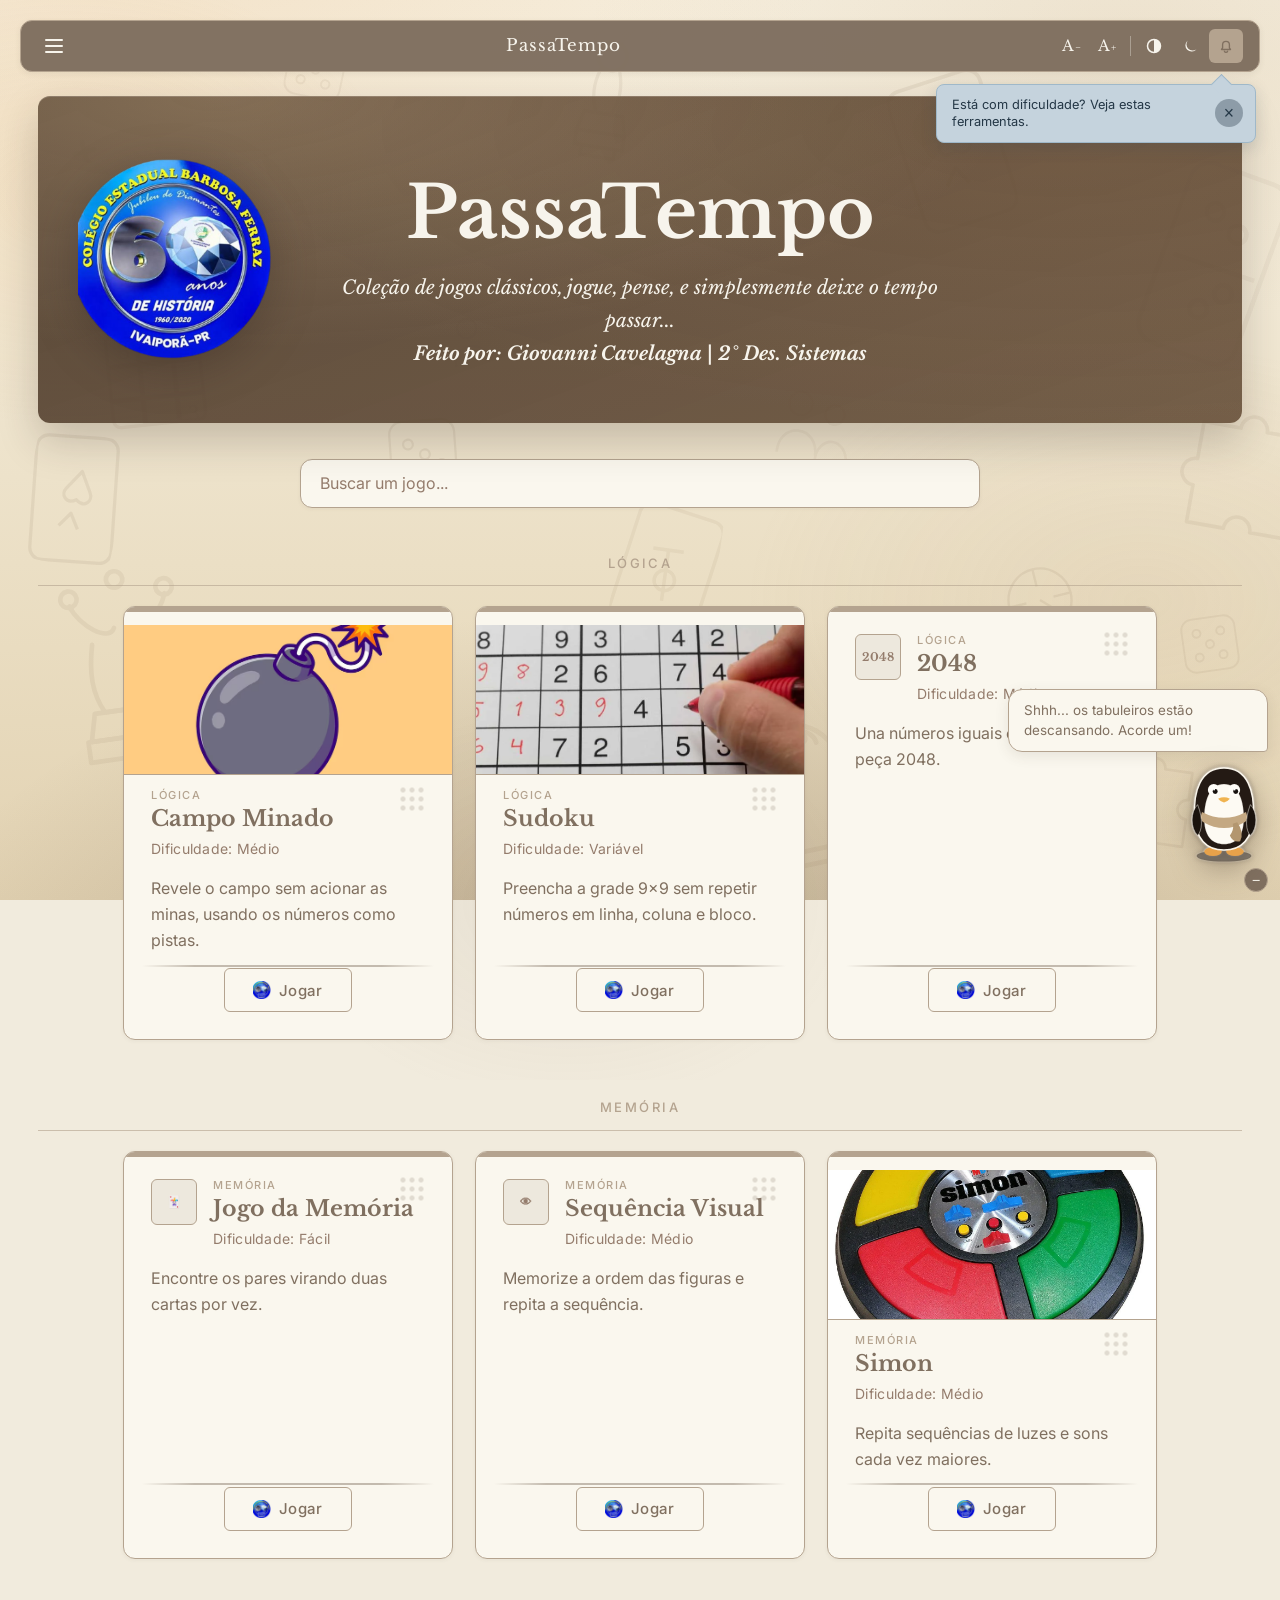
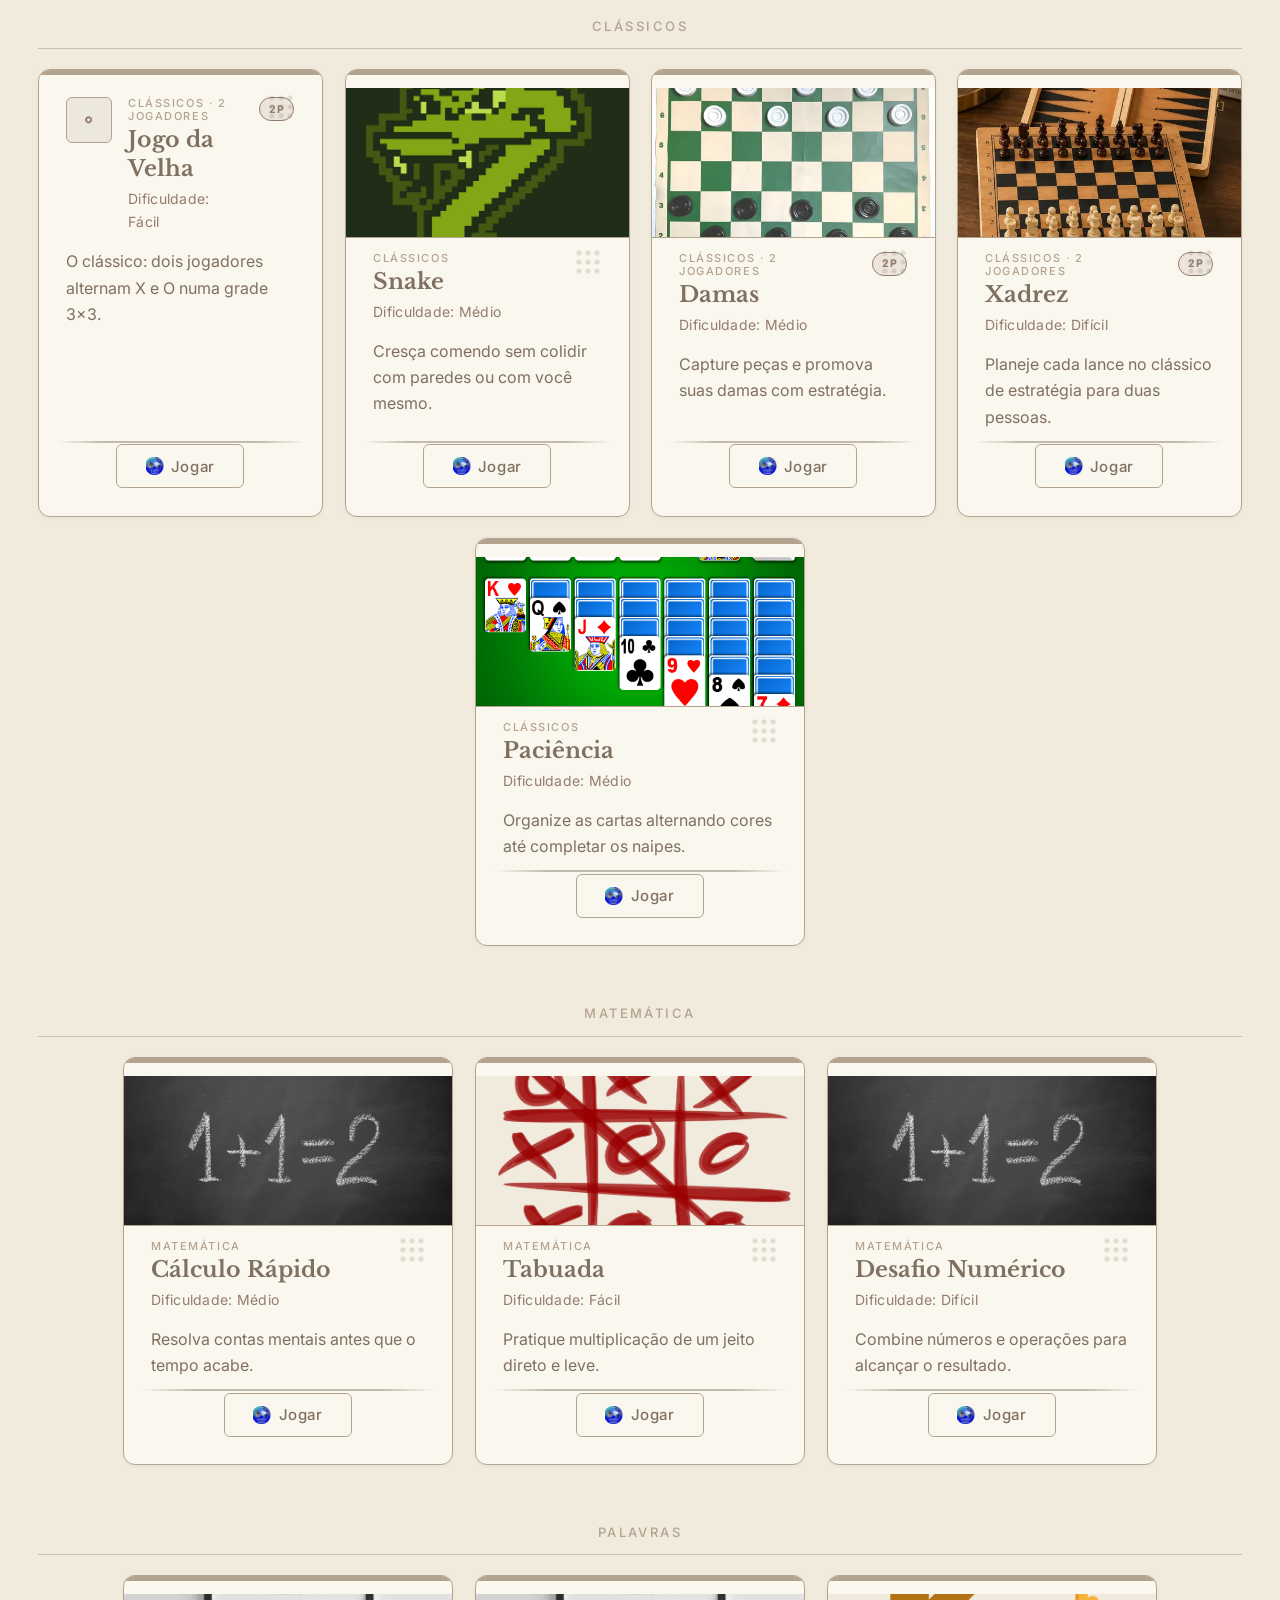
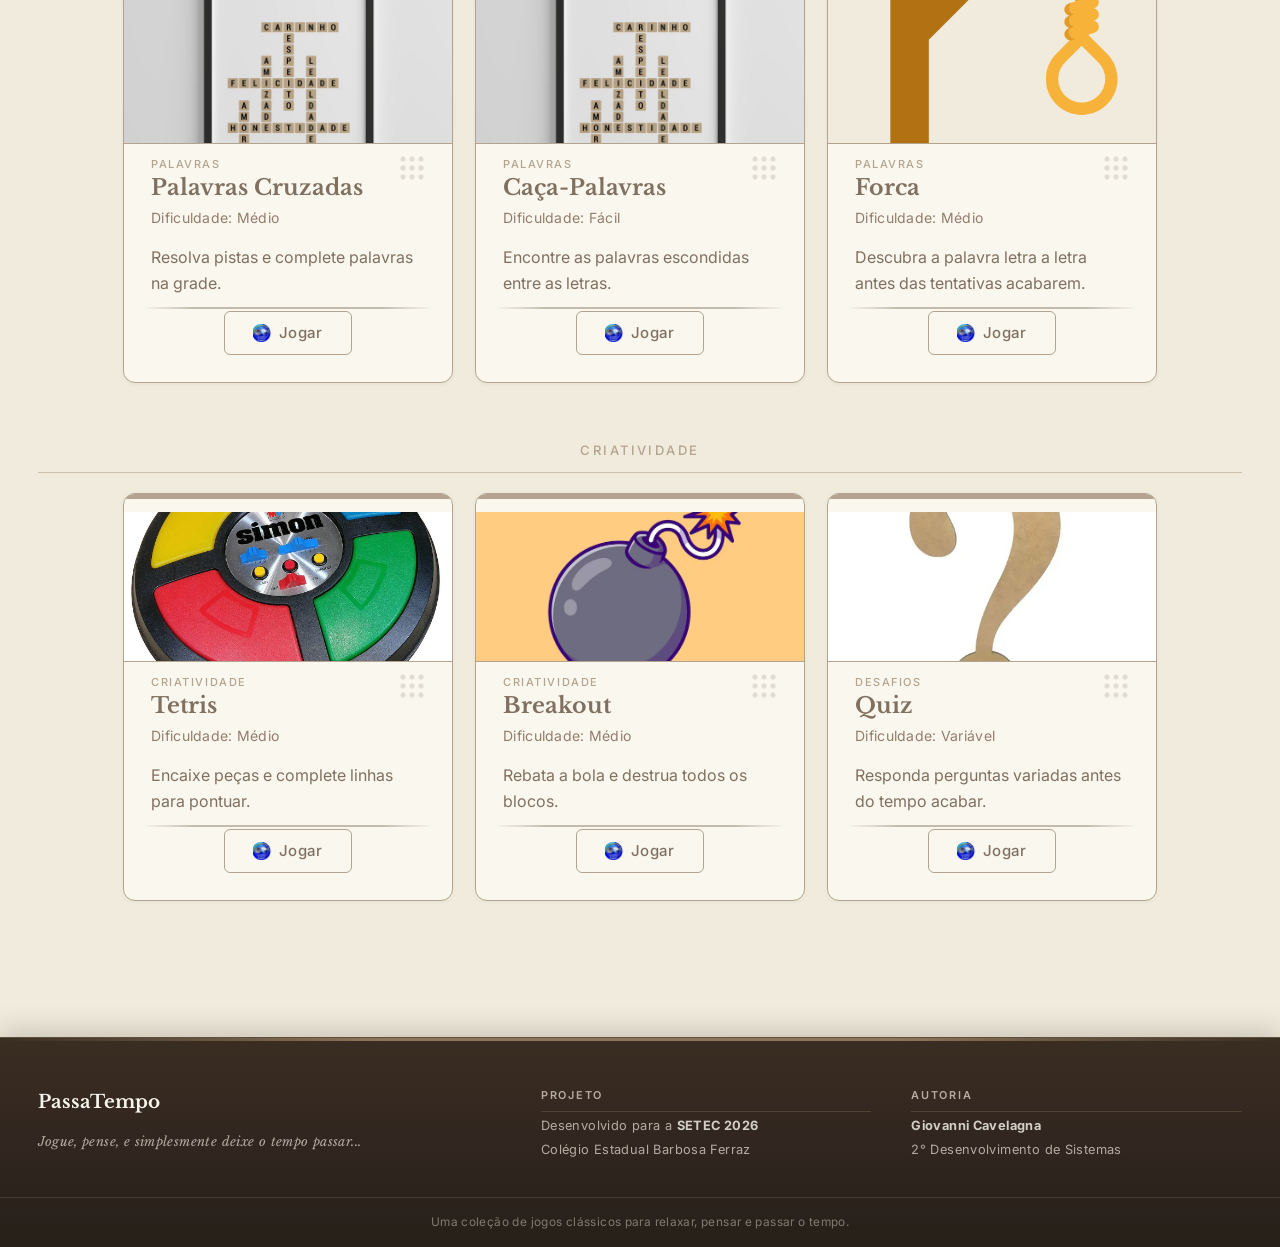
==== commit f0671ba0: "feat: coloca imagens de cada jogo" ====
--- a/src/main/index.html
+++ b/src/main/index.html
@@ -173,44 +173,26 @@
           <div class="cards-grid">
 
             <article class="game-card" data-game="minesweeper" data-tags="campo minado minas logica deducao">
+              <img class="card-image" src="img/jogos/CampoMinado.png" alt="Campo Minado" loading="lazy">
               <div class="card-top">
-                <svg class="card-icon" width="20" height="20" viewBox="0 0 20 20" aria-hidden="true"
-                     fill="none" stroke="currentColor" stroke-width="1.3" stroke-linecap="round">
-                  <circle cx="10" cy="10" r="4"/>
-                  <line x1="10" y1="1"  x2="10" y2="4"/>
-                  <line x1="10" y1="16" x2="10" y2="19"/>
-                  <line x1="1"  y1="10" x2="4"  y2="10"/>
-                  <line x1="16" y1="10" x2="19" y2="10"/>
-                  <line x1="3.5" y1="3.5"   x2="5.5" y2="5.5"/>
-                  <line x1="14.5" y1="14.5" x2="16.5" y2="16.5"/>
-                  <line x1="16.5" y1="3.5"  x2="14.5" y2="5.5"/>
-                  <line x1="5.5"  y1="14.5" x2="3.5"  y2="16.5"/>
-                </svg>
                 <div class="card-info"><span class="card-category">Lógica</span><h3 class="card-title">Campo Minado</h3><span class="card-meta">Dificuldade: Médio</span></div>
               </div>
-              <p class="card-desc">Revele o campo sem acionar as minas. Use os números como pistas para deduzir onde elas estão.</p>
+              <p class="card-desc">Revele o campo sem acionar as minas, usando os números como pistas.</p>
               <button class="card-btn" data-game="minesweeper" aria-label="Jogar Campo Minado">Jogar</button>
             </article>
 
             <article class="game-card" data-game="sudoku" data-tags="sudoku numeros logica matematica grade">
+              <img class="card-image" src="img/jogos/Sudoku.png" alt="Sudoku" loading="lazy">
               <div class="card-top">
-                <svg class="card-icon" width="20" height="20" viewBox="0 0 20 20" aria-hidden="true"
-                     fill="none" stroke="currentColor" stroke-width="1.3">
-                  <rect x="2" y="2" width="16" height="16" rx="1.5"/>
-                  <line x1="7.3"  y1="2"  x2="7.3"  y2="18"/>
-                  <line x1="12.7" y1="2"  x2="12.7" y2="18"/>
-                  <line x1="2"  y1="7.3"  x2="18" y2="7.3"/>
-                  <line x1="2"  y1="12.7" x2="18" y2="12.7"/>
-                </svg>
                 <div class="card-info"><span class="card-category">Lógica</span><h3 class="card-title">Sudoku</h3><span class="card-meta">Dificuldade: Variável</span></div>
               </div>
-              <p class="card-desc">Preencha a grade 9×9 com números de 1 a 9. Cada linha, coluna e bloco 3×3 deve conter todos os dígitos.</p>
+              <p class="card-desc">Preencha a grade 9×9 sem repetir números em linha, coluna e bloco.</p>
               <button class="card-btn" data-game="sudoku" aria-label="Jogar Sudoku">Jogar</button>
             </article>
 
             <article class="game-card" data-game="two048" data-tags="2048 logica numeros blocos">
-              <div class="card-top"><svg class="card-icon" viewBox="0 0 24 24" aria-hidden="true" fill="none" stroke="currentColor" stroke-width="1.3"><rect x="3" y="3" width="7" height="7" rx="1"/><rect x="14" y="3" width="7" height="7" rx="1"/><rect x="3" y="14" width="7" height="7" rx="1"/><rect x="14" y="14" width="7" height="7" rx="1"/></svg><div class="card-info"><span class="card-category">Lógica</span><h3 class="card-title">2048</h3><span class="card-meta">Dificuldade: Médio</span></div></div>
-              <p class="card-desc">Una números iguais e alcance a peça 2048 neste quebra-cabeça de estratégia.</p><button class="card-btn" data-game="two048" aria-label="Jogar 2048">Jogar</button>
+              <div class="card-top"><div class="card-icon-ph" aria-hidden="true">2048</div><div class="card-info"><span class="card-category">Lógica</span><h3 class="card-title">2048</h3><span class="card-meta">Dificuldade: Médio</span></div></div>
+              <p class="card-desc">Una números iguais e alcance a peça 2048.</p><button class="card-btn" data-game="two048" aria-label="Jogar 2048">Jogar</button>
             </article>
           </div>
         </section>
@@ -222,27 +204,20 @@
 
             <article class="game-card" data-game="memory" data-tags="memoria jogo da memoria pares cartas concentracao">
               <div class="card-top">
-                <svg class="card-icon" width="20" height="20" viewBox="0 0 20 20" aria-hidden="true"
-                     fill="none" stroke="currentColor" stroke-width="1.3">
-                  <rect x="1.5" y="4"   width="7" height="9" rx="1.5"/>
-                  <rect x="11.5" y="4"  width="7" height="9" rx="1.5"/>
-                  <line x1="5"  y1="7"  x2="5"  y2="10"/>
-                  <line x1="3.5" y1="8.5" x2="6.5" y2="8.5"/>
-                  <line x1="13" y1="8.5" x2="17" y2="8.5"/>
-                  <line x1="15" y1="6.5" x2="15" y2="10.5"/>
-                </svg>
+                <div class="card-icon-ph" aria-hidden="true">🃏</div>
                 <div class="card-info"><span class="card-category">Memória</span><h3 class="card-title">Jogo da Memória</h3><span class="card-meta">Dificuldade: Fácil</span></div>
               </div>
-              <p class="card-desc">Encontre os pares virando duas cartas por vez. Treine a concentração e a memória visual.</p>
+              <p class="card-desc">Encontre os pares virando duas cartas por vez.</p>
               <button class="card-btn" data-game="memory" aria-label="Jogar Jogo da Memória">Jogar</button>
             </article>
             <article class="game-card" data-game="visualseq" data-tags="sequencia visual memoria ordem figuras imagens padrao">
-              <div class="card-top"><svg class="card-icon" viewBox="0 0 24 24" aria-hidden="true" fill="none" stroke="currentColor" stroke-width="1.3"><circle cx="6" cy="12" r="2"/><circle cx="12" cy="7" r="2"/><circle cx="18" cy="12" r="2"/><path d="M8 11 10 8M14 8l2 3"/></svg><div class="card-info"><span class="card-category">Memória</span><h3 class="card-title">Sequência Visual</h3><span class="card-meta">Dificuldade: Médio</span></div></div>
-              <p class="card-desc">Memorize a ordem em que as figuras aparecem e reponha a sequência tocando nelas.</p><button class="card-btn" data-game="visualseq" aria-label="Jogar Sequência Visual">Jogar</button>
+              <div class="card-top"><div class="card-icon-ph" aria-hidden="true">👁</div><div class="card-info"><span class="card-category">Memória</span><h3 class="card-title">Sequência Visual</h3><span class="card-meta">Dificuldade: Médio</span></div></div>
+              <p class="card-desc">Memorize a ordem das figuras e repita a sequência.</p><button class="card-btn" data-game="visualseq" aria-label="Jogar Sequência Visual">Jogar</button>
             </article>
             <article class="game-card" data-game="simon" data-tags="simon memoria sequencia sons cores luz">
-              <div class="card-top"><svg class="card-icon" viewBox="0 0 24 24" aria-hidden="true" fill="none" stroke="currentColor" stroke-width="1.3"><circle cx="12" cy="12" r="9"/><path d="M12 3v18M3 12h18"/><circle cx="12" cy="12" r="2"/></svg><div class="card-info"><span class="card-category">Memória</span><h3 class="card-title">Simon</h3><span class="card-meta">Dificuldade: Médio</span></div></div>
-              <p class="card-desc">Acompanhe luzes e sons em sequências que ficam maiores a cada rodada.</p><button class="card-btn" data-game="simon" aria-label="Jogar Simon">Jogar</button>
+              <img class="card-image" src="img/jogos/Simon.png" alt="Simon" loading="lazy">
+              <div class="card-top"><div class="card-info"><span class="card-category">Memória</span><h3 class="card-title">Simon</h3><span class="card-meta">Dificuldade: Médio</span></div></div>
+              <p class="card-desc">Repita sequências de luzes e sons cada vez maiores.</p><button class="card-btn" data-game="simon" aria-label="Jogar Simon">Jogar</button>
             </article>
 
           </div>
@@ -255,39 +230,36 @@
 
             <article class="game-card" data-game="tictactoe" data-tags="jogo da velha tic tac toe xo classico dois jogadores">
               <div class="card-top">
-                <svg class="card-icon" width="20" height="20" viewBox="0 0 20 20" aria-hidden="true"
-                     fill="none" stroke="currentColor" stroke-width="1.3" stroke-linecap="round">
-                  <line x1="7"  y1="2"  x2="7"  y2="18"/>
-                  <line x1="13" y1="2"  x2="13" y2="18"/>
-                  <line x1="2"  y1="7"  x2="18" y2="7"/>
-                  <line x1="2"  y1="13" x2="18" y2="13"/>
-                </svg>
-                <div class="card-info"><span class="card-category">Clássicos</span><h3 class="card-title">Jogo da Velha</h3><span class="card-meta">Dificuldade: Fácil</span></div>
+                <div class="card-icon-ph" aria-hidden="true">⭘</div>
+                <div class="card-info"><span class="card-category">Clássicos · 2 Jogadores</span><h3 class="card-title">Jogo da Velha</h3><span class="card-meta">Dificuldade: Fácil</span></div>
+                <span class="card-players" title="Este jogo é para duas pessoas">2P</span>
               </div>
-              <p class="card-desc">O clássico de todos os tempos. Dois jogadores se alternam marcando X e O em uma grade 3×3.</p>
+              <p class="card-desc">O clássico: dois jogadores alternam X e O numa grade 3×3.</p>
               <button class="card-btn" data-game="tictactoe" aria-label="Jogar Jogo da Velha">Jogar</button>
             </article>
 
             <article class="game-card" data-game="snake" data-tags="snake cobra arcade classico pontuacao velocidade">
+              <img class="card-image" src="img/jogos/cobrinha.png" alt="Snake" loading="lazy">
               <div class="card-top">
-                <svg class="card-icon" width="20" height="20" viewBox="0 0 20 20" aria-hidden="true"
-                     fill="none" stroke="currentColor" stroke-width="1.3" stroke-linecap="round">
-                  <path d="M2.5 7.5 Q2.5 3 7 3 Q11 3 11 7.5 Q11 12 15 12 Q19.5 12 19.5 16.5"/>
-                  <circle cx="2.5" cy="7.5" r="1.8" fill="currentColor" stroke="none"/>
-                </svg>
                 <div class="card-info"><span class="card-category">Clássicos</span><h3 class="card-title">Snake</h3><span class="card-meta">Dificuldade: Médio</span></div>
               </div>
-              <p class="card-desc">Guie a cobra para comer e crescer sem colidir com as paredes ou com você mesmo.</p>
+              <p class="card-desc">Cresça comendo sem colidir com paredes ou com você mesmo.</p>
               <button class="card-btn" data-game="snake" aria-label="Jogar Snake">Jogar</button>
             </article>
             <article class="game-card" data-game="checkers" data-tags="damas classicos estrategia tabuleiro pecas">
-              <div class="card-top"><svg class="card-icon" viewBox="0 0 24 24" aria-hidden="true" fill="none" stroke="currentColor" stroke-width="1.3"><path d="M4 4h16v16H4zM4 10h16M10 4v16"/><circle cx="7" cy="7" r="2"/><circle cx="17" cy="17" r="2"/></svg><div class="card-info"><span class="card-category">Clássicos</span><h3 class="card-title">Damas</h3><span class="card-meta">Dificuldade: Médio</span></div></div><p class="card-desc">Capture as peças adversárias, promova suas damas e atravesse o tabuleiro com estratégia.</p><button class="card-btn" data-game="checkers" aria-label="Jogar Damas">Jogar</button>
+              <img class="card-image" src="img/jogos/dama.png" alt="Damas" loading="lazy">
+              <div class="card-top"><div class="card-info"><span class="card-category">Clássicos · 2 Jogadores</span><h3 class="card-title">Damas</h3><span class="card-meta">Dificuldade: Médio</span></div><span class="card-players" title="Este jogo é para duas pessoas">2P</span></div>
+              <p class="card-desc">Capture peças e promova suas damas com estratégia.</p><button class="card-btn" data-game="checkers" aria-label="Jogar Damas">Jogar</button>
             </article>
             <article class="game-card" data-game="chess" data-tags="xadrez classicos estrategia rei tabuleiro">
-              <div class="card-top"><svg class="card-icon" viewBox="0 0 24 24" aria-hidden="true" fill="none" stroke="currentColor" stroke-width="1.3"><path d="M9 4h6M12 2v5M9 8h6l-1 5 3 5H7l3-5zM6 21h12M8 18h8v3H8z"/></svg><div class="card-info"><span class="card-category">Clássicos</span><h3 class="card-title">Xadrez</h3><span class="card-meta">Dificuldade: Difícil</span></div></div><p class="card-desc">Planeje cada lance no clássico jogo de estratégia para <b>DUAS PESSOAS.</b></p><button class="card-btn" data-game="chess" aria-label="Jogar Xadrez">Jogar</button>
+              <img class="card-image" src="img/jogos/xadrez.png" alt="Xadrez" loading="lazy">
+              <div class="card-top"><div class="card-info"><span class="card-category">Clássicos · 2 Jogadores</span><h3 class="card-title">Xadrez</h3><span class="card-meta">Dificuldade: Difícil</span></div><span class="card-players" title="Este jogo é para duas pessoas">2P</span></div>
+              <p class="card-desc">Planeje cada lance no clássico de estratégia para duas pessoas.</p><button class="card-btn" data-game="chess" aria-label="Jogar Xadrez">Jogar</button>
             </article>
             <article class="game-card" data-game="solitaire" data-tags="paciencia classicos cartas solitario">
-              <div class="card-top"><svg class="card-icon" viewBox="0 0 24 24" aria-hidden="true" fill="none" stroke="currentColor" stroke-width="1.3"><rect x="4" y="4" width="11" height="15" rx="1.5"/><rect x="9" y="7" width="11" height="13" rx="1.5"/><path d="m14.5 11 2 2 2-2M16.5 10v5"/></svg><div class="card-info"><span class="card-category">Clássicos</span><h3 class="card-title">Paciência</h3><span class="card-meta">Dificuldade: Médio</span></div></div><p class="card-desc">Organize as cartas em sequência, alternando cores e completando os quatro naipes.</p>
+              <img class="card-image" src="img/jogos/Paciencia.png" alt="Paciência" loading="lazy">
+              <div class="card-top"><div class="card-info"><span class="card-category">Clássicos</span><h3 class="card-title">Paciência</h3><span class="card-meta">Dificuldade: Médio</span></div></div>
+              <p class="card-desc">Organize as cartas alternando cores até completar os naipes.</p>
               <button class="card-btn" data-game="solitaire" aria-label="Jogar Paciência">Jogar</button>
             </article>
 
@@ -296,16 +268,16 @@
 
         <section class="cat-section" id="categoria-matematica" aria-labelledby="lbl-matematica">
           <h2 class="cat-heading" id="lbl-matematica">Matemática</h2><div class="cards-grid">
-            <article class="game-card" data-game="quickcalc" data-tags="calculo rapido matematica contas"><div class="card-top"><svg class="card-icon" viewBox="0 0 24 24" aria-hidden="true" fill="none" stroke="currentColor" stroke-width="1.3"><path d="M5 7h14M12 3v8M5 17h14M7 13l10 8M17 13 7 21"/></svg><div class="card-info"><span class="card-category">Matemática</span><h3 class="card-title">Cálculo Rápido</h3><span class="card-meta">Dificuldade: Médio</span></div></div><p class="card-desc">Resolva contas mentais antes que o tempo acabe.</p><button class="card-btn" data-game="quickcalc" aria-label="Jogar Cálculo Rápido">Jogar</button></article>
-            <article class="game-card" data-game="timestable" data-tags="tabuada matematica multiplicacao"><div class="card-top"><svg class="card-icon" viewBox="0 0 24 24" aria-hidden="true" fill="none" stroke="currentColor" stroke-width="1.3"><path d="M5 5h14v14H5zM8 9h8M8 13h8M8 17h8"/></svg><div class="card-info"><span class="card-category">Matemática</span><h3 class="card-title">Tabuada</h3><span class="card-meta">Dificuldade: Fácil</span></div></div><p class="card-desc">Pratique multiplicação de um jeito direto e leve.</p><button class="card-btn" data-game="timestable" aria-label="Jogar Tabuada">Jogar</button></article>
-            <article class="game-card" data-game="numberchallenge" data-tags="desafio numerico matematica numeros"><div class="card-top"><svg class="card-icon" viewBox="0 0 24 24" aria-hidden="true" fill="none" stroke="currentColor" stroke-width="1.3"><text x="4" y="17" fill="currentColor" stroke="none" font-size="15" font-family="serif">1 2</text></svg><div class="card-info"><span class="card-category">Matemática</span><h3 class="card-title">Desafio Numérico</h3><span class="card-meta">Dificuldade: Difícil</span></div></div><p class="card-desc">Combine números e operações para alcançar o resultado pedido.</p><button class="card-btn" data-game="numberchallenge" aria-label="Jogar Desafio Numérico">Jogar</button></article>
+            <article class="game-card" data-game="quickcalc" data-tags="calculo rapido matematica contas"><img class="card-image" src="img/jogos/CalculoRapido.png" alt="Cálculo Rápido" loading="lazy"><div class="card-top"><div class="card-info"><span class="card-category">Matemática</span><h3 class="card-title">Cálculo Rápido</h3><span class="card-meta">Dificuldade: Médio</span></div></div><p class="card-desc">Resolva contas mentais antes que o tempo acabe.</p><button class="card-btn" data-game="quickcalc" aria-label="Jogar Cálculo Rápido">Jogar</button></article>
+            <article class="game-card" data-game="timestable" data-tags="tabuada matematica multiplicacao"><img class="card-image" src="img/jogos/JogoDaVelha.png" alt="Tabuada" loading="lazy"><div class="card-top"><div class="card-info"><span class="card-category">Matemática</span><h3 class="card-title">Tabuada</h3><span class="card-meta">Dificuldade: Fácil</span></div></div><p class="card-desc">Pratique multiplicação de um jeito direto e leve.</p><button class="card-btn" data-game="timestable" aria-label="Jogar Tabuada">Jogar</button></article>
+            <article class="game-card" data-game="numberchallenge" data-tags="desafio numerico matematica numeros"><img class="card-image" src="img/jogos/CalculoRapido.png" alt="Desafio Numérico" loading="lazy"><div class="card-top"><div class="card-info"><span class="card-category">Matemática</span><h3 class="card-title">Desafio Numérico</h3><span class="card-meta">Dificuldade: Difícil</span></div></div><p class="card-desc">Combine números e operações para alcançar o resultado.</p><button class="card-btn" data-game="numberchallenge" aria-label="Jogar Desafio Numérico">Jogar</button></article>
           </div>
         </section>
         <section class="cat-section" id="categoria-palavras" aria-labelledby="lbl-palavras">
           <h2 class="cat-heading" id="lbl-palavras">Palavras</h2><div class="cards-grid">
-            <article class="game-card" data-game="crossword" data-tags="palavras cruzadas letras vocabulario"><div class="card-top"><svg class="card-icon" viewBox="0 0 24 24" aria-hidden="true" fill="none" stroke="currentColor" stroke-width="1.3"><path d="M4 4h16v16H4zM4 10h16M10 4v16"/><path d="M7 7h.01M13 13h.01M17 17h.01" stroke-width="2"/></svg><div class="card-info"><span class="card-category">Palavras</span><h3 class="card-title">Palavras Cruzadas</h3><span class="card-meta">Dificuldade: Médio</span></div></div><p class="card-desc">Resolva pistas e complete palavras que se encontram na grade.</p><button class="card-btn" data-game="crossword" aria-label="Jogar Palavras Cruzadas">Jogar</button></article>
-            <article class="game-card" data-game="wordsearch" data-tags="caca palavras letras vocabulario"><div class="card-top"><svg class="card-icon" viewBox="0 0 24 24" aria-hidden="true" fill="none" stroke="currentColor" stroke-width="1.3"><text x="2" y="17" fill="currentColor" stroke="none" font-size="14" font-family="serif">A B C</text></svg><div class="card-info"><span class="card-category">Palavras</span><h3 class="card-title">Caça-Palavras</h3><span class="card-meta">Dificuldade: Fácil</span></div></div><p class="card-desc">Encontre as palavras escondidas em meio às letras embaralhadas.</p><button class="card-btn" data-game="wordsearch" aria-label="Jogar Caça-Palavras">Jogar</button></article>
-            <article class="game-card" data-game="hangman" data-tags="forca palavras letras vocabulario"><div class="card-top"><svg class="card-icon" viewBox="0 0 24 24" aria-hidden="true" fill="none" stroke="currentColor" stroke-width="1.3"><path d="M5 21h14M8 21V4h8M16 4v3M16 7c0 2-3 2-3 4v2"/><circle cx="13" cy="9" r="2"/></svg><div class="card-info"><span class="card-category">Palavras</span><h3 class="card-title">Forca</h3><span class="card-meta">Dificuldade: Médio</span></div></div><p class="card-desc">Adivinhe a palavra, letra por letra, antes que as tentativas acabem.</p><button class="card-btn" data-game="hangman" aria-label="Jogar Forca">Jogar</button></article>
+            <article class="game-card" data-game="crossword" data-tags="palavras cruzadas letras vocabulario"><img class="card-image" src="img/jogos/PalavrasCruzadas.png" alt="Palavras Cruzadas" loading="lazy"><div class="card-top"><div class="card-info"><span class="card-category">Palavras</span><h3 class="card-title">Palavras Cruzadas</h3><span class="card-meta">Dificuldade: Médio</span></div></div><p class="card-desc">Resolva pistas e complete palavras na grade.</p><button class="card-btn" data-game="crossword" aria-label="Jogar Palavras Cruzadas">Jogar</button></article>
+            <article class="game-card" data-game="wordsearch" data-tags="caca palavras letras vocabulario"><img class="card-image" src="img/jogos/PalavrasCruzadas.png" alt="Caça-Palavras" loading="lazy"><div class="card-top"><div class="card-info"><span class="card-category">Palavras</span><h3 class="card-title">Caça-Palavras</h3><span class="card-meta">Dificuldade: Fácil</span></div></div><p class="card-desc">Encontre as palavras escondidas entre as letras.</p><button class="card-btn" data-game="wordsearch" aria-label="Jogar Caça-Palavras">Jogar</button></article>
+            <article class="game-card" data-game="hangman" data-tags="forca palavras letras vocabulario"><img class="card-image" src="img/jogos/JogoDaForca.png" alt="Forca" loading="lazy"><div class="card-top"><div class="card-info"><span class="card-category">Palavras</span><h3 class="card-title">Forca</h3><span class="card-meta">Dificuldade: Médio</span></div></div><p class="card-desc">Descubra a palavra letra a letra antes das tentativas acabarem.</p><button class="card-btn" data-game="hangman" aria-label="Jogar Forca">Jogar</button></article>
           </div>
         </section>
 
@@ -314,16 +286,19 @@
           <h2 class="cat-heading" id="lbl-criatividade">Criatividade</h2>
           <div class="cards-grid">
             <article class="game-card" data-game="blockpuzzle" data-tags="tetris block puzzle blocos logica estrategia encaixe">
-              <div class="card-top"><svg class="card-icon" viewBox="0 0 24 24" aria-hidden="true" fill="none" stroke="currentColor" stroke-width="1.3"><rect x="3" y="3" width="8" height="8" rx="1"/><rect x="13" y="3" width="8" height="8" rx="1"/><rect x="3" y="13" width="8" height="8" rx="1"/></svg><div class="card-info"><span class="card-category">Lógica</span><h3 class="card-title">Tetris</h3><span class="card-meta">Dificuldade: Médio</span></div></div>
-              <p class="card-desc">Encaixe peças na grade, complete linhas e organize cada movimento para fazer mais pontos.</p><button class="card-btn" data-game="blockpuzzle" aria-label="Jogar Tetris">Jogar</button>
+              <img class="card-image" src="img/jogos/Simon.png" alt="Tetris" loading="lazy">
+              <div class="card-top"><div class="card-info"><span class="card-category">Criatividade</span><h3 class="card-title">Tetris</h3><span class="card-meta">Dificuldade: Médio</span></div></div>
+              <p class="card-desc">Encaixe peças e complete linhas para pontuar.</p><button class="card-btn" data-game="blockpuzzle" aria-label="Jogar Tetris">Jogar</button>
             </article>
             <article class="game-card" data-game="breakout" data-tags="breakout arcade classico reflexo blocos">
-              <div class="card-top"><svg class="card-icon" viewBox="0 0 24 24" aria-hidden="true" fill="none" stroke="currentColor" stroke-width="1.3"><path d="M4 5h5v4H4zM10 5h5v4h-5zM16 5h4v4h-4zM7 11h5v4H7zM13 11h5v4h-5z"/><path d="M4 20h16M12 17v3"/></svg><div class="card-info"><span class="card-category">Clássicos</span><h3 class="card-title">Breakout</h3><span class="card-meta">Dificuldade: Médio</span></div></div>
-              <p class="card-desc">Rebata a bola e destrua os blocos sem deixar que ela escape pela parte inferior.</p><button class="card-btn" data-game="breakout" aria-label="Jogar Breakout">Jogar</button>
+              <img class="card-image" src="img/jogos/CampoMinado.png" alt="Breakout" loading="lazy">
+              <div class="card-top"><div class="card-info"><span class="card-category">Criatividade</span><h3 class="card-title">Breakout</h3><span class="card-meta">Dificuldade: Médio</span></div></div>
+              <p class="card-desc">Rebata a bola e destrua todos os blocos.</p><button class="card-btn" data-game="breakout" aria-label="Jogar Breakout">Jogar</button>
             </article>
             <article class="game-card" data-game="quiz" data-tags="quiz perguntas conhecimentos infantil desafioOficina">
-              <div class="card-top"><svg class="card-icon" viewBox="0 0 24 24" aria-hidden="true" fill="none" stroke="currentColor" stroke-width="1.3"><circle cx="12" cy="12" r="9"/><path d="M9.5 9a2.6 2.6 0 1 1 4.2 2c-1.1.8-1.7 1.2-1.7 2.5M12 17h.01" stroke-linecap="round" stroke-width="1.8"/></svg><div class="card-info"><span class="card-category">Desafios</span><h3 class="card-title">Quiz</h3><span class="card-meta">Dificuldade: Variável</span></div></div>
-              <p class="card-desc">Responda perguntas de temas variados, do nível fácil ao difícil, e descubra quanto você consegue acertar.</p><button class="card-btn" data-game="quiz" aria-label="Jogar Quiz">Jogar</button>
+              <img class="card-image" src="img/jogos/quiz.png" alt="Quiz" loading="lazy">
+              <div class="card-top"><div class="card-info"><span class="card-category">Desafios</span><h3 class="card-title">Quiz</h3><span class="card-meta">Dificuldade: Variável</span></div></div>
+              <p class="card-desc">Responda perguntas variadas antes do tempo acabar.</p><button class="card-btn" data-game="quiz" aria-label="Jogar Quiz">Jogar</button>
             </article>
           </div>
         </section>
--- a/src/main/style.css
+++ b/src/main/style.css
@@ -714,7 +714,46 @@
   font-size: 0.9rem;
 }
 
-/* ── Cards ───────────────────────────────────────────────── */
+/* ── Cards ─────────────────────────────────────────────── */
+.card-image {
+  display: block;
+  width: calc(100% + 3.4rem);       /* sangra até as bordas internas do card */
+  margin: -0.6rem -1.7rem 0;        /* encosta na borda do card, sob a faixa superior */
+  max-width: none;
+  height: 150px;
+  object-fit: cover;
+  border-bottom: 1px solid var(--border);
+  background: var(--bg);
+}
+
+.card-top { display: flex; align-items: flex-start; gap: 1rem; }
+.card-icon-ph {
+  flex-shrink: 0;
+  display: grid;
+  place-items: center;
+  width: 46px;
+  height: 46px;
+  border: 1.5px solid var(--brown-light);
+  border-radius: var(--radius-sm);
+  background: color-mix(in srgb, var(--brown-pastel) 18%, var(--bg-card));
+  color: var(--accent);
+  font: 700 0.72rem var(--font-serif);
+  letter-spacing: 0.02em;
+}
+
+.card-players {
+  flex-shrink: 0;
+  align-self: flex-start;
+  margin-left: auto;
+  padding: 0.28rem 0.55rem;
+  border: 1.5px solid var(--accent);
+  border-radius: 999px;
+  background: color-mix(in srgb, var(--accent) 14%, transparent);
+  color: var(--accent);
+  font: 700 0.66rem var(--font-sans);
+  letter-spacing: 0.08em;
+}
+
 .cards-grid {
   display: flex;
   flex-wrap: wrap;
@@ -972,7 +1011,7 @@
   outline: none;
 }
 
-#game-area > * {
+#game-area > :not(.two-player-badge) {
   position: relative;
   width: 100%;
   min-width: 0;
@@ -1211,9 +1250,9 @@
 .bp-hold, .bp-pause { width: 100%; font-size: .7rem; padding: .4rem .3rem; }
 .bp-hold:disabled { opacity: .5; cursor: not-allowed; transform: none; }
 
-.bp-board { display: grid; grid-template-columns: repeat(10, 1fr); width: min(100%, 15rem); aspect-ratio: 10 / 18; margin-inline: auto; border: 4px solid var(--surface-brown); border-radius: var(--radius-sm); background: var(--tetris-grid); overflow: hidden; touch-action: none; }
-.bp-cell { min-width: 0; }
-.bp-cell.is-empty { background: transparent; }
+.bp-board { display: grid; grid-template-columns: repeat(10, 1fr); width: min(100%, 15rem); aspect-ratio: 10 / 18; margin-inline: auto; border: 4px solid var(--surface-brown); border-radius: var(--radius-sm); background: color-mix(in srgb, var(--surface-brown) 7%, var(--bg-card)); overflow: hidden; touch-action: none; gap: 1px; }
+.bp-cell { min-width: 0; background-image: linear-gradient(var(--tetris-grid) 1px, transparent 1px), linear-gradient(90deg, var(--tetris-grid) 1px, transparent 1px); background-size: 100% 100%; }
+.bp-cell.is-empty { background-color: transparent; }
 .bp-cell.is-filled { background: var(--tone-1); box-shadow: inset 0 0 0 1px color-mix(in srgb, var(--tetris-block-2) 55%, transparent); }
 .bp-cell.tone-2 { background: var(--tone-2); }
 .bp-cell.tone-3 { background: var(--tone-3); }
@@ -2092,7 +2131,7 @@
 /* ── Responsivo ──────────────────────────────────────────── */
 @media (max-width: 600px) {
   :root {
-    --topbar-gap: 10px;
+    --topbar-gap: 20px;
   }
 
   .topbar-brand { display: none; }
@@ -2963,7 +3002,7 @@
   z-index: 0;                 /* atrás do conteúdo, acima do fundo */
   pointer-events: none;
 }
-#main-content, .topbar, .site-footer { position: relative; z-index: 1; }
+#main-content, .site-footer { position: relative; z-index: 1; }
 
 /* ═══ Fundo decorativo: desenhos de jogos estilo marca-d'água ═══ */
 .bg-doodles {
@@ -2972,23 +3011,25 @@
   z-index: 0;                  /* atrás de todo o conteúdo (mesma camada do fx-canvas) */
   pointer-events: none;
   overflow: hidden;
-  color: #8c6b52;              /* marrom claro/caramelo do traço */
-}
-[data-theme="dark"] .bg-doodles { color: #C4A882; }
+  color: #6f523b;              /* traço marrom mais presente */
+}
+[data-theme="dark"] .bg-doodles { color: #efe6d8; }   /* branco-creme no tema escuro */
 [data-theme="high-contrast"] .bg-doodles { display: none; }
 
 .bg-doodle {
   position: absolute;
   display: block;
+  opacity: 0.14;               /* multiplicador: realça o traço */
 }
 .bg-doodle svg {
   display: block;
   width: 100%;
   height: auto;
+  stroke-width: 1.35;          /* engrossa levemente o traço */
 }
 
 @media (max-width: 700px) {
-  .bg-doodle { transform: scale(0.62) !important; }
+  .bg-doodle { transform: scale(0.78) !important; }
 }
 @media (prefers-reduced-motion: reduce) {
   /* desenho estático: nada a fazer, já não há animação aqui */
@@ -3091,6 +3132,36 @@
   .game-card, .game-card:hover { transform: none; }
 }
 
+/* ═══ Selo "2 Jogadores" dentro da área dos jogos de duas pessoas ═══ */
+.two-player-badge {
+  position: absolute;
+  top: 0.75rem;
+  left: 50%;
+  transform: translateX(-50%);
+  z-index: 30;
+  display: inline-flex;
+  align-items: center;
+  gap: 0.45rem;
+  padding: 0.45rem 0.9rem;
+  border: 2px solid var(--accent);
+  border-radius: 999px;
+  background: var(--bg-card);
+  box-shadow: 0 3px 10px rgba(48, 37, 31, 0.25);
+  color: var(--accent);
+  font: 700 0.78rem var(--font-sans);
+  letter-spacing: 0.07em;
+  text-transform: uppercase;
+  white-space: nowrap;
+  animation: badge-in 280ms ease-out both;
+}
+@keyframes badge-in {
+  from { opacity: 0; transform: translateY(-6px) scale(0.94); }
+  to   { opacity: 1; transform: translateY(0) scale(1); }
+}
+@media (prefers-reduced-motion: reduce) {
+  .two-player-badge { animation: none; }
+}
+
 /* ═══════════════════
    Pinguim — visibilidade no modo noturno
    No tema escuro o corpo marrom-escuro se camufla no fundo;
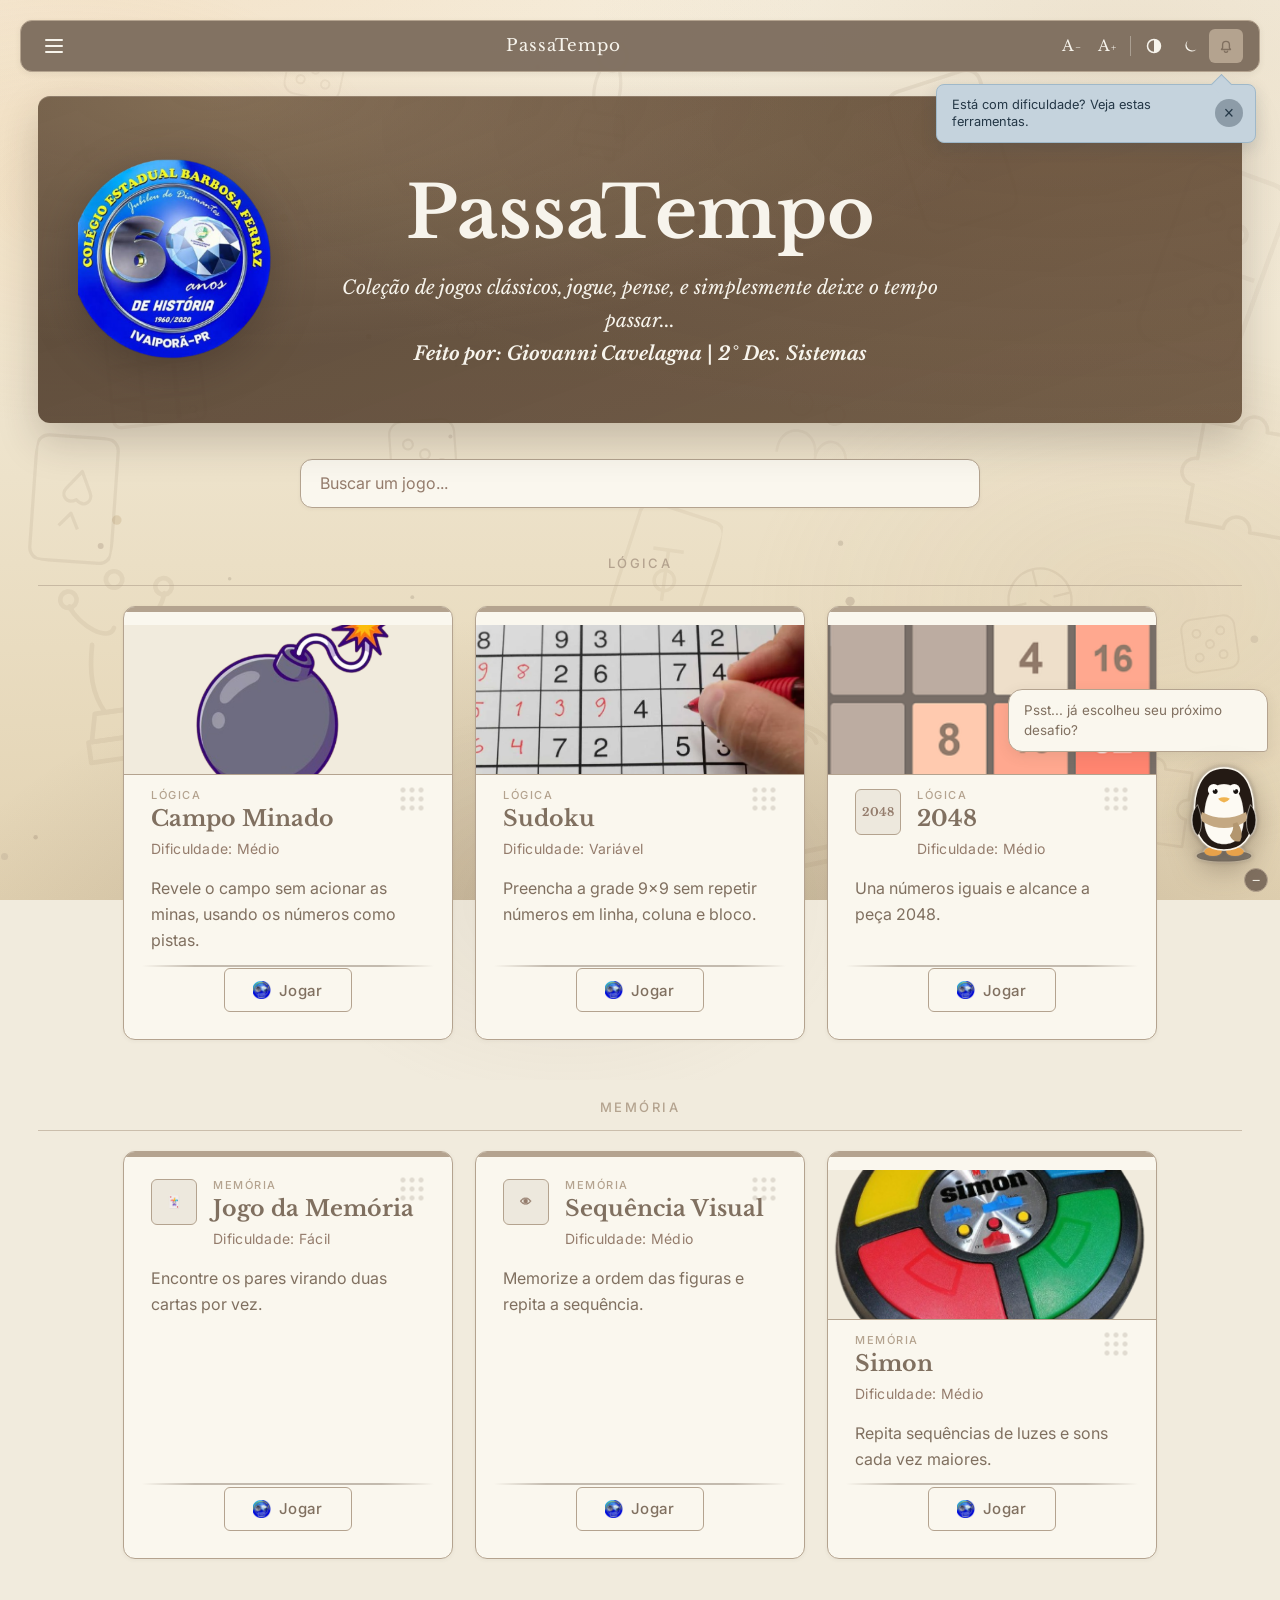
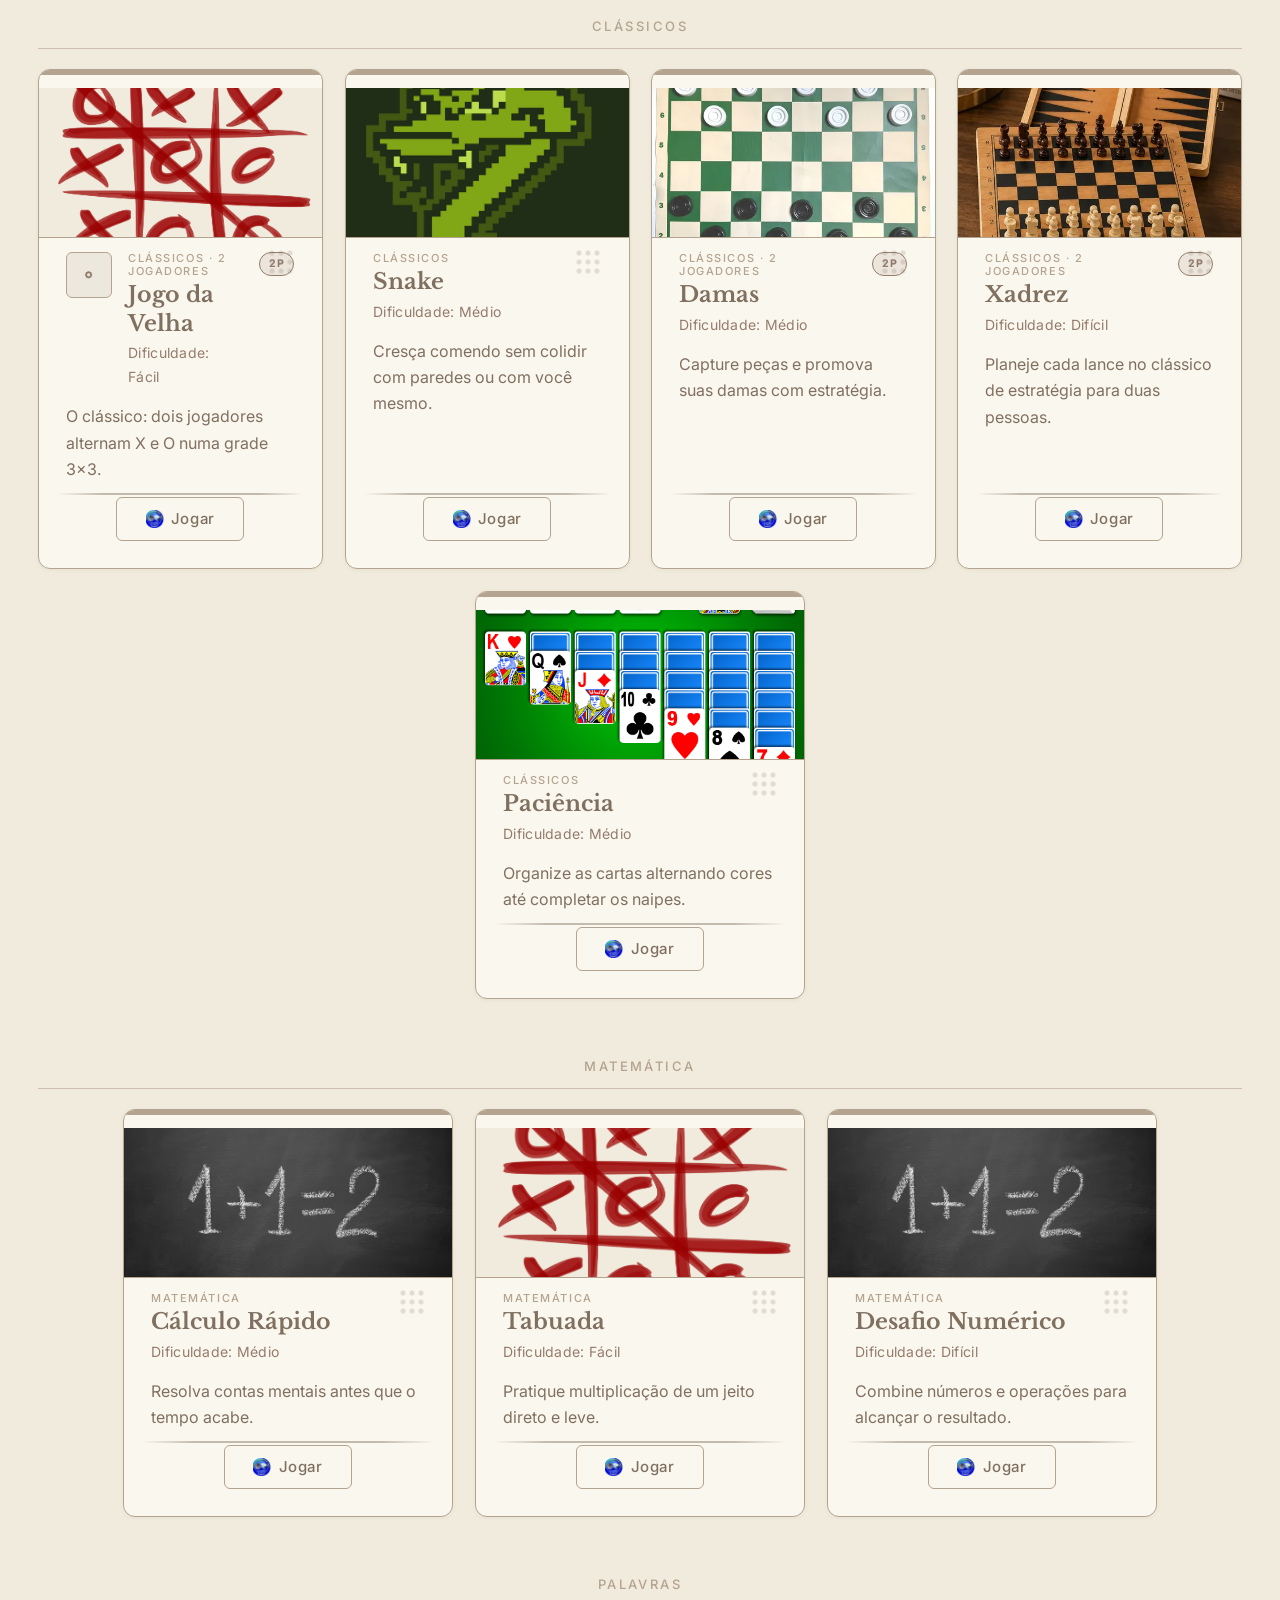
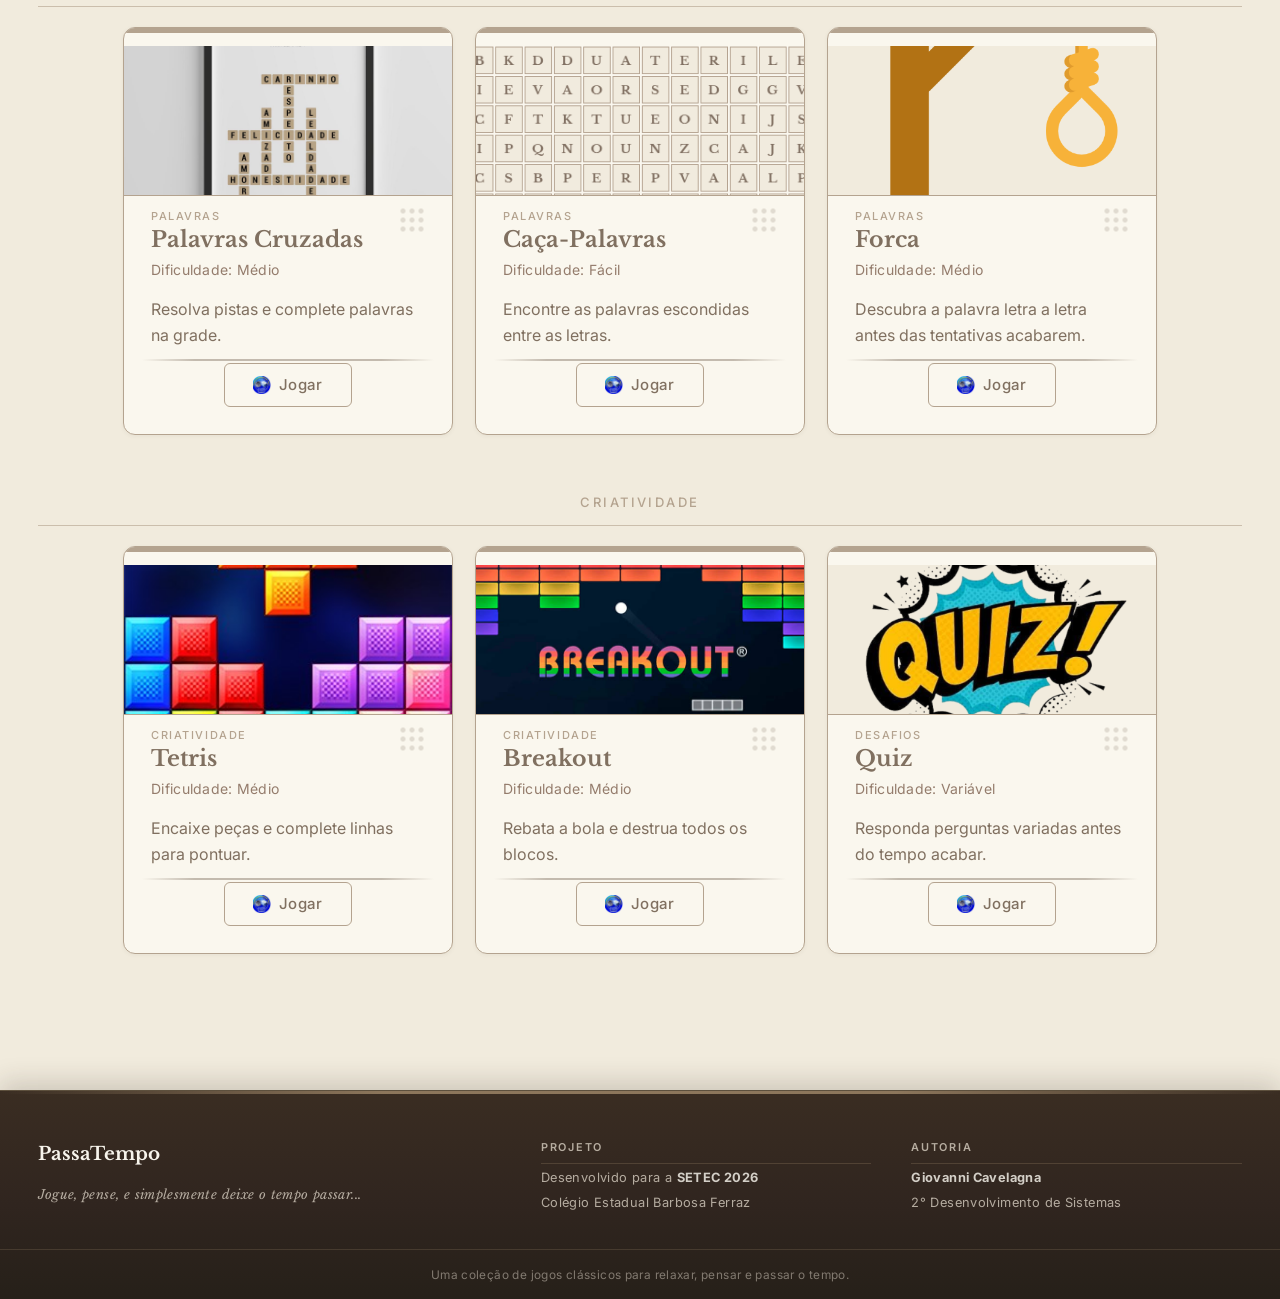
==== commit 41fc2049: "feat: novas imagens e troca de imagens" ====
--- a/src/main/index.html
+++ b/src/main/index.html
@@ -191,6 +191,7 @@
             </article>
 
             <article class="game-card" data-game="two048" data-tags="2048 logica numeros blocos">
+              <img class="card-image" src="img/jogos/2048.png" alt="Sudoku" loading="lazy">
               <div class="card-top"><div class="card-icon-ph" aria-hidden="true">2048</div><div class="card-info"><span class="card-category">Lógica</span><h3 class="card-title">2048</h3><span class="card-meta">Dificuldade: Médio</span></div></div>
               <p class="card-desc">Una números iguais e alcance a peça 2048.</p><button class="card-btn" data-game="two048" aria-label="Jogar 2048">Jogar</button>
             </article>
@@ -229,6 +230,7 @@
           <div class="cards-grid">
 
             <article class="game-card" data-game="tictactoe" data-tags="jogo da velha tic tac toe xo classico dois jogadores">
+              <img class="card-image" src="img/jogos/JogoDaVelha.png" alt="Snake" loading="lazy">
               <div class="card-top">
                 <div class="card-icon-ph" aria-hidden="true">⭘</div>
                 <div class="card-info"><span class="card-category">Clássicos · 2 Jogadores</span><h3 class="card-title">Jogo da Velha</h3><span class="card-meta">Dificuldade: Fácil</span></div>
@@ -276,7 +278,7 @@
         <section class="cat-section" id="categoria-palavras" aria-labelledby="lbl-palavras">
           <h2 class="cat-heading" id="lbl-palavras">Palavras</h2><div class="cards-grid">
             <article class="game-card" data-game="crossword" data-tags="palavras cruzadas letras vocabulario"><img class="card-image" src="img/jogos/PalavrasCruzadas.png" alt="Palavras Cruzadas" loading="lazy"><div class="card-top"><div class="card-info"><span class="card-category">Palavras</span><h3 class="card-title">Palavras Cruzadas</h3><span class="card-meta">Dificuldade: Médio</span></div></div><p class="card-desc">Resolva pistas e complete palavras na grade.</p><button class="card-btn" data-game="crossword" aria-label="Jogar Palavras Cruzadas">Jogar</button></article>
-            <article class="game-card" data-game="wordsearch" data-tags="caca palavras letras vocabulario"><img class="card-image" src="img/jogos/PalavrasCruzadas.png" alt="Caça-Palavras" loading="lazy"><div class="card-top"><div class="card-info"><span class="card-category">Palavras</span><h3 class="card-title">Caça-Palavras</h3><span class="card-meta">Dificuldade: Fácil</span></div></div><p class="card-desc">Encontre as palavras escondidas entre as letras.</p><button class="card-btn" data-game="wordsearch" aria-label="Jogar Caça-Palavras">Jogar</button></article>
+            <article class="game-card" data-game="wordsearch" data-tags="caca palavras letras vocabulario"><img class="card-image" src="img/jogos/CacaPalavra.png" alt="Caça-Palavras" loading="lazy"><div class="card-top"><div class="card-info"><span class="card-category">Palavras</span><h3 class="card-title">Caça-Palavras</h3><span class="card-meta">Dificuldade: Fácil</span></div></div><p class="card-desc">Encontre as palavras escondidas entre as letras.</p><button class="card-btn" data-game="wordsearch" aria-label="Jogar Caça-Palavras">Jogar</button></article>
             <article class="game-card" data-game="hangman" data-tags="forca palavras letras vocabulario"><img class="card-image" src="img/jogos/JogoDaForca.png" alt="Forca" loading="lazy"><div class="card-top"><div class="card-info"><span class="card-category">Palavras</span><h3 class="card-title">Forca</h3><span class="card-meta">Dificuldade: Médio</span></div></div><p class="card-desc">Descubra a palavra letra a letra antes das tentativas acabarem.</p><button class="card-btn" data-game="hangman" aria-label="Jogar Forca">Jogar</button></article>
           </div>
         </section>
@@ -286,12 +288,12 @@
           <h2 class="cat-heading" id="lbl-criatividade">Criatividade</h2>
           <div class="cards-grid">
             <article class="game-card" data-game="blockpuzzle" data-tags="tetris block puzzle blocos logica estrategia encaixe">
-              <img class="card-image" src="img/jogos/Simon.png" alt="Tetris" loading="lazy">
+              <img class="card-image" src="img/jogos/Tetris.png" alt="Tetris" loading="lazy">
               <div class="card-top"><div class="card-info"><span class="card-category">Criatividade</span><h3 class="card-title">Tetris</h3><span class="card-meta">Dificuldade: Médio</span></div></div>
               <p class="card-desc">Encaixe peças e complete linhas para pontuar.</p><button class="card-btn" data-game="blockpuzzle" aria-label="Jogar Tetris">Jogar</button>
             </article>
             <article class="game-card" data-game="breakout" data-tags="breakout arcade classico reflexo blocos">
-              <img class="card-image" src="img/jogos/CampoMinado.png" alt="Breakout" loading="lazy">
+              <img class="card-image" src="img/jogos/Breakout.png" alt="Breakout" loading="lazy">
               <div class="card-top"><div class="card-info"><span class="card-category">Criatividade</span><h3 class="card-title">Breakout</h3><span class="card-meta">Dificuldade: Médio</span></div></div>
               <p class="card-desc">Rebata a bola e destrua todos os blocos.</p><button class="card-btn" data-game="breakout" aria-label="Jogar Breakout">Jogar</button>
             </article>
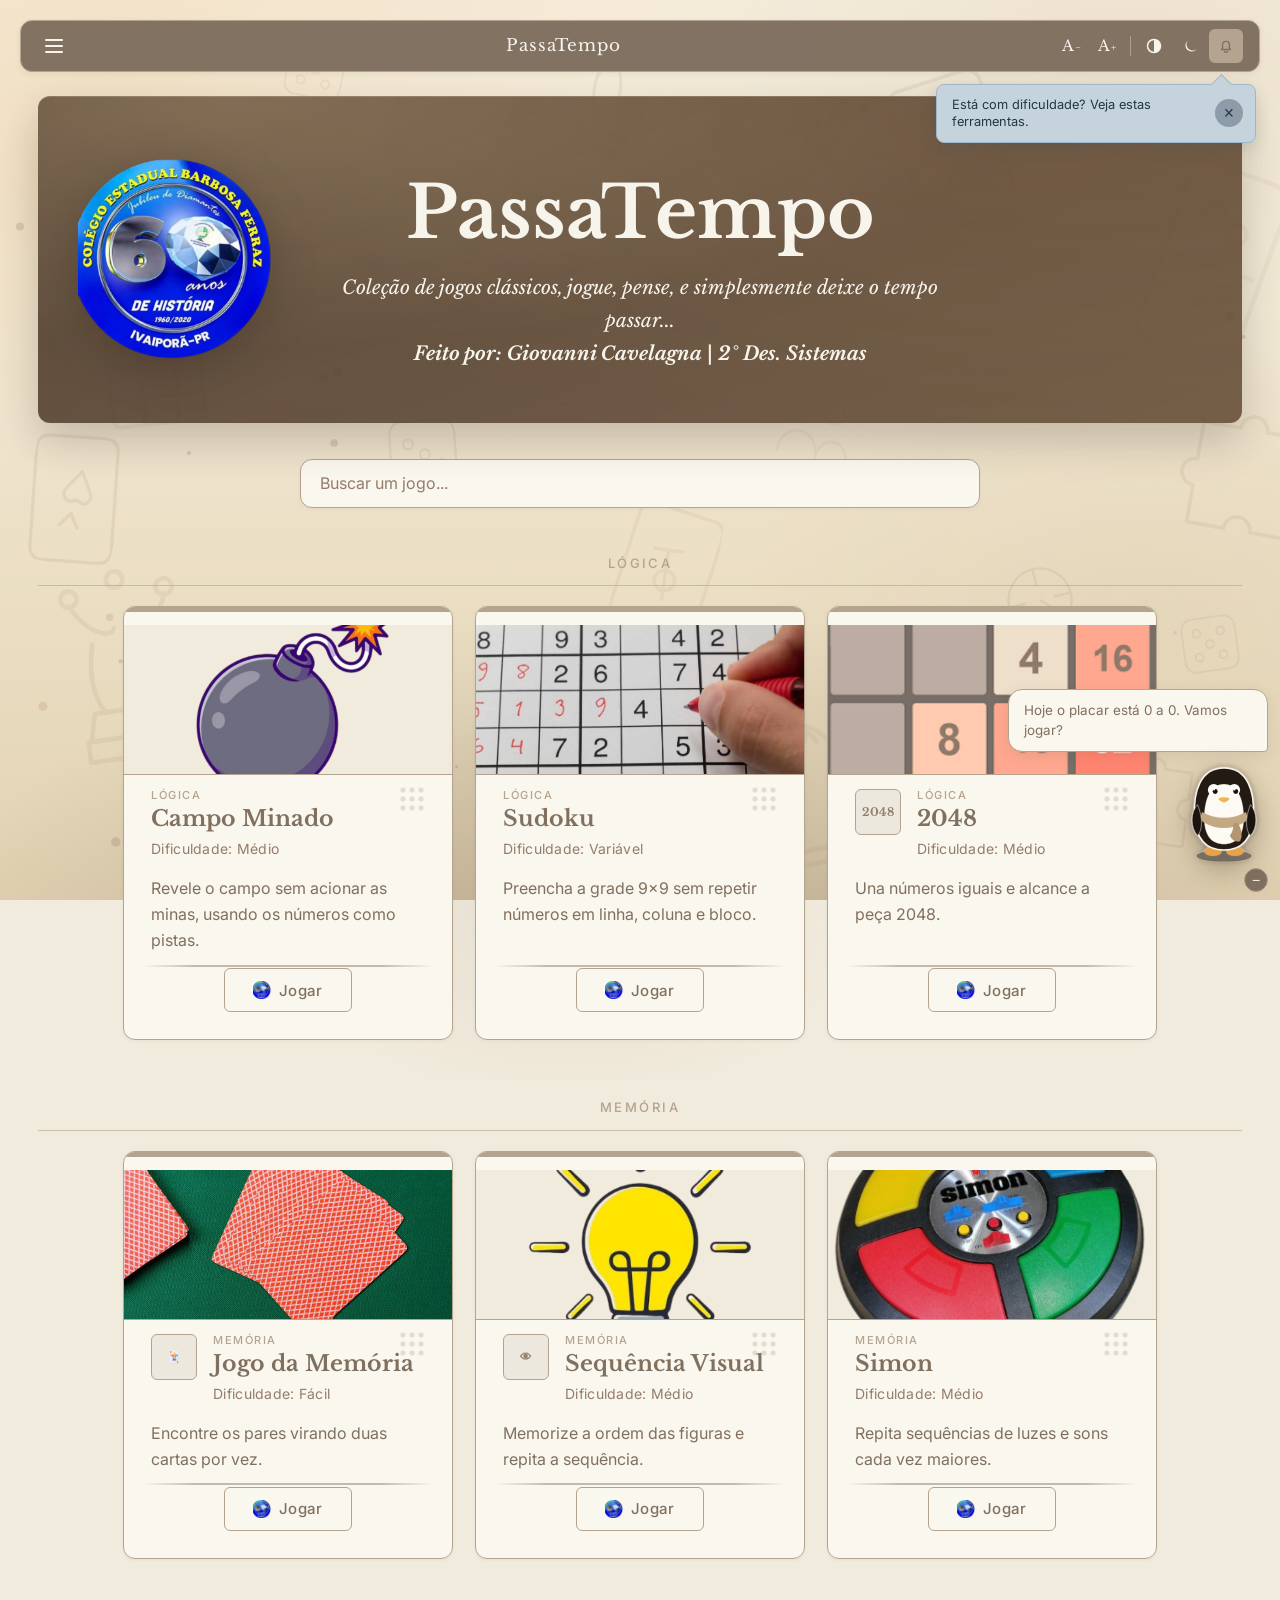
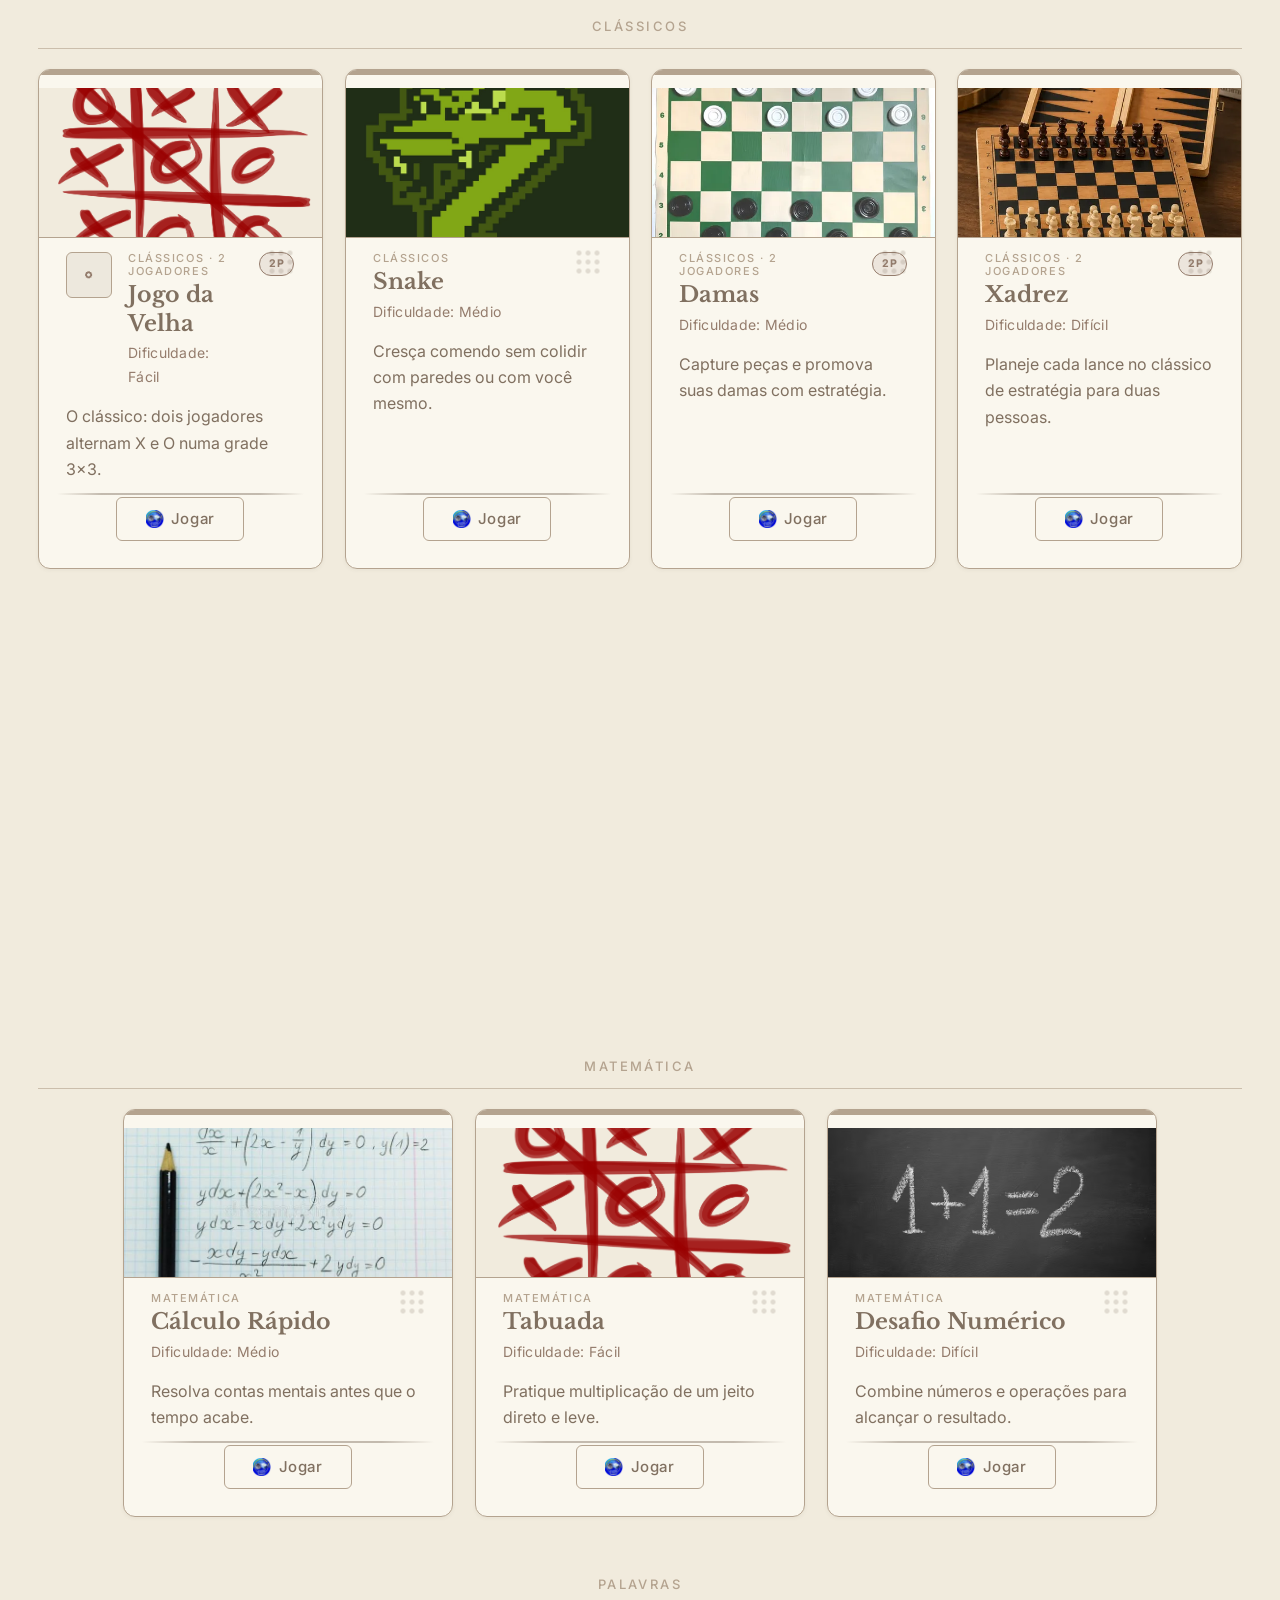
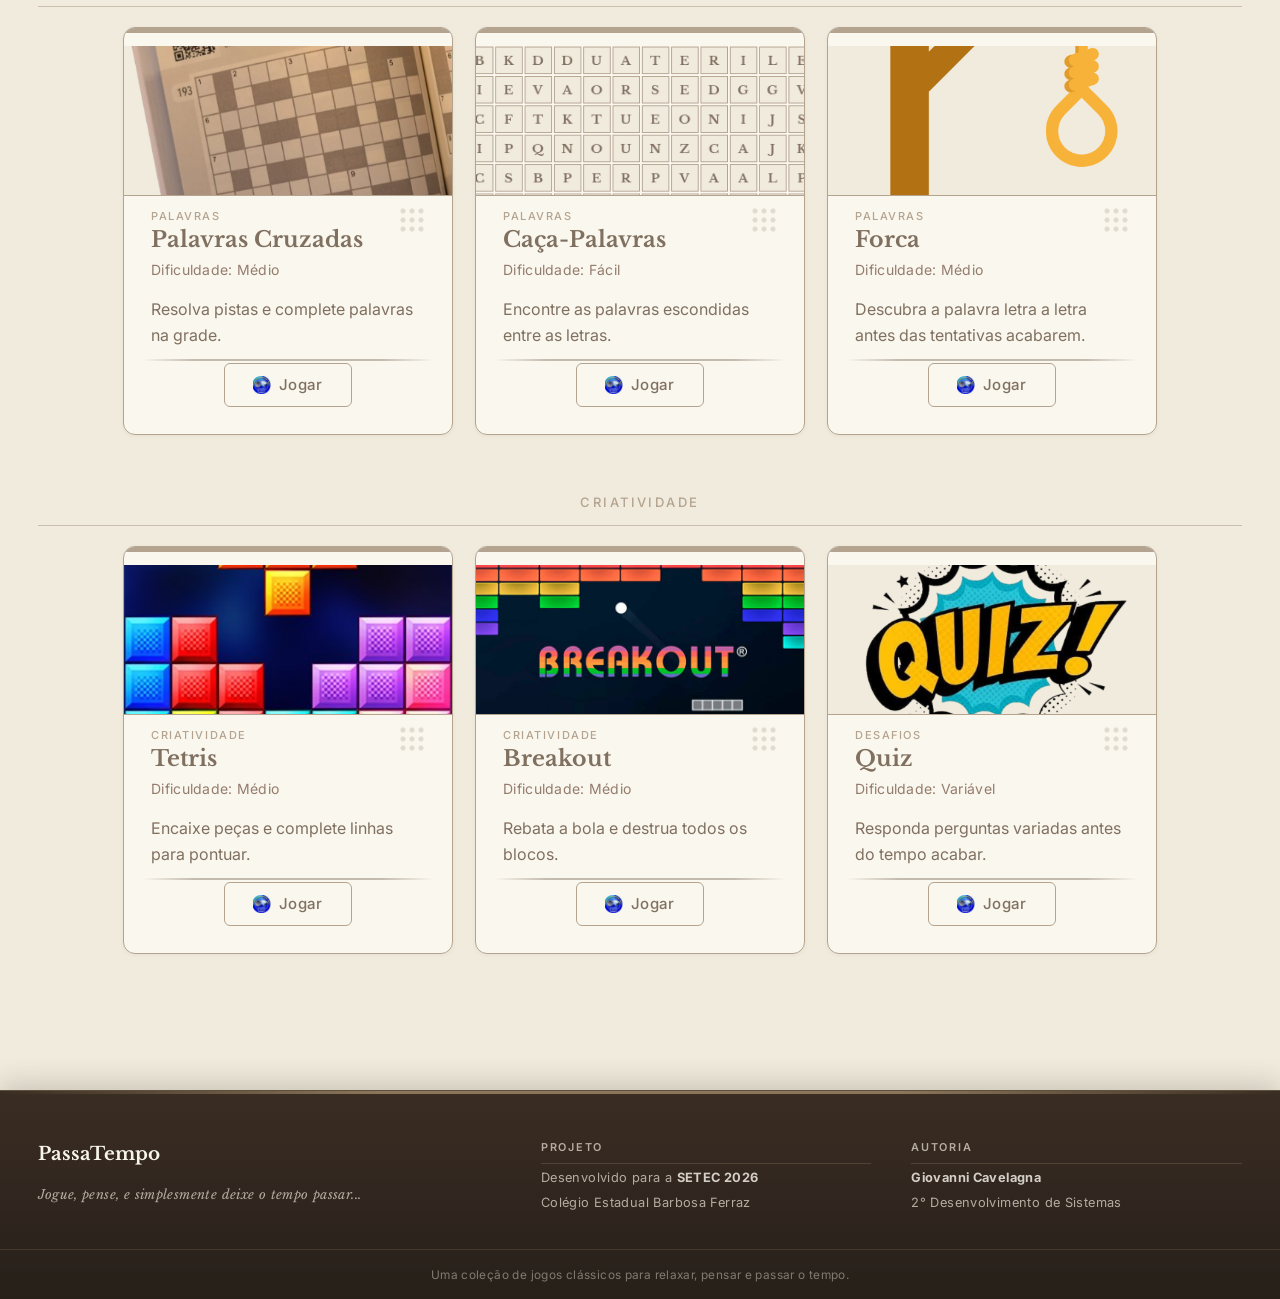
==== commit 688603f1: "feat: add imagens e altera de alguns jogos" ====
--- a/src/main/index.html
+++ b/src/main/index.html
@@ -204,6 +204,7 @@
           <div class="cards-grid">
 
             <article class="game-card" data-game="memory" data-tags="memoria jogo da memoria pares cartas concentracao">
+              <img class="card-image" src="img/jogos/JogoDaMemoria.png" alt="Simon" loading="lazy">
               <div class="card-top">
                 <div class="card-icon-ph" aria-hidden="true">🃏</div>
                 <div class="card-info"><span class="card-category">Memória</span><h3 class="card-title">Jogo da Memória</h3><span class="card-meta">Dificuldade: Fácil</span></div>
@@ -211,7 +212,9 @@
               <p class="card-desc">Encontre os pares virando duas cartas por vez.</p>
               <button class="card-btn" data-game="memory" aria-label="Jogar Jogo da Memória">Jogar</button>
             </article>
+            
             <article class="game-card" data-game="visualseq" data-tags="sequencia visual memoria ordem figuras imagens padrao">
+              <img class="card-image" src="img/jogos/SequenciaVisual.png" alt="Simon" loading="lazy">
               <div class="card-top"><div class="card-icon-ph" aria-hidden="true">👁</div><div class="card-info"><span class="card-category">Memória</span><h3 class="card-title">Sequência Visual</h3><span class="card-meta">Dificuldade: Médio</span></div></div>
               <p class="card-desc">Memorize a ordem das figuras e repita a sequência.</p><button class="card-btn" data-game="visualseq" aria-label="Jogar Sequência Visual">Jogar</button>
             </article>
@@ -270,7 +273,7 @@
 
         <section class="cat-section" id="categoria-matematica" aria-labelledby="lbl-matematica">
           <h2 class="cat-heading" id="lbl-matematica">Matemática</h2><div class="cards-grid">
-            <article class="game-card" data-game="quickcalc" data-tags="calculo rapido matematica contas"><img class="card-image" src="img/jogos/CalculoRapido.png" alt="Cálculo Rápido" loading="lazy"><div class="card-top"><div class="card-info"><span class="card-category">Matemática</span><h3 class="card-title">Cálculo Rápido</h3><span class="card-meta">Dificuldade: Médio</span></div></div><p class="card-desc">Resolva contas mentais antes que o tempo acabe.</p><button class="card-btn" data-game="quickcalc" aria-label="Jogar Cálculo Rápido">Jogar</button></article>
+            <article class="game-card" data-game="quickcalc" data-tags="calculo rapido matematica contas"><img class="card-image" src="img/jogos/DesafioNumerico.png" alt="Cálculo Rápido" loading="lazy"><div class="card-top"><div class="card-info"><span class="card-category">Matemática</span><h3 class="card-title">Cálculo Rápido</h3><span class="card-meta">Dificuldade: Médio</span></div></div><p class="card-desc">Resolva contas mentais antes que o tempo acabe.</p><button class="card-btn" data-game="quickcalc" aria-label="Jogar Cálculo Rápido">Jogar</button></article>
             <article class="game-card" data-game="timestable" data-tags="tabuada matematica multiplicacao"><img class="card-image" src="img/jogos/JogoDaVelha.png" alt="Tabuada" loading="lazy"><div class="card-top"><div class="card-info"><span class="card-category">Matemática</span><h3 class="card-title">Tabuada</h3><span class="card-meta">Dificuldade: Fácil</span></div></div><p class="card-desc">Pratique multiplicação de um jeito direto e leve.</p><button class="card-btn" data-game="timestable" aria-label="Jogar Tabuada">Jogar</button></article>
             <article class="game-card" data-game="numberchallenge" data-tags="desafio numerico matematica numeros"><img class="card-image" src="img/jogos/CalculoRapido.png" alt="Desafio Numérico" loading="lazy"><div class="card-top"><div class="card-info"><span class="card-category">Matemática</span><h3 class="card-title">Desafio Numérico</h3><span class="card-meta">Dificuldade: Difícil</span></div></div><p class="card-desc">Combine números e operações para alcançar o resultado.</p><button class="card-btn" data-game="numberchallenge" aria-label="Jogar Desafio Numérico">Jogar</button></article>
           </div>
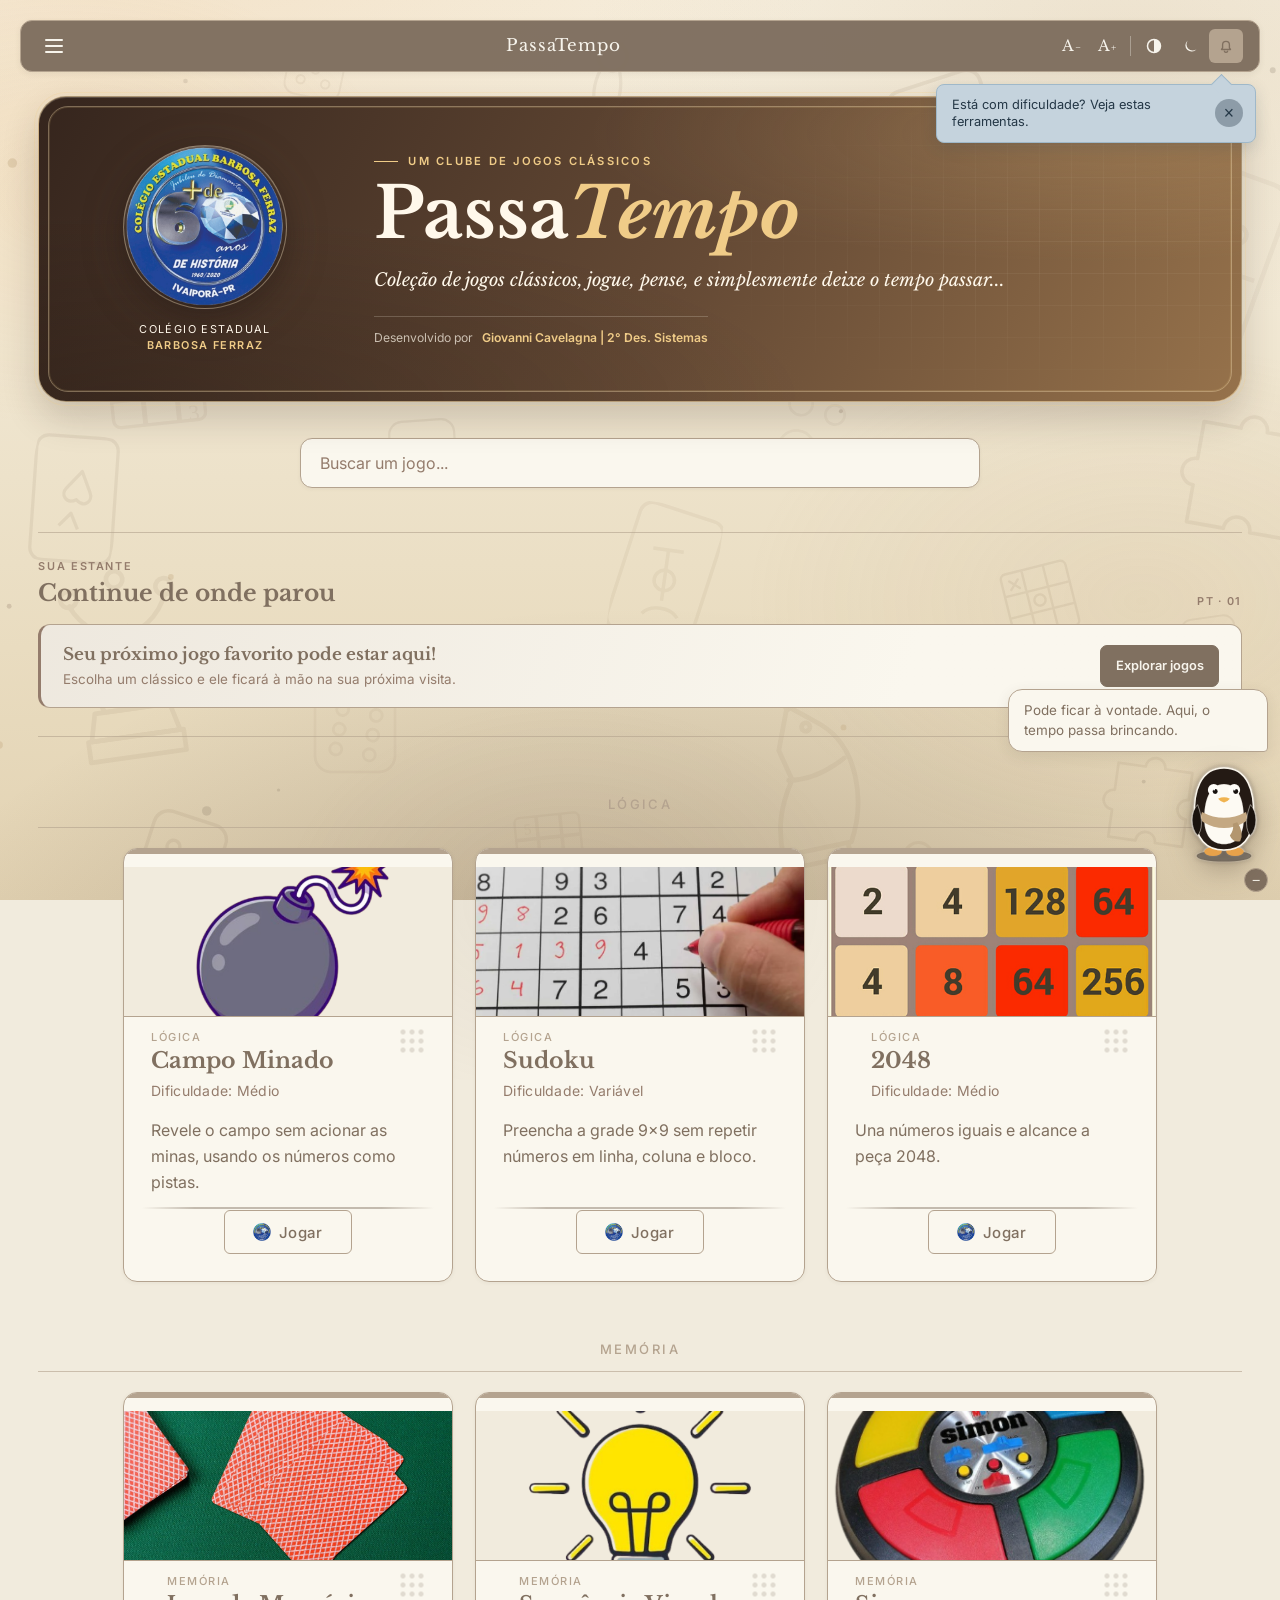
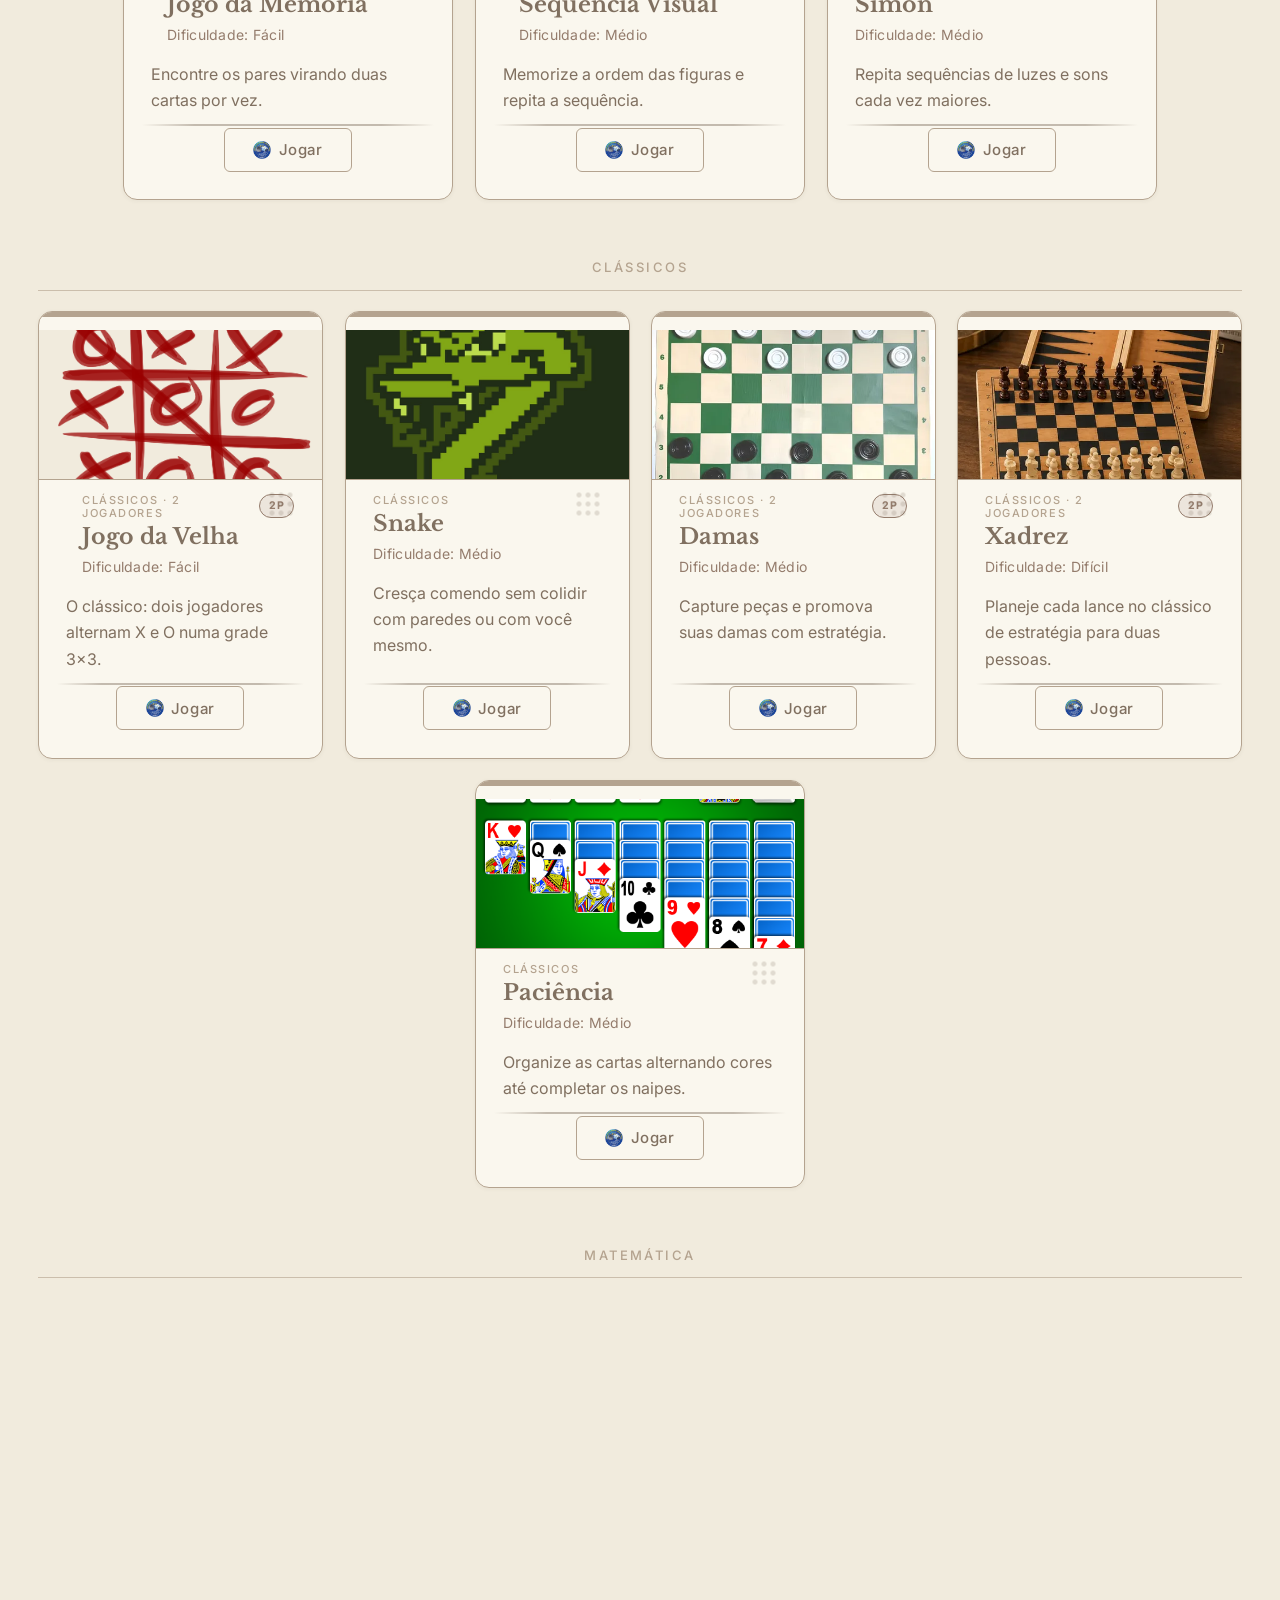
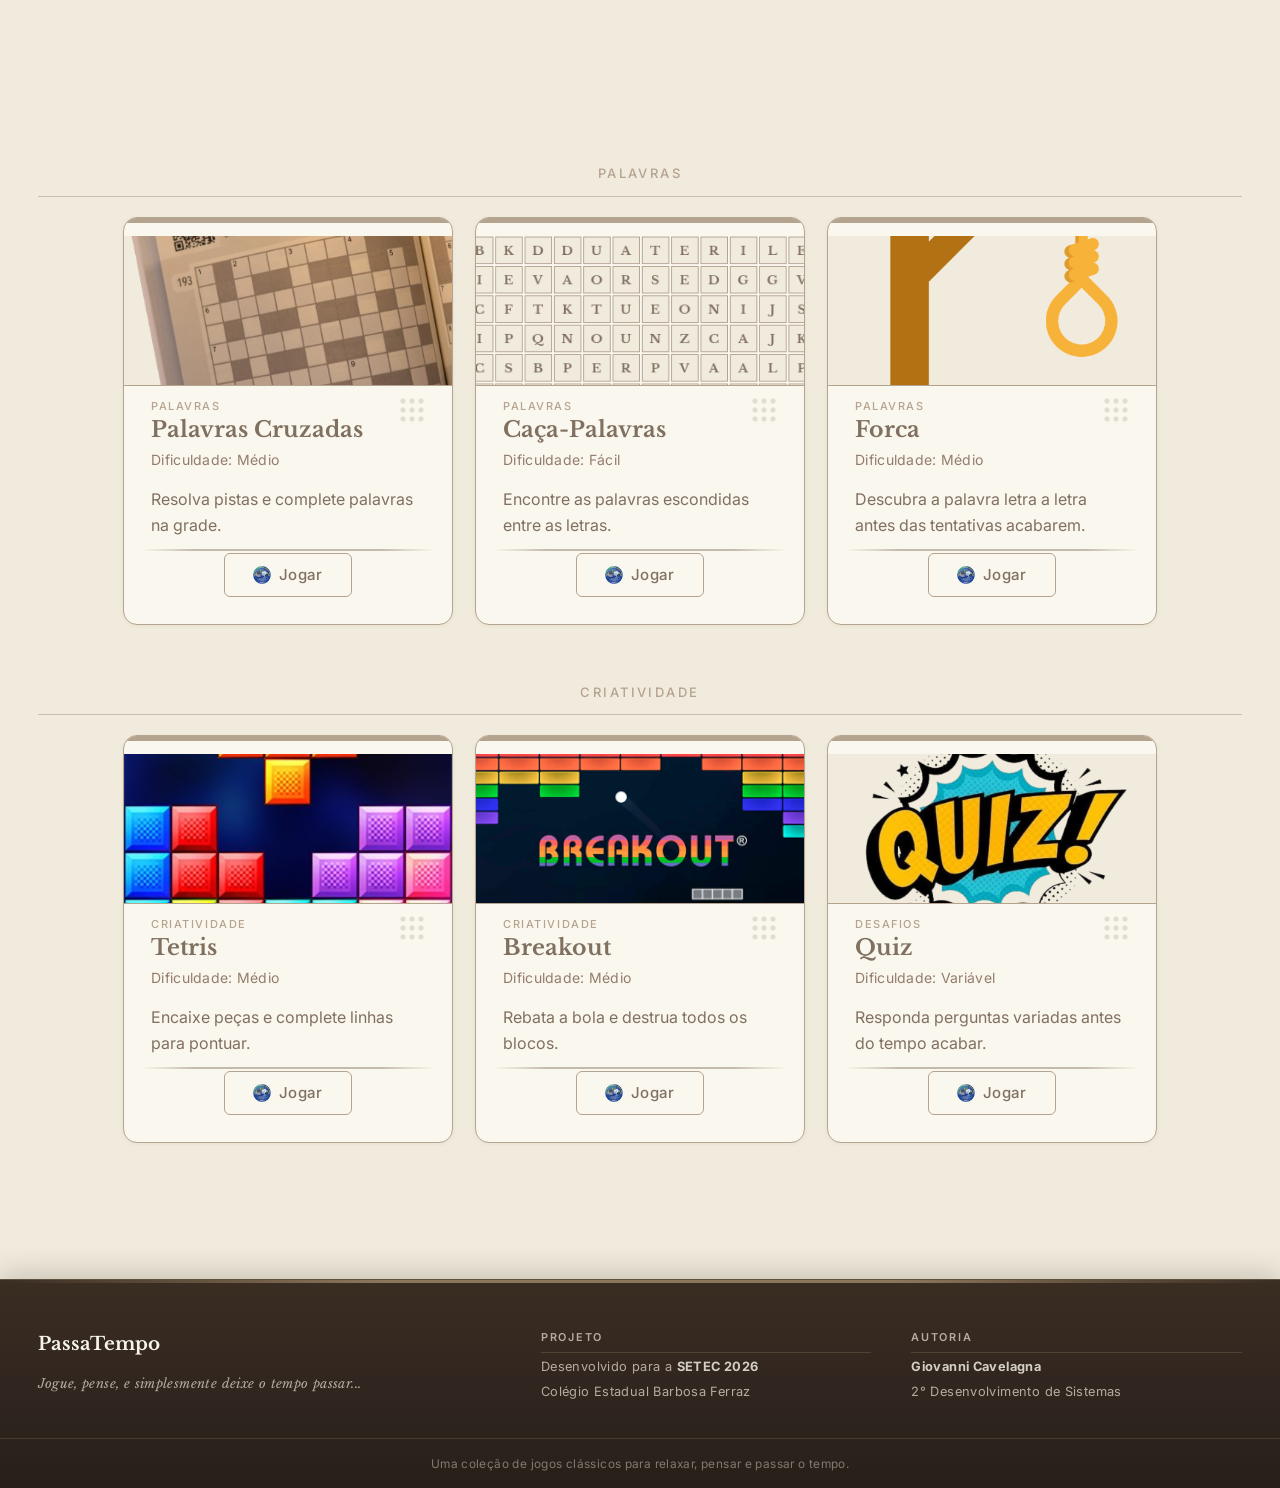
==== commit 56aa9bf6: "refactor: correções e melhoria no design" ====
--- a/src/main/index.html
+++ b/src/main/index.html
@@ -135,16 +135,22 @@
     <div id="view-home" class="view">
 
       <header class="site-header">
-        <div class="site-title-mark-wrap">
-          <img class="site-title-mark" src="img/outros/logo.png" alt="Logo do Colégio Estadual Barbosa Ferraz">
+        <div class="site-header-inner">
+          <div class="site-header-seal">
+            <div class="site-title-mark-wrap">
+              <img class="site-title-mark" src="img/outros/logo.png" alt="Logo do Colégio Estadual Barbosa Ferraz">
+            </div>
+            <p class="site-header-school">Colégio Estadual<br><strong>Barbosa Ferraz</strong></p>
+          </div>
+          <div class="site-header-copy">
+            <p class="site-kicker">Um clube de jogos clássicos</p>
+            <h1 class="site-title">Passa<span class="site-title-accent">Tempo</span></h1>
+            <p class="site-subtitle">
+              Coleção de jogos clássicos, jogue, pense, e simplesmente deixe o tempo passar...
+            </p>
+            <p class="site-byline"><span>Desenvolvido por</span><strong>Giovanni Cavelagna | 2° Des. Sistemas</strong></p>
+          </div>
         </div>
-        <h1 class="site-title">PassaTempo</h1>
-        <p class="site-subtitle">
-          Coleção de jogos clássicos, jogue, pense, e simplesmente deixe o tempo passar...
-        </p>
-        <p class="site-subtitle">
-          <b>Feito por: Giovanni Cavelagna | 2° Des. Sistemas</b>
-        </p>
       </header>
 
       <!-- Busca em tempo real -->
@@ -164,6 +170,24 @@
       <!-- Mensagem quando busca não encontra nada -->
       <p class="search-empty" id="search-empty" hidden aria-live="polite" role="status"></p>
 
+      <section class="continue-section" id="continue-section" aria-labelledby="continue-title">
+        <div class="continue-heading">
+          <div>
+            <p class="continue-kicker">Sua estante</p>
+            <h2 id="continue-title">Continue de onde parou</h2>
+          </div>
+          <span class="continue-mark" aria-hidden="true">PT · 01</span>
+        </div>
+        <div class="continue-empty" id="continue-empty">
+          <div>
+            <p class="continue-empty-title">Seu próximo jogo favorito pode estar aqui!</p>
+            <p class="continue-empty-copy">Escolha um clássico e ele ficará à mão na sua próxima visita.</p>
+          </div>
+          <button class="continue-explore" id="continue-explore" type="button">Explorar jogos</button>
+        </div>
+        <div class="recent-games-grid" id="recent-games-list" hidden></div>
+      </section>
+
       <!-- Catálogo de jogos por categoria -->
       <div class="catalog" id="catalog">
 
@@ -191,8 +215,8 @@
             </article>
 
             <article class="game-card" data-game="two048" data-tags="2048 logica numeros blocos">
-              <img class="card-image" src="img/jogos/2048.png" alt="Sudoku" loading="lazy">
-              <div class="card-top"><div class="card-icon-ph" aria-hidden="true">2048</div><div class="card-info"><span class="card-category">Lógica</span><h3 class="card-title">2048</h3><span class="card-meta">Dificuldade: Médio</span></div></div>
+              <img class="card-image" src="img/jogos/2048.png" alt="2048" loading="lazy">
+              <div class="card-top"><div class="card-icon-ph" aria-hidden="true"></div><div class="card-info"><span class="card-category">Lógica</span><h3 class="card-title">2048</h3><span class="card-meta">Dificuldade: Médio</span></div></div>
               <p class="card-desc">Una números iguais e alcance a peça 2048.</p><button class="card-btn" data-game="two048" aria-label="Jogar 2048">Jogar</button>
             </article>
           </div>
@@ -204,9 +228,9 @@
           <div class="cards-grid">
 
             <article class="game-card" data-game="memory" data-tags="memoria jogo da memoria pares cartas concentracao">
-              <img class="card-image" src="img/jogos/JogoDaMemoria.png" alt="Simon" loading="lazy">
+              <img class="card-image" src="img/jogos/JogoDaMemoria.png" alt="Jogo da Memória" loading="lazy">
               <div class="card-top">
-                <div class="card-icon-ph" aria-hidden="true">🃏</div>
+                <div class="card-icon-ph" aria-hidden="true"></div>
                 <div class="card-info"><span class="card-category">Memória</span><h3 class="card-title">Jogo da Memória</h3><span class="card-meta">Dificuldade: Fácil</span></div>
               </div>
               <p class="card-desc">Encontre os pares virando duas cartas por vez.</p>
@@ -214,8 +238,8 @@
             </article>
             
             <article class="game-card" data-game="visualseq" data-tags="sequencia visual memoria ordem figuras imagens padrao">
-              <img class="card-image" src="img/jogos/SequenciaVisual.png" alt="Simon" loading="lazy">
-              <div class="card-top"><div class="card-icon-ph" aria-hidden="true">👁</div><div class="card-info"><span class="card-category">Memória</span><h3 class="card-title">Sequência Visual</h3><span class="card-meta">Dificuldade: Médio</span></div></div>
+              <img class="card-image" src="img/jogos/SequenciaVisual.png" alt="Sequência Visual" loading="lazy">
+              <div class="card-top"><div class="card-icon-ph" aria-hidden="true"></div><div class="card-info"><span class="card-category">Memória</span><h3 class="card-title">Sequência Visual</h3><span class="card-meta">Dificuldade: Médio</span></div></div>
               <p class="card-desc">Memorize a ordem das figuras e repita a sequência.</p><button class="card-btn" data-game="visualseq" aria-label="Jogar Sequência Visual">Jogar</button>
             </article>
             <article class="game-card" data-game="simon" data-tags="simon memoria sequencia sons cores luz">
@@ -233,9 +257,9 @@
           <div class="cards-grid">
 
             <article class="game-card" data-game="tictactoe" data-tags="jogo da velha tic tac toe xo classico dois jogadores">
-              <img class="card-image" src="img/jogos/JogoDaVelha.png" alt="Snake" loading="lazy">
+              <img class="card-image" src="img/jogos/JogoDaVelha.png" alt="Jogo da Velha" loading="lazy">
               <div class="card-top">
-                <div class="card-icon-ph" aria-hidden="true">⭘</div>
+                <div class="card-icon-ph" aria-hidden="true"></div>
                 <div class="card-info"><span class="card-category">Clássicos · 2 Jogadores</span><h3 class="card-title">Jogo da Velha</h3><span class="card-meta">Dificuldade: Fácil</span></div>
                 <span class="card-players" title="Este jogo é para duas pessoas">2P</span>
               </div>
--- a/src/main/style.css
+++ b/src/main/style.css
@@ -564,79 +564,161 @@
 
 /* ── Header / Hero ───────────────────────────────────────── */
 /* ── Header / Hero ───────────────────────────────────── */
+:root {
+  --hero-ink: #35251d;
+  --hero-mid: #654a35;
+  --hero-light: #96724b;
+  --hero-accent: #f0cc88;
+  --hero-text: #fff8eb;
+  --hero-line: rgba(247, 225, 190, 0.48);
+  --hero-inset: rgba(255, 249, 235, 0.2);
+  --hero-grid: rgba(255, 244, 220, 0.12);
+  --hero-glow: rgba(250, 210, 145, 0.17);
+}
+
+[data-theme="dark"] {
+  --hero-ink: #211a19;
+  --hero-mid: #392b2b;
+  --hero-light: #62483c;
+  --hero-accent: #e2bc84;
+  --hero-text: #f8eee0;
+  --hero-line: rgba(226, 188, 132, 0.44);
+  --hero-inset: rgba(248, 238, 224, 0.18);
+  --hero-grid: rgba(248, 238, 224, 0.1);
+  --hero-glow: rgba(224, 166, 112, 0.15);
+}
+
+[data-theme="high-contrast"] {
+  --hero-ink: #000000;
+  --hero-mid: #080808;
+  --hero-light: #15110a;
+  --hero-accent: #f5c842;
+  --hero-text: #ffffff;
+  --hero-line: #f5c842;
+  --hero-inset: rgba(255, 255, 255, 0.72);
+  --hero-grid: rgba(245, 200, 66, 0.3);
+  --hero-glow: rgba(245, 200, 66, 0.1);
+}
+
 .site-header {
-  position: sticky;
-  top: calc(var(--topbar-h) + var(--topbar-gap) * 2);
+  position: relative;
   z-index: 90;
-  text-align: center;
-  padding: 4.75rem 2rem 3.25rem;
-  border-radius: var(--radius);
+  isolation: isolate;
+  padding: 3rem clamp(1.75rem, 4vw, 4rem);
+  border: 1px solid var(--hero-line);
+  border-radius: 28px;
   margin-bottom: 2.25rem;
   overflow: hidden;
-  /* Degradê animado e suave: sem caixa sólida, apenas luz marrom/caramelo */
   background:
-    radial-gradient(120% 140% at 15% 0%, rgba(196, 168, 130, 0.38), transparent 55%),
-    radial-gradient(120% 150% at 85% 10%, rgba(138, 106, 74, 0.30), transparent 60%),
-    linear-gradient(160deg, rgba(74, 57, 43, 0.92), rgba(107, 81, 56, 0.85) 45%, rgba(148, 116, 82, 0.82));
-  background-size: 100% 100%, 100% 100%, 300% 300%;
-  animation: header-flow 16s ease-in-out infinite;
+    radial-gradient(ellipse at 88% 12%, var(--hero-glow), transparent 34%),
+    radial-gradient(ellipse at 6% 100%, rgba(22, 14, 11, 0.22), transparent 44%),
+    linear-gradient(118deg, var(--hero-ink), var(--hero-mid) 55%, var(--hero-light));
   box-shadow:
-    0 18px 40px rgba(48, 37, 31, 0.22),
-    inset 0 1px 0 rgba(247, 244, 236, 0.18);
-  transition: box-shadow var(--transition);
-}
-@keyframes header-flow {
-  0%   { background-position: 0% 50%; }
-  50%  { background-position: 100% 50%; }
-  100% { background-position: 0% 50%; }
-}
-
-/* Brilho suave que atravessa o header (reflexo de luz) */
+    0 16px 36px rgba(48, 37, 31, 0.2),
+    inset 0 1px 0 rgba(255, 249, 235, 0.18);
+  transition: box-shadow 260ms ease, border-color 260ms ease;
+}
+.site-header::before {
+  content: '';
+  position: absolute;
+  inset: 9px;
+  z-index: -1;
+  border: 1px solid var(--hero-inset);
+  border-radius: 20px;
+  pointer-events: none;
+}
 .site-header::after {
   content: '';
   position: absolute;
-  top: 0;
-  left: -60%;
-  width: 45%;
-  height: 100%;
-  background: linear-gradient(100deg, transparent, rgba(255, 252, 240, 0.16), transparent);
-  transform: skewX(-14deg);
-  animation: header-shine 7s ease-in-out infinite;
+  inset: 0 0 0 auto;
+  z-index: -1;
+  width: 46%;
+  background:
+    repeating-linear-gradient(90deg, transparent 0 31px, var(--hero-grid) 31px 32px),
+    repeating-linear-gradient(0deg, transparent 0 31px, var(--hero-grid) 31px 32px);
+  opacity: 0.58;
+  mask-image: radial-gradient(ellipse at 72% 48%, #000 0%, transparent 75%);
+  animation: hero-pattern-breathe 24s ease-in-out infinite alternate;
   pointer-events: none;
 }
-@keyframes header-shine {
-  0%, 55%  { left: -60%; }
-  85%, 100% { left: 130%; }
+
+@keyframes hero-pattern-breathe {
+  from { opacity: 0.38; }
+  to { opacity: 0.7; }
+}
+
+.site-header-inner {
+  position: relative;
+  z-index: 1;
+  display: grid;
+  grid-template-columns: minmax(150px, 210px) minmax(0, 1fr);
+  align-items: center;
+  gap: clamp(2rem, 5vw, 4.5rem);
+  width: min(100%, 1080px);
+  margin: 0 auto;
 }
 
 .site-title-mark-wrap {
-  position: absolute;
-  top: 50%;
-  left: 2.5rem;
-  width: 200px;
-  height: 200px;
-  transform: translateY(-50%);
-}
+  display: grid;
+  place-items: center;
+  width: 164px;
+  height: 164px;
+  border: 1px solid var(--hero-line);
+  border-radius: 50%;
+  background: radial-gradient(circle at 35% 25%, rgba(255, 250, 237, 0.18), rgba(20, 13, 10, 0.2) 76%);
+  box-shadow: inset 0 1px 0 rgba(255, 249, 235, 0.22), 0 8px 18px rgba(20, 13, 10, 0.18);
+}
+
+.site-header-seal { display: grid; justify-items: center; gap: 0.8rem; }
+.site-header-school { color: var(--hero-text); font-size: 0.68rem; line-height: 1.45; text-align: center; text-transform: uppercase; letter-spacing: 0.13em; opacity: 0.82; }
+.site-header-school strong { color: var(--hero-accent); font-weight: 600; }
+.site-header-copy { min-width: 0; max-width: 690px; }
+.site-kicker { display: flex; align-items: center; gap: 0.65rem; margin-bottom: 0.35rem; color: var(--hero-accent); font-size: 0.7rem; font-weight: 600; letter-spacing: 0.2em; text-transform: uppercase; }
+.site-kicker::before { content: ''; width: 1.5rem; height: 1px; background: currentColor; }
 
 .site-title {
   font-family: var(--font-serif);
-  font-size: 72px;
+  font-size: 4.4rem;
   font-weight: 700;
-  color: var(--on-brown);
+  color: var(--hero-text);
   letter-spacing: 0;
-  line-height: 1.15;
-  margin-bottom: 1rem;
-}
+  line-height: 1.08;
+  margin-bottom: 0.8rem;
+}
+.site-title-accent { color: var(--hero-accent); font-style: italic; }
 
 .site-subtitle {
   font-family: var(--font-serif);
   font-style: italic;
-  font-size: 19px;
-  color: var(--on-brown);
-  opacity: 0.88;
-  line-height: 1.75;
-  max-width: 55ch;
-  margin: 0 auto;
+  font-size: 1.12rem;
+  color: var(--hero-text);
+  opacity: 0.9;
+  line-height: 1.7;
+  max-width: 54ch;
+  margin: 0;
+}
+
+.site-byline {
+  display: flex;
+  flex-wrap: wrap;
+  align-items: baseline;
+  gap: 0.25rem 0.55rem;
+  width: fit-content;
+  max-width: 100%;
+  margin-top: 1.25rem;
+  padding-top: 0.75rem;
+  border-top: 1px solid var(--hero-inset);
+  color: var(--hero-text);
+  font-size: 0.76rem;
+  line-height: 1.5;
+}
+.site-byline span { opacity: 0.7; }
+.site-byline strong { color: var(--hero-accent); font-weight: 600; }
+
+@media (max-width: 899px) {
+  .site-title { font-size: 3.35rem; }
+  .site-header-inner { grid-template-columns: minmax(130px, 170px) minmax(0, 1fr); gap: 2rem; }
+  .site-title-mark-wrap { width: 138px; height: 138px; }
 }
 
 /* ── Busca ───────────────────────────────────────────────── */
@@ -727,6 +809,7 @@
 }
 
 .card-top { display: flex; align-items: flex-start; gap: 1rem; }
+/*
 .card-icon-ph {
   flex-shrink: 0;
   display: grid;
@@ -740,7 +823,7 @@
   font: 700 0.72rem var(--font-serif);
   letter-spacing: 0.02em;
 }
-
+*/
 .card-players {
   flex-shrink: 0;
   align-self: flex-start;
@@ -2125,7 +2208,7 @@
 .site-footer .footer-brand { color: var(--on-brown); font-family: var(--font-serif); font-size: 1.15rem; font-weight: 700; letter-spacing: 0; opacity: 1; margin-bottom: 0.35rem; }
 
 @media (max-width: 899px) {
-  .site-title { font-size: 42px; }
+  .site-title { font-size: 3.35rem; }
 }
 
 /* ── Responsivo ──────────────────────────────────────────── */
@@ -2138,24 +2221,35 @@
   .topbar-divider { display: none; }
 
   .site-header {
-    padding: 3.5rem 1.25rem 2rem;
+    padding: 2rem 1.2rem;
   }
 
+  .site-header-inner {
+    grid-template-columns: minmax(0, 1fr);
+    gap: 1.2rem;
+    text-align: center;
+  }
+
+  .site-header-seal {
+    gap: 0.4rem;
+  }
+
   .site-title-mark-wrap {
-    position: static;
-    width: 120px;
-    height: 120px;
-    margin: 0 auto 0.5rem;
-    transform: none;
+    width: 112px;
+    height: 112px;
   }
 
   .site-title-mark {
-    width: 120px;
-    height: 120px;
+    width: 98px;
+    height: 98px;
   }
 
-  .site-title { font-size: 34px; }
-  .site-subtitle { font-size: 16px; line-height: 1.65; }
+  .site-header-school { font-size: 0.62rem; }
+  .site-kicker { justify-content: center; font-size: 0.64rem; }
+  .site-title { font-size: 2.5rem; }
+  .site-subtitle { margin-inline: auto; font-size: 1rem; line-height: 1.65; }
+  .site-byline { justify-content: center; margin-inline: auto; font-size: 0.7rem; }
+  .site-header::after { width: 100%; opacity: 0.3; }
   .game-card { padding: 1.45rem; }
 
   .mem-grid {
@@ -2175,6 +2269,9 @@
 }
 
 @media (max-width: 400px) {
+  .site-header { padding: 1.7rem 1rem; }
+  .site-title { font-size: 2.2rem; }
+  .site-header::before { inset: 6px; }
   .a11y-btn { width: 30px; height: 30px; }
   .topbar-inner { padding: 0 0.6rem; }
   .sdk-grid { grid-template-columns: repeat(9, 36px); grid-template-rows: repeat(9, 36px); }
@@ -2925,19 +3022,10 @@
 /* ═══════════════════════════
    Logo interativa — tilt 3D + sway ocasional
    ═══════════════════════════════════════════ */
-.site-title-mark-wrap {
-  position: absolute;
-  top: 50%;
-  left: 2.5rem;
-  transform: translateY(-50%);
-  width: 200px;
-  height: 200px;
-}
-
 .site-title-mark {
   position: static;
-  width: 200px;
-  height: 200px;
+  width: 100%;
+  height: 100%;
   object-fit: contain;
   --logo-rx: 0deg;
   --logo-ry: 0deg;
@@ -2961,38 +3049,28 @@
    ═══════════════════════════ */
 .site-header.will-enter .site-title-mark,
 .site-header.will-enter .site-title,
-.site-header.will-enter .site-subtitle {
+.site-header.will-enter .site-subtitle,
+.site-header.will-enter .site-kicker,
+.site-header.will-enter .site-byline,
+.site-header.will-enter .site-header-school {
   opacity: 0;
   transform: translateY(12px);
   animation: banner-in 360ms ease-out forwards;
 }
 .site-header.will-enter .site-title-mark { animation-delay: 40ms; }
-.site-header.will-enter .site-title { animation-delay: 140ms; }
-.site-header.will-enter .site-subtitle:nth-of-type(1) { animation-delay: 240ms; }
-.site-header.will-enter .site-subtitle:nth-of-type(2) { animation-delay: 320ms; }
+.site-header.will-enter .site-kicker { animation-delay: 100ms; }
+.site-header.will-enter .site-title { animation-delay: 150ms; }
+.site-header.will-enter .site-subtitle { animation-delay: 230ms; }
+.site-header.will-enter .site-byline { animation-delay: 310ms; }
 
 @keyframes banner-in {
   from { opacity: 0; transform: translateY(12px); }
   to   { opacity: 1; transform: translateY(0); }
 }
 
-/* Nota: a logo usa transform para o tilt; quando a animação termina,
-   o transform declarativo volta a valer normalmente. */
-.site-header { transition: box-shadow 320ms ease; }
-.site-header:hover { box-shadow: 0 22px 48px rgba(48, 37, 31, 0.38), inset 0 1px 0 rgba(247, 244, 236, 0.25); }
-
-[data-theme="high-contrast"] .site-header {
-  background: #000;
-  animation: none;
-}
-[data-theme="high-contrast"] .site-header::after { display: none; }
-[data-theme="dark"] .site-header {
-  background: linear-gradient(120deg, #1f1710, #34281b, #4a392b, #34281b, #1f1710);
-  background-size: 300% 300%;
-}
-@media (prefers-reduced-motion: reduce) {
-  .site-header { animation: none; background-position: 30% 50%; }
-  .site-header::after { display: none; }
+.site-header:hover {
+  border-color: var(--hero-accent);
+  box-shadow: 0 20px 42px rgba(48, 37, 31, 0.25), inset 0 1px 0 rgba(255, 249, 235, 0.22);
 }
 
 /* ═══ Canvas de partículas (bolinhas ambiente + confete) ═══ */
@@ -3020,6 +3098,21 @@
   position: absolute;
   display: block;
   opacity: 0.14;               /* multiplicador: realça o traço */
+  rotate: var(--doodle-rotation, 0deg);
+  animation: doodle-drift 22s ease-in-out var(--doodle-delay, 0s) infinite alternate;
+}
+.bg-doodle--0 { --doodle-drift-x: 9px; --doodle-drift-y: -13px; --doodle-turn: 3deg; --doodle-scale: 1.035; animation-duration: 22s; }
+.bg-doodle--1 { --doodle-drift-x: -10px; --doodle-drift-y: 8px; --doodle-turn: -3deg; --doodle-scale: 0.985; animation-duration: 27s; }
+.bg-doodle--2 { --doodle-drift-x: 7px; --doodle-drift-y: 11px; --doodle-turn: 2deg; --doodle-scale: 1.025; animation-duration: 31s; }
+.bg-doodle--3 { --doodle-drift-x: -6px; --doodle-drift-y: -10px; --doodle-turn: -4deg; --doodle-scale: 0.99; animation-duration: 25s; }
+
+@keyframes doodle-drift {
+  from { translate: 0 0; rotate: var(--doodle-rotation, 0deg); scale: 1; }
+  to {
+    translate: var(--doodle-drift-x, 8px) var(--doodle-drift-y, -10px);
+    rotate: calc(var(--doodle-rotation, 0deg) + var(--doodle-turn, 3deg));
+    scale: var(--doodle-scale, 1.02);
+  }
 }
 .bg-doodle svg {
   display: block;
@@ -3029,16 +3122,20 @@
 }
 
 @media (max-width: 700px) {
-  .bg-doodle { transform: scale(0.78) !important; }
+  .bg-doodle { max-width: 20vw; }
 }
 @media (prefers-reduced-motion: reduce) {
-  /* desenho estático: nada a fazer, já não há animação aqui */
+  .bg-doodle { animation: none; translate: 0 0; rotate: var(--doodle-rotation, 0deg); scale: 1; }
+  .site-header::after { animation: none; }
 }
 
 @media (prefers-reduced-motion: reduce) {
   .site-header.will-enter .site-title-mark,
   .site-header.will-enter .site-title,
-  .site-header.will-enter .site-subtitle {
+  .site-header.will-enter .site-subtitle,
+  .site-header.will-enter .site-kicker,
+  .site-header.will-enter .site-byline,
+  .site-header.will-enter .site-header-school {
     animation: none;
     opacity: 1;
     transform: none;
@@ -3221,3 +3318,197 @@
   stroke: rgba(48, 37, 31, 0.25);
   stroke-width: 1;
 }
+
+.continue-section {
+  margin: 0 0 3.5rem;
+  padding: 1.5rem 0 1.8rem;
+  border-block: 1px solid var(--divider);
+}
+
+.continue-heading {
+  display: flex;
+  align-items: flex-end;
+  justify-content: space-between;
+  gap: 1rem;
+  margin-bottom: 1rem;
+}
+
+.continue-kicker {
+  margin-bottom: 0.2rem;
+  color: var(--accent);
+  font-size: 0.68rem;
+  font-weight: 600;
+  letter-spacing: 0.15em;
+  text-transform: uppercase;
+}
+
+.continue-heading h2 {
+  color: var(--text-strong);
+  font: 700 1.45rem/1.3 var(--font-serif);
+}
+
+.continue-mark {
+  color: var(--text-muted);
+  font: 600 0.68rem var(--font-sans);
+  letter-spacing: 0.12em;
+}
+
+.continue-empty {
+  display: flex;
+  align-items: center;
+  justify-content: space-between;
+  gap: 1.25rem;
+  padding: 1.1rem 1.35rem;
+  border: 1px solid var(--border);
+  border-left: 3px solid var(--accent);
+  border-radius: 12px;
+  background: linear-gradient(108deg, color-mix(in srgb, var(--accent) 12%, var(--bg-card)), var(--bg-card) 72%);
+}
+
+.continue-empty[hidden],
+.recent-games-grid[hidden] { display: none; }
+.continue-empty-title { color: var(--text-strong); font: 700 1.05rem/1.4 var(--font-serif); }
+.continue-empty-copy { margin-top: 0.15rem; color: var(--text-muted); font-size: 0.84rem; line-height: 1.5; }
+
+.continue-explore,
+.resume-game-btn {
+  display: inline-flex;
+  align-items: center;
+  justify-content: center;
+  min-height: 42px;
+  padding: 0.5rem 0.9rem;
+  border: 1px solid var(--surface-brown);
+  border-radius: 7px;
+  background: var(--surface-brown);
+  color: var(--on-brown);
+  cursor: pointer;
+  font: 600 0.8rem var(--font-sans);
+  text-decoration: none;
+  transition: background-color 180ms ease, border-color 180ms ease, transform 180ms ease;
+}
+
+.continue-explore:hover,
+.resume-game-btn:hover { border-color: var(--accent); background: var(--accent); color: var(--bg-card); transform: translateY(-1px); }
+.continue-explore:focus-visible,
+.resume-game-btn:focus-visible { outline: 2px solid var(--accent); outline-offset: 3px; }
+
+.recent-games-grid {
+  display: grid;
+  grid-template-columns: repeat(2, minmax(0, 1fr));
+  gap: 0 1.5rem;
+}
+
+.recent-game {
+  display: grid;
+  grid-template-columns: 72px minmax(0, 1fr);
+  align-items: center;
+  gap: 0.85rem;
+  min-width: 0;
+  padding: 0.85rem 0;
+  border-bottom: 1px solid var(--divider);
+}
+
+.recent-game-image {
+  display: block;
+  width: 72px;
+  aspect-ratio: 1;
+  object-fit: cover;
+  border-radius: 7px;
+  background: var(--bg);
+}
+
+.recent-game-content { display: flex; flex-direction: column; align-items: flex-start; min-width: 0; gap: 0.12rem; }
+.recent-game-status { color: var(--accent); font-size: 0.65rem; font-weight: 600; letter-spacing: 0.08em; text-transform: uppercase; }
+.recent-game-category { color: var(--text-muted); font-size: 0.68rem; }
+.recent-game h3 { color: var(--text-strong); font: 700 1rem/1.35 var(--font-serif); overflow-wrap: anywhere; }
+.recent-game-content > p { color: var(--text-muted); font-size: 0.72rem; }
+
+.recent-game--latest {
+  grid-column: 1 / -1;
+  grid-template-columns: minmax(170px, 0.72fr) minmax(0, 1.28fr);
+  gap: 0;
+  min-height: 190px;
+  margin-bottom: 0.3rem;
+  padding: 0;
+  overflow: hidden;
+  border: 1px solid var(--border);
+  border-radius: 14px;
+  background: linear-gradient(110deg, color-mix(in srgb, var(--accent) 11%, var(--bg-card)), var(--bg-card) 70%);
+  box-shadow: var(--shadow-sm);
+}
+
+.recent-game--latest .recent-game-image { width: 100%; height: 100%; min-height: 190px; aspect-ratio: auto; border-radius: 0; }
+.recent-game--latest .recent-game-content { padding: 1rem 1.4rem; }
+.recent-game--latest h3 { font-size: 1.45rem; }
+.recent-game--latest .resume-game-btn { margin-top: 0.55rem; }
+.recent-game:not(.recent-game--latest) .resume-game-btn { margin-top: 0.25rem; padding: 0.3rem 0.65rem; min-height: 34px; font-size: 0.72rem; }
+
+.game-card {
+  border-radius: 14px;
+  transition: transform 220ms ease-out, box-shadow 220ms ease-out, border-color 220ms ease-out, background-color 220ms ease-out;
+}
+
+.game-card:hover {
+  transform: translateY(-3px) perspective(700px) rotateX(var(--card-rx)) rotateY(var(--card-ry));
+}
+
+.game-card:focus-within {
+  border-color: var(--accent);
+  box-shadow: 0 0 0 2px color-mix(in srgb, var(--accent) 42%, transparent), var(--shadow-md);
+}
+
+.card-image { transition: transform 320ms ease; }
+.game-card:hover .card-image { transform: scale(1.025); }
+.game-card .card-btn:hover,
+.game-card .card-btn:focus-visible { border-color: var(--surface-brown); background: var(--surface-brown); color: var(--on-brown); }
+
+@media (max-width: 760px) {
+  .recent-games-grid { grid-template-columns: minmax(0, 1fr); }
+  .recent-game--latest { grid-template-columns: minmax(135px, 0.75fr) minmax(0, 1.25fr); }
+}
+
+@media (max-width: 480px) {
+  .continue-section { margin-bottom: 2.5rem; }
+  .continue-heading h2 { font-size: 1.2rem; }
+  .continue-mark { font-size: 0.58rem; }
+  .continue-empty { align-items: flex-start; flex-direction: column; padding: 1rem; }
+  .recent-game--latest { grid-template-columns: minmax(0, 1fr); }
+  .recent-game--latest .recent-game-image { height: 145px; min-height: 145px; }
+  .recent-game--latest .recent-game-content { padding: 0.9rem 1rem 1rem; }
+  .recent-game--latest h3 { font-size: 1.25rem; }
+}
+
+@media (min-width: 601px) and (max-width: 700px) {
+  .site-header { padding: 2rem 1.4rem; }
+  .site-header-inner { grid-template-columns: minmax(112px, 140px) minmax(0, 1fr); gap: 1.2rem; }
+  .site-title-mark-wrap { width: 118px; height: 118px; }
+  .site-title { font-size: 2.8rem; }
+}
+
+@media (prefers-reduced-motion: reduce) {
+  .site-header::after,
+  .recent-game,
+  .continue-explore,
+  .resume-game-btn,
+  .card-image { animation: none; transition: none; }
+  .game-card:hover { transform: none; }
+  .game-card:hover .card-image { transform: none; }
+}
+
+.site-header {
+  border-color: color-mix(in srgb, var(--hero-line) 76%, var(--hero-accent));
+  outline: 1px solid color-mix(in srgb, var(--hero-accent) 26%, transparent);
+  outline-offset: 3px;
+}
+
+.site-header::before {
+  border-color: color-mix(in srgb, var(--hero-inset) 78%, var(--hero-accent));
+  box-shadow: inset 0 0 0 1px color-mix(in srgb, var(--hero-accent) 15%, transparent);
+}
+
+[data-theme="high-contrast"] .site-header {
+  border-color: var(--hero-accent);
+  outline-color: var(--hero-accent);
+}
+
+[data-theme="high-contrast"] .site-header::before { border-color: #fff; }
